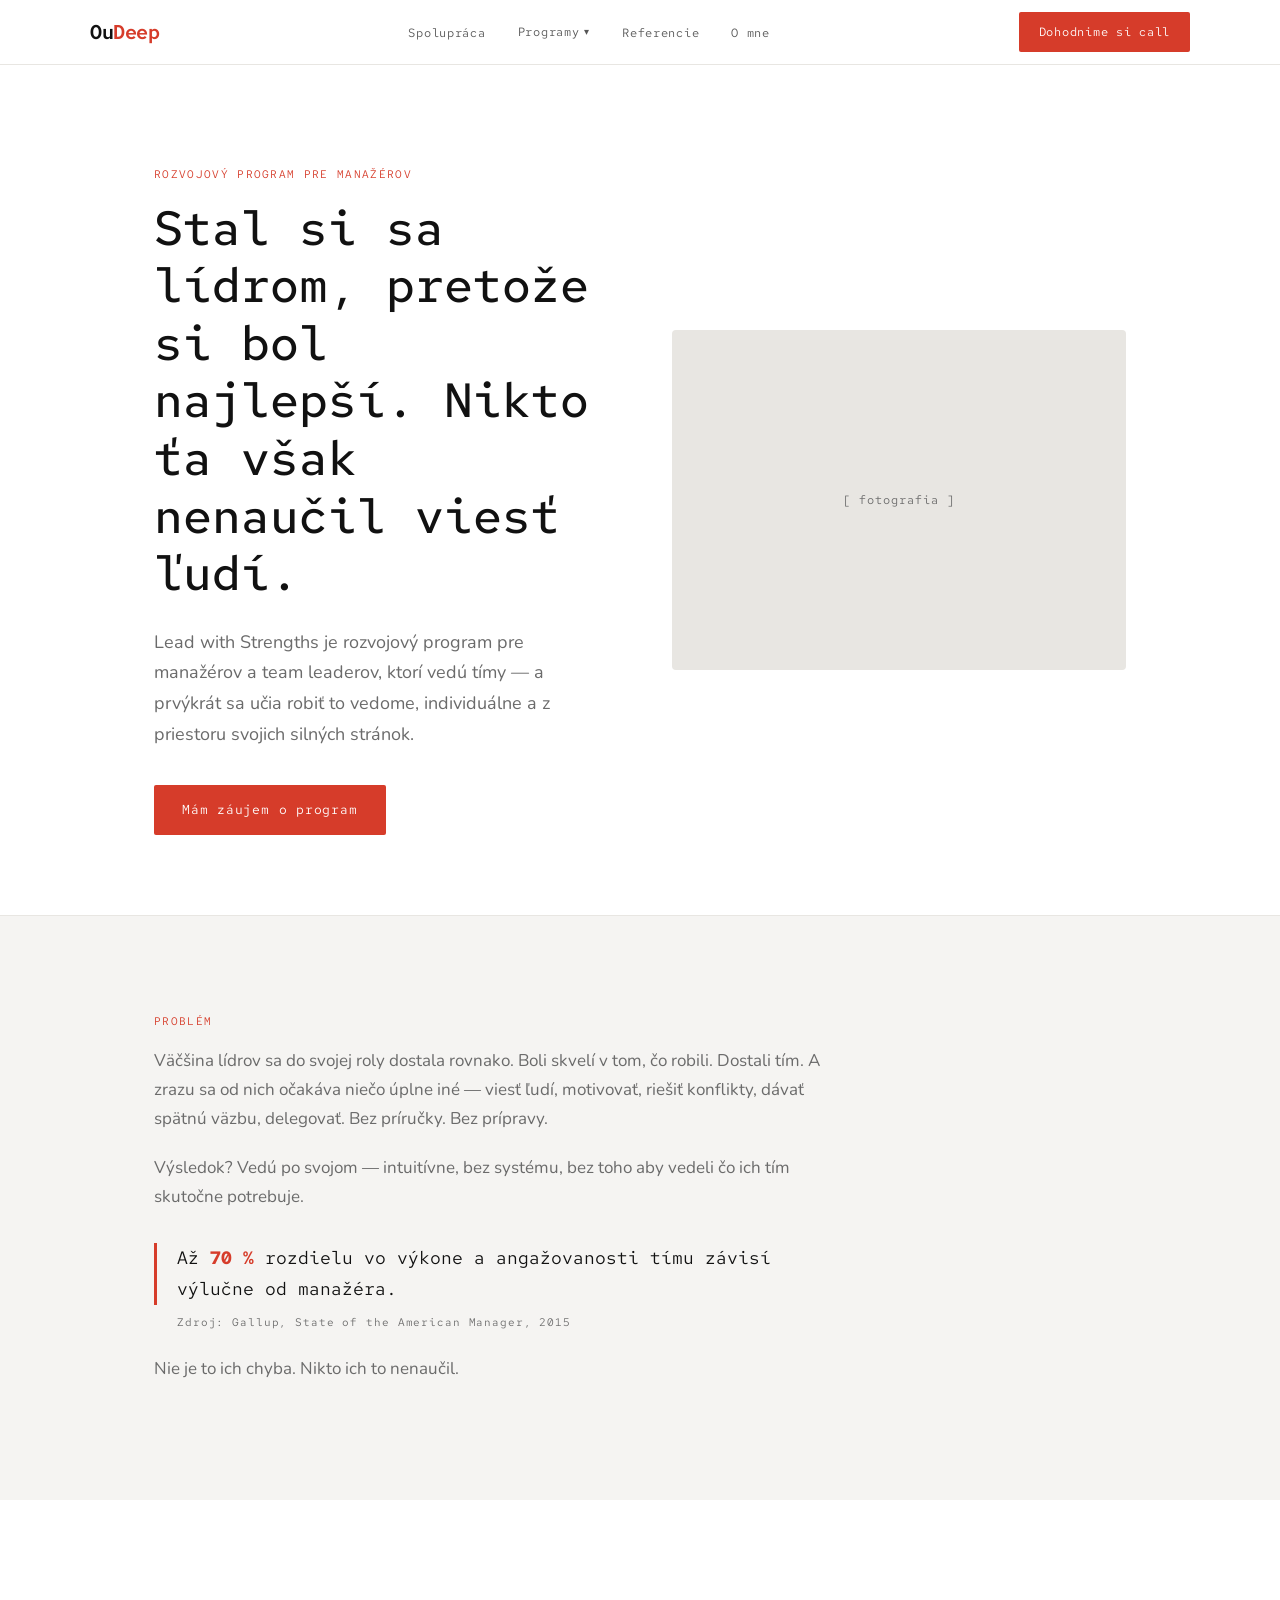
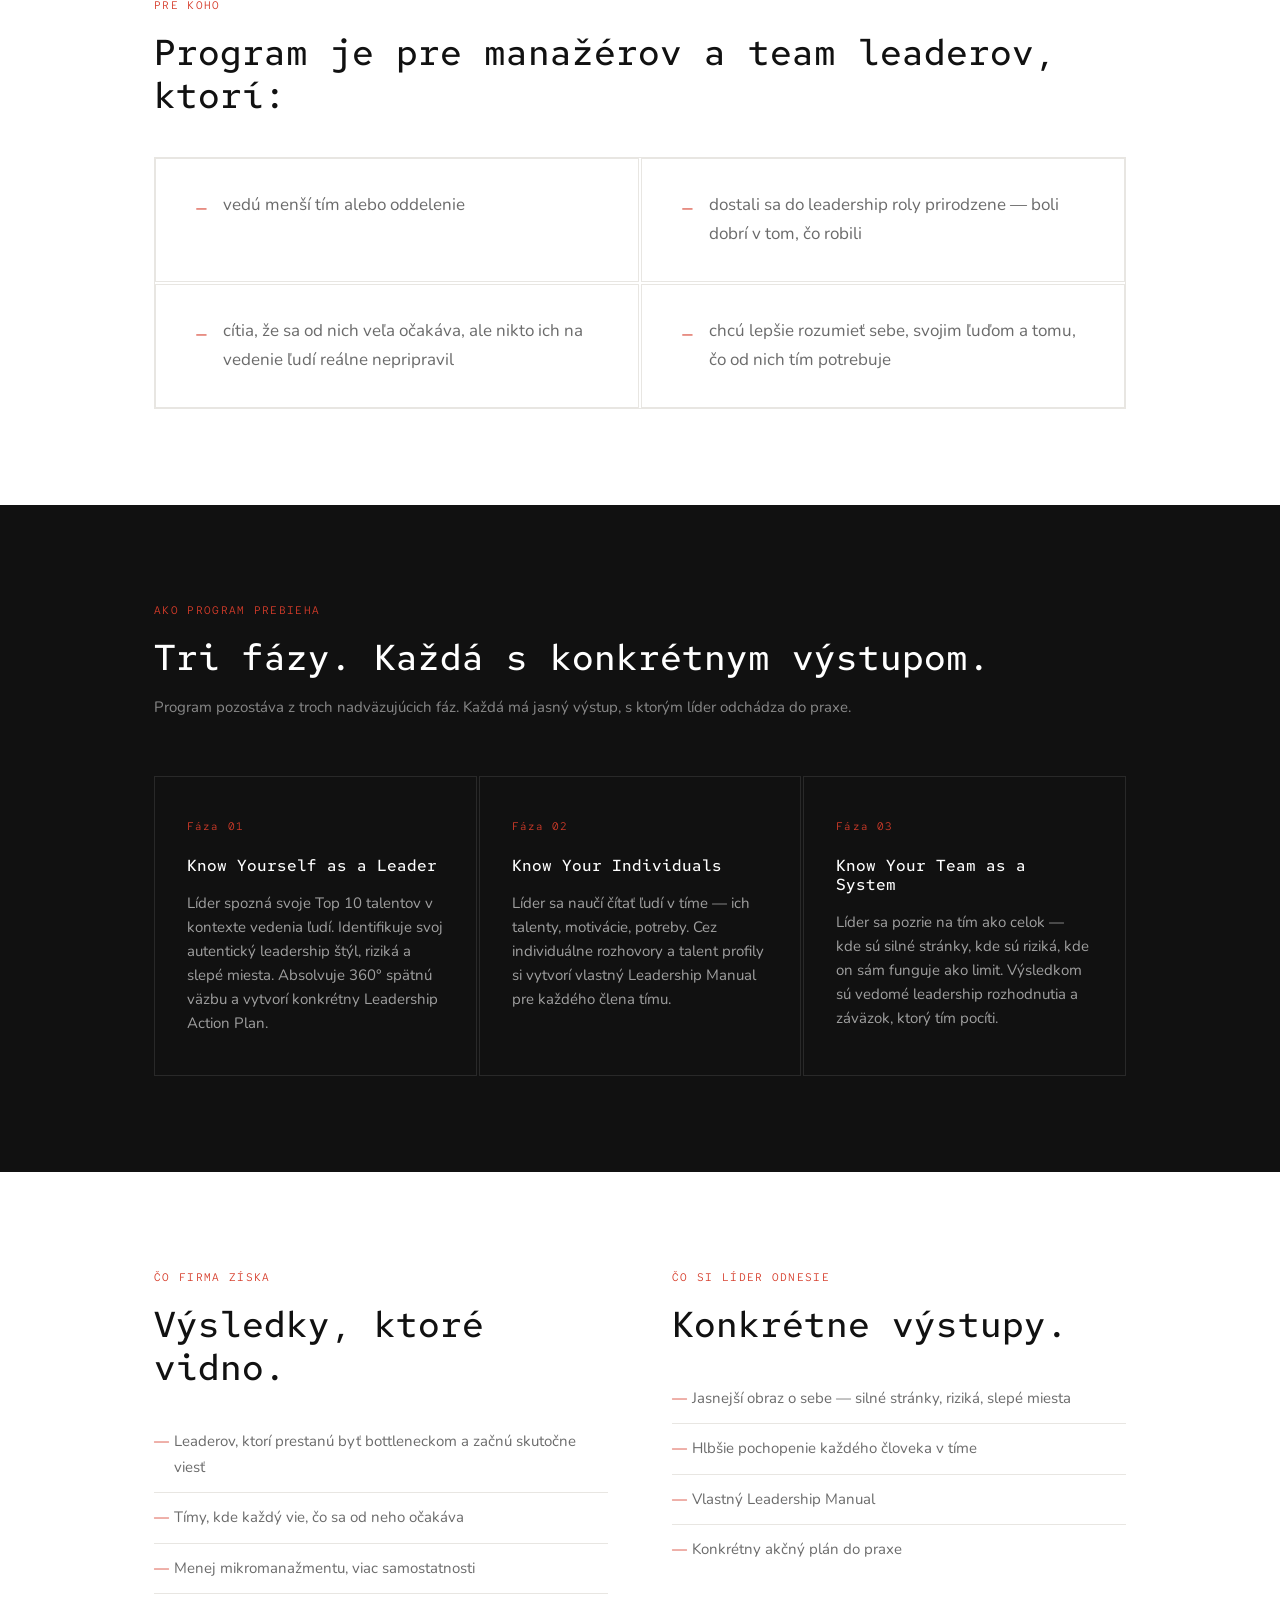
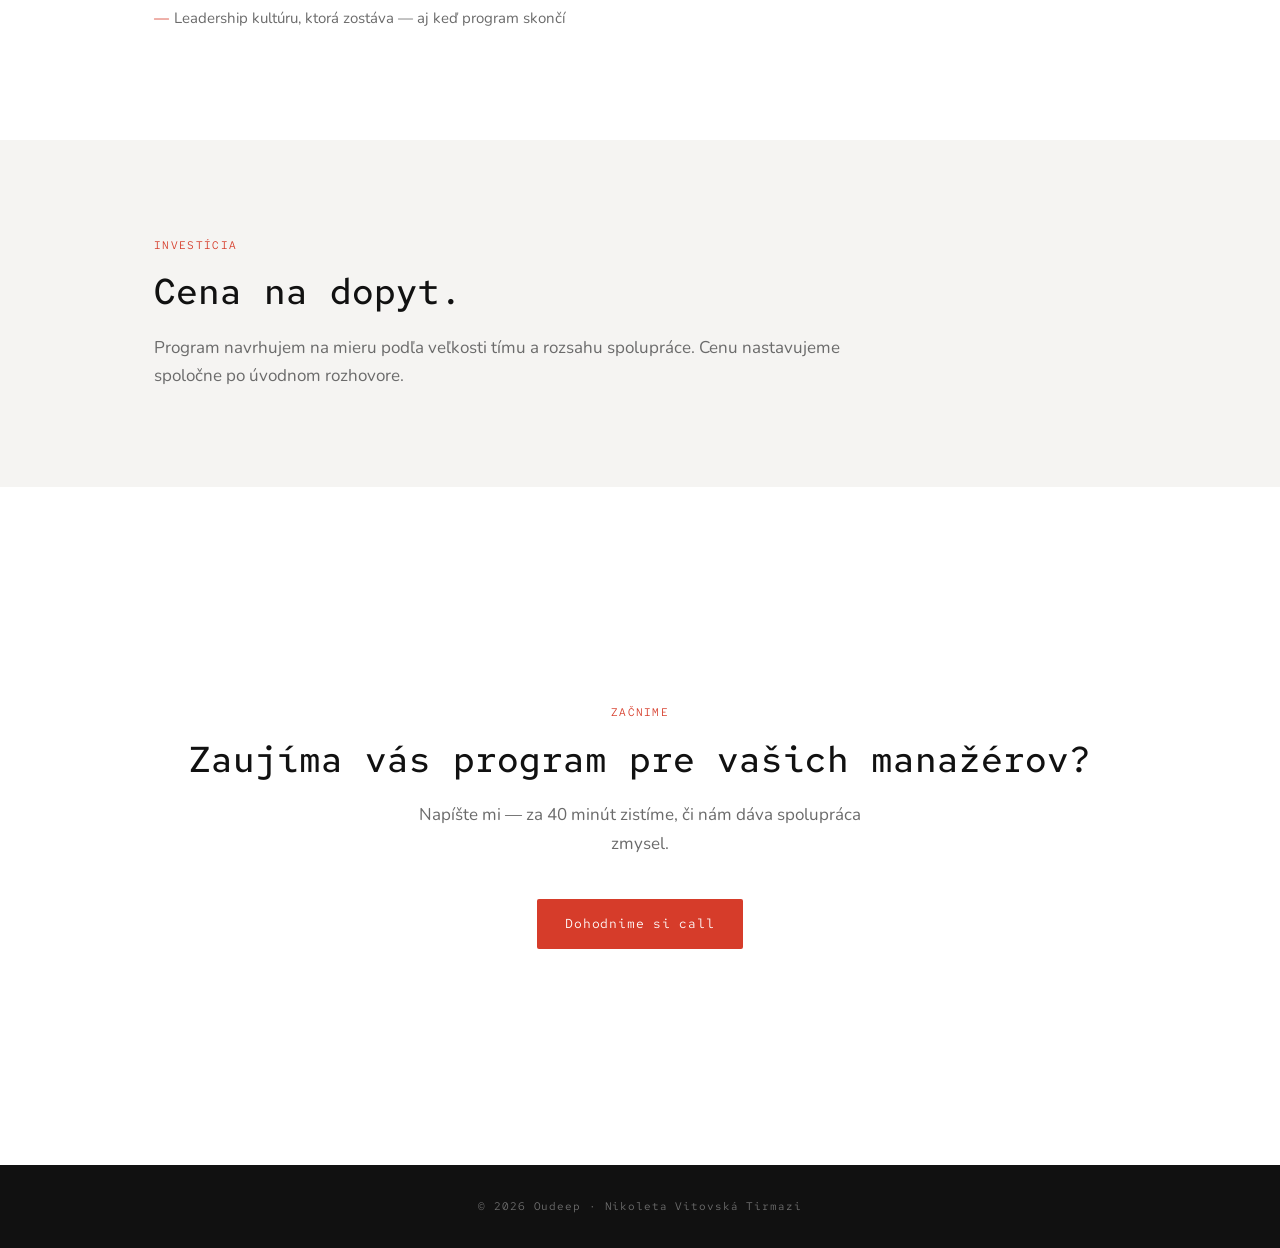
==== lead-with-strengths.html @ 6fa5b7ab "the-full-return page" ====
<!DOCTYPE html>
<html lang="sk">
<head>
<meta charset="UTF-8">
<meta name="viewport" content="width=device-width, initial-scale=1.0">
<title>Lead with Strengths — Oudeep</title>
<link rel="preconnect" href="https://fonts.googleapis.com">
<link href="https://fonts.googleapis.com/css2?family=Red+Hat+Mono:wght@400;500;600&family=Nunito:wght@400;500;600&display=swap" rel="stylesheet">
<link rel="stylesheet" href="css/style.css">
</head>
<body>

<!-- NAV -->
<nav>
  <div class="nav-inner">
    <a class="logo" href="index.html">Ou<span>Deep</span></a>
    <ul class="nav-links">
      <li><a href="index.html#spolupráca">Spolupráca</a></li>
      <li class="nav-dropdown">
        <button class="nav-dropdown-toggle" onclick="toggleDropdown(this)">Programy</button>
        <div class="dropdown-menu">
          <a href="lead-with-strengths.html">Lead with Strengths</a>
          <a href="the-full-return.html">The Full Return</a>
          <a href="programy-na-mieru.html">Rozvojové programy na mieru</a>
          <a href="referencie.html">Referencie</a>
        </div>
      </li>
      <li><a href="index.html#referencie">Referencie</a></li>
      <li><a href="index.html#o-mne">O mne</a></li>
    </ul>
    <a class="nav-cta" href="#">Dohodnime si call</a>
    <button class="nav-hamburger" onclick="toggleMenu(this)" aria-label="Menu">
      <span></span><span></span><span></span>
    </button>
  </div>
  <div class="nav-mobile" id="nav-mobile">
    <a href="index.html#spolupráca" onclick="closeMenu()">Spolupráca</a>
    <a href="lead-with-strengths.html" onclick="closeMenu()">Lead with Strengths</a>
    <a href="the-full-return.html" onclick="closeMenu()">The Full Return</a>
    <a href="programy-na-mieru.html" onclick="closeMenu()">Rozvojové programy na mieru</a>
    <a href="referencie.html" onclick="closeMenu()">Referencie</a>
    <a href="index.html#o-mne" onclick="closeMenu()">O mne</a>
    <a href="#" onclick="closeMenu()">Dohodnime si call →</a>
  </div>
</nav>

<!-- HERO -->
<section class="hero">
  <div class="hero-inner">
    <div class="hero-text">
      <span class="label">Rozvojový program pre manažérov</span>
      <h1>Stal si sa lídrom, pretože si bol najlepší. Nikto ťa však nenaučil viesť ľudí.</h1>
      <p>Lead with Strengths je rozvojový program pre manažérov a team leaderov, ktorí vedú tímy — a prvýkrát sa učia robiť to vedome, individuálne a z priestoru svojich silných stránok.</p>
      <a class="btn btn--red" href="#">Mám záujem o program</a>
    </div>
    <div class="hero-image">[ fotografia ]</div>
  </div>
</section>

<!-- PROBLÉM -->
<section class="section section--gray">
  <div class="container">
    <div class="problem-inner">
      <span class="label">Problém</span>
      <div class="problem-grid">
        <div class="problem-text">
          <p>Väčšina lídrov sa do svojej roly dostala rovnako. Boli skvelí v tom, čo robili. Dostali tím. A zrazu sa od nich očakáva niečo úplne iné — viesť ľudí, motivovať, riešiť konflikty, dávať spätnú väzbu, delegovať. Bez príručky. Bez prípravy.</p>
          <p>Výsledok? Vedú po svojom — intuitívne, bez systému, bez toho aby vedeli čo ich tím skutočne potrebuje.</p>
          <p class="problem-stat">Až <strong>70 %</strong> rozdielu vo výkone a angažovanosti tímu závisí výlučne od manažéra.</p>
          <p class="problem-source">Zdroj: Gallup, State of the American Manager, 2015</p>
          <p>Nie je to ich chyba. Nikto ich to nenaučil.</p>
        </div>
      </div>
    </div>
  </div>
</section>

<!-- PRE KOHO -->
<section class="section">
  <div class="container">
    <span class="label">Pre koho</span>
    <h2>Program je pre manažérov a team leaderov, ktorí:</h2>
    <div class="lws-prekoho-grid">
      <div class="lws-prekoho-item">
        <span class="lws-prekoho-num">—</span>
        <p>vedú menší tím alebo oddelenie</p>
      </div>
      <div class="lws-prekoho-item">
        <span class="lws-prekoho-num">—</span>
        <p>dostali sa do leadership roly prirodzene — boli dobrí v tom, čo robili</p>
      </div>
      <div class="lws-prekoho-item">
        <span class="lws-prekoho-num">—</span>
        <p>cítia, že sa od nich veľa očakáva, ale nikto ich na vedenie ľudí reálne nepripravil</p>
      </div>
      <div class="lws-prekoho-item">
        <span class="lws-prekoho-num">—</span>
        <p>chcú lepšie rozumieť sebe, svojim ľuďom a tomu, čo od nich tím potrebuje</p>
      </div>
    </div>
  </div>
</section>

<!-- FÁZY PROGRAMU -->
<section class="section section--dark">
  <div class="container">
    <span class="label">Ako program prebieha</span>
    <h2 style="color:var(--white); margin-bottom: 16px;">Tri fázy. Každá s konkrétnym výstupom.</h2>
    <p style="color:rgba(255,255,255,0.5); margin-bottom: 56px; font-size:15px;">Program pozostáva z troch nadväzujúcich fáz. Každá má jasný výstup, s ktorým líder odchádza do praxe.</p>
    <div class="fazy-grid">
      <div class="faza">
        <span class="faza-num">Fáza 01</span>
        <h3>Know Yourself as a Leader</h3>
        <p>Líder spozná svoje Top 10 talentov v kontexte vedenia ľudí. Identifikuje svoj autentický leadership štýl, riziká a slepé miesta. Absolvuje 360° spätnú väzbu a vytvorí konkrétny Leadership Action Plan.</p>
      </div>
      <div class="faza">
        <span class="faza-num">Fáza 02</span>
        <h3>Know Your Individuals</h3>
        <p>Líder sa naučí čítať ľudí v tíme — ich talenty, motivácie, potreby. Cez individuálne rozhovory a talent profily si vytvorí vlastný Leadership Manual pre každého člena tímu.</p>
      </div>
      <div class="faza">
        <span class="faza-num">Fáza 03</span>
        <h3>Know Your Team as a System</h3>
        <p>Líder sa pozrie na tím ako celok — kde sú silné stránky, kde sú riziká, kde on sám funguje ako limit. Výsledkom sú vedomé leadership rozhodnutia a záväzok, ktorý tím pocíti.</p>
      </div>
    </div>
  </div>
</section>

<!-- ČO SI LÍDER ODNESIE -->
<section class="section">
  <div class="container">
    <div class="lws-two-col">
      <div>
        <span class="label">Čo firma získa</span>
        <h2>Výsledky, ktoré vidno.</h2>
        <ul class="lws-list">
          <li>Leaderov, ktorí prestanú byť bottleneckom a začnú skutočne viesť</li>
          <li>Tímy, kde každý vie, čo sa od neho očakáva</li>
          <li>Menej mikromanažmentu, viac samostatnosti</li>
          <li>Leadership kultúru, ktorá zostáva — aj keď program skončí</li>
        </ul>
      </div>
      <div>
        <span class="label">Čo si líder odnesie</span>
        <h2>Konkrétne výstupy.</h2>
        <ul class="lws-list">
          <li>Jasnejší obraz o sebe — silné stránky, riziká, slepé miesta</li>
          <li>Hlbšie pochopenie každého človeka v tíme</li>
          <li>Vlastný Leadership Manual</li>
          <li>Konkrétny akčný plán do praxe</li>
        </ul>
      </div>
    </div>
  </div>
</section>

<!-- CENA -->
<section class="section section--gray">
  <div class="container">
    <div class="cena-block">
      <span class="label">Investícia</span>
      <h2>Cena na dopyt.</h2>
      <p>Program navrhujem na mieru podľa veľkosti tímu a rozsahu spolupráce. Cenu nastavujeme spoločne po úvodnom rozhovore.</p>
    </div>
  </div>
</section>

<!-- CTA -->
<section class="section">
  <div class="container">
    <div class="cta-zaver">
      <span class="label">Začnime</span>
      <h2>Zaujíma vás program pre vašich manažérov?</h2>
      <p>Napíšte mi — za 40 minút zistíme, či nám dáva spolupráca zmysel.</p>
      <a class="btn btn--red" href="#">Dohodnime si call</a>
    </div>
  </div>
</section>

<!-- FOOTER -->
<footer>
  <div class="container">
    © 2026 Oudeep · Nikoleta Vitovská Tirmazi
  </div>
</footer>

<script src="js/main.js"></script>
</body>
</html>
---- css/style.css ----
*, *::before, *::after { box-sizing: border-box; margin: 0; padding: 0; }

:root {
  --red: #D63C2A;
  --black: #111111;
  --white: #ffffff;
  --gray-light: #F5F4F2;
  --gray-mid: #E8E6E2;
  --gray-text: #6B6B6B;
  --font-heading: 'Red Hat Mono', monospace;
  --font-body: 'Nunito', sans-serif;
  --max: 1100px;
  --pad: clamp(24px, 5vw, 80px);
}

html { scroll-behavior: smooth; }

body {
  font-family: var(--font-body);
  color: var(--black);
  background: var(--white);
  font-size: 17px;
  line-height: 1.7;
  -webkit-font-smoothing: antialiased;
}

/* ── UTILITIES ── */
.container { max-width: var(--max); margin: 0 auto; padding: 0 var(--pad); }
.section { padding: 96px 0; }
.section--gray { background: var(--gray-light); }
.section--dark { background: var(--black); color: var(--white); }

.label {
  font-family: var(--font-heading);
  font-size: 11px;
  letter-spacing: 0.12em;
  text-transform: uppercase;
  color: var(--red);
  margin-bottom: 16px;
  display: block;
}

h1, h2, h3 { font-family: var(--font-heading); font-weight: 500; line-height: 1.2; }
h1 { font-size: clamp(28px, 4vw, 48px); }
h2 { font-size: clamp(22px, 3vw, 36px); }
h3 { font-size: clamp(16px, 2vw, 20px); }

.btn {
  display: inline-block;
  font-family: var(--font-heading);
  font-size: 13px;
  letter-spacing: 0.06em;
  padding: 14px 28px;
  border-radius: 2px;
  text-decoration: none;
  transition: all 0.2s;
  cursor: pointer;
  border: none;
}
.btn--red { background: var(--red); color: var(--white); }
.btn--red:hover { background: #b8311f; }
.btn--outline { background: transparent; color: var(--black); border: 1.5px solid var(--black); }
.btn--outline:hover { background: var(--black); color: var(--white); }
.btn--outline-white { background: transparent; color: var(--white); border: 1.5px solid var(--white); }
.btn--outline-white:hover { background: var(--white); color: var(--black); }

/* ── NAV ── */
nav {
  position: sticky;
  top: 0;
  z-index: 100;
  background: var(--white);
  border-bottom: 1px solid var(--gray-mid);
  padding: 0 var(--pad);
}
.nav-inner {
  max-width: var(--max);
  margin: 0 auto;
  display: flex;
  align-items: center;
  justify-content: space-between;
  height: 64px;
}
.logo {
  font-family: var(--font-heading);
  font-size: 20px;
  font-weight: 600;
  color: var(--black);
  text-decoration: none;
  letter-spacing: -0.02em;
}
.logo span { color: var(--red); }
.nav-links {
  display: flex;
  align-items: center;
  gap: 32px;
  list-style: none;
}
.nav-links a {
  font-family: var(--font-heading);
  font-size: 12px;
  letter-spacing: 0.06em;
  text-decoration: none;
  color: var(--black);
  opacity: 0.7;
  transition: opacity 0.2s;
}
.nav-links a:hover { opacity: 1; }
.nav-cta {
  font-family: var(--font-heading);
  font-size: 12px;
  letter-spacing: 0.06em;
  padding: 10px 20px;
  background: var(--red);
  color: var(--white);
  text-decoration: none;
  border-radius: 2px;
  transition: background 0.2s;
}
.nav-cta:hover { background: #b8311f; }

/* ── DROPDOWN ── */
.nav-dropdown {
  position: relative;
}
.nav-dropdown-toggle {
  font-family: var(--font-heading);
  font-size: 12px;
  letter-spacing: 0.06em;
  text-decoration: none;
  color: var(--black);
  opacity: 0.7;
  transition: opacity 0.2s;
  background: none;
  border: none;
  cursor: pointer;
  padding: 0;
  display: flex;
  align-items: center;
  gap: 5px;
}
.nav-dropdown-toggle::after {
  content: '▾';
  font-size: 10px;
  transition: transform 0.2s;
}
.nav-dropdown-toggle:hover { opacity: 1; }
.nav-dropdown-toggle.open::after { transform: rotate(180deg); }
.nav-dropdown-toggle.open { opacity: 1; }

.dropdown-menu {
  display: none;
  position: absolute;
  top: calc(100% + 16px);
  left: 0;
  background: var(--white);
  border: 1px solid var(--gray-mid);
  border-radius: 4px;
  min-width: 240px;
  z-index: 200;
  overflow: hidden;
}
.dropdown-menu.open { display: block; }
.dropdown-menu a {
  display: block;
  font-family: var(--font-heading);
  font-size: 12px;
  letter-spacing: 0.06em;
  text-decoration: none;
  color: var(--black);
  padding: 14px 20px;
  border-bottom: 1px solid var(--gray-mid);
  opacity: 0.8;
  transition: background 0.15s, opacity 0.15s;
}
.dropdown-menu a:last-child { border-bottom: none; }
.dropdown-menu a:hover { background: var(--gray-light); opacity: 1; }

/* ── HAMBURGER ── */
.nav-hamburger {
  display: none;
  flex-direction: column;
  gap: 5px;
  background: none;
  border: none;
  cursor: pointer;
  padding: 4px;
}
.nav-hamburger span {
  display: block;
  width: 24px;
  height: 2px;
  background: var(--black);
  transition: all 0.3s;
}
.nav-hamburger.open span:nth-child(1) { transform: translateY(7px) rotate(45deg); }
.nav-hamburger.open span:nth-child(2) { opacity: 0; }
.nav-hamburger.open span:nth-child(3) { transform: translateY(-7px) rotate(-45deg); }

.nav-mobile {
  display: none;
  position: absolute;
  top: 64px;
  left: 0;
  right: 0;
  background: var(--white);
  border-bottom: 1px solid var(--gray-mid);
  padding: 24px var(--pad);
  flex-direction: column;
  gap: 0;
  z-index: 99;
}
.nav-mobile.open { display: flex; }
.nav-mobile a {
  font-family: var(--font-heading);
  font-size: 13px;
  letter-spacing: 0.06em;
  text-decoration: none;
  color: var(--black);
  padding: 14px 0;
  border-bottom: 1px solid var(--gray-mid);
  opacity: 0.8;
}
.nav-mobile a:last-child {
  border-bottom: none;
  color: var(--red);
  opacity: 1;
  margin-top: 8px;
}

/* ── HERO ── */
.hero {
  padding: 100px 0 80px;
  border-bottom: 1px solid var(--gray-mid);
}
.hero-inner {
  max-width: var(--max);
  margin: 0 auto;
  padding: 0 var(--pad);
  display: grid;
  grid-template-columns: 1fr 1fr;
  gap: 64px;
  align-items: center;
}
.hero-text h1 { margin-bottom: 24px; }
.hero-text p {
  font-size: 18px;
  color: var(--gray-text);
  margin-bottom: 36px;
  max-width: 480px;
}
.hero-image {
  background: var(--gray-mid);
  border-radius: 4px;
  aspect-ratio: 4/3;
  display: flex;
  align-items: center;
  justify-content: center;
  font-family: var(--font-heading);
  font-size: 12px;
  color: var(--gray-text);
  letter-spacing: 0.08em;
}

/* ── PROOF BAR ── */
.proof-bar {
  border-bottom: 1px solid var(--gray-mid);
  padding: 40px 0;
}
.proof-bar-inner {
  max-width: var(--max);
  margin: 0 auto;
  padding: 0 var(--pad);
  display: flex;
}
.proof-item {
  flex: 1;
  padding: 0 48px 0 0;
  border-right: 1px solid var(--gray-mid);
  margin-right: 48px;
}
.proof-item:last-child { border-right: none; margin-right: 0; padding-right: 0; }
.proof-number {
  font-family: var(--font-heading);
  font-size: 40px;
  font-weight: 600;
  color: var(--red);
  line-height: 1;
  margin-bottom: 4px;
}
.proof-desc { font-size: 14px; color: var(--gray-text); }

/* ── PRE KOHO ── */
.pre-koho-grid {
  display: grid;
  grid-template-columns: 1fr 1fr;
  gap: 2px;
  margin-top: 56px;
  border: 1px solid var(--gray-mid);
}
.pre-koho-block {
  padding: 48px;
  border: 1px solid var(--gray-mid);
}
.pre-koho-block h3 { margin-bottom: 16px; }
.pre-koho-block p { color: var(--gray-text); }

/* ── PRINCIPY ── */
.principy-header { margin-bottom: 56px; }
.principy-grid {
  display: grid;
  grid-template-columns: repeat(4, 1fr);
  gap: 2px;
}
.princip {
  padding: 40px 32px;
  border: 1px solid rgba(255,255,255,0.1);
}
.princip-num {
  font-family: var(--font-heading);
  font-size: 11px;
  letter-spacing: 0.1em;
  color: var(--red);
  margin-bottom: 20px;
  display: block;
}
.princip h3 { font-size: 16px; margin-bottom: 16px; color: var(--white); }
.princip p { font-size: 15px; color: rgba(255,255,255,0.6); line-height: 1.6; }

/* ── PROGRAMY ── */
.programy-grid {
  display: grid;
  grid-template-columns: 1fr 1fr;
  gap: 24px;
  margin-top: 56px;
}
.program-karta {
  border: 1px solid var(--gray-mid);
  border-radius: 4px;
  padding: 48px;
  display: flex;
  flex-direction: column;
  justify-content: space-between;
  min-height: 280px;
  transition: border-color 0.2s;
}
.program-karta:hover { border-color: var(--red); }
.program-karta h3 { font-size: 22px; margin-bottom: 16px; }
.program-karta p { color: var(--gray-text); margin-bottom: 32px; flex: 1; }
.program-link {
  font-family: var(--font-heading);
  font-size: 13px;
  letter-spacing: 0.06em;
  color: var(--red);
  text-decoration: none;
  display: inline-flex;
  align-items: center;
  gap: 8px;
}
.program-link::after { content: '→'; }

/* ── REFERENCIE ── */
.referencie-grid {
  display: grid;
  grid-template-columns: repeat(3, 1fr);
  gap: 24px;
  margin-top: 56px;
}
.referencia {
  padding: 40px;
  border: 1px solid var(--gray-mid);
  border-radius: 4px;
  position: relative;
}
.referencia::before {
  content: '"';
  font-family: var(--font-heading);
  font-size: 64px;
  color: var(--red);
  opacity: 0.2;
  position: absolute;
  top: 16px;
  left: 32px;
  line-height: 1;
}
.referencia-text {
  font-size: 15px;
  line-height: 1.7;
  color: var(--black);
  margin-bottom: 28px;
  padding-top: 24px;
}
.referencia-autor {
  font-family: var(--font-heading);
  font-size: 12px;
  letter-spacing: 0.06em;
}
.referencia-autor strong { display: block; margin-bottom: 2px; }
.referencia-autor span { color: var(--gray-text); }
.referencie-link { margin-top: 40px; text-align: center; }
.referencie-link a {
  font-family: var(--font-heading);
  font-size: 13px;
  letter-spacing: 0.06em;
  color: var(--red);
  text-decoration: none;
  border-bottom: 1px solid var(--red);
  padding-bottom: 2px;
}

/* ── O MNE ── */
.o-mne-inner {
  display: grid;
  grid-template-columns: 1fr 1fr;
  gap: 80px;
  align-items: start;
}
.o-mne-foto {
  background: var(--gray-mid);
  border-radius: 4px;
  aspect-ratio: 3/4;
  display: flex;
  align-items: center;
  justify-content: center;
  font-family: var(--font-heading);
  font-size: 12px;
  color: var(--gray-text);
  letter-spacing: 0.08em;
}
.o-mne-text p { color: var(--gray-text); margin-bottom: 20px; }
.o-mne-text p:last-of-type { margin-bottom: 32px; }
.accordion {
  margin-top: 32px;
  border-top: 1px solid var(--gray-mid);
}
.accordion-toggle {
  font-family: var(--font-heading);
  font-size: 13px;
  letter-spacing: 0.06em;
  color: var(--red);
  background: none;
  border: none;
  cursor: pointer;
  padding: 20px 0;
  display: flex;
  align-items: center;
  gap: 8px;
  width: 100%;
  text-align: left;
}
.accordion-toggle::after { content: '↓'; transition: transform 0.3s; }
.accordion-toggle.open::after { transform: rotate(180deg); }
.accordion-content { display: none; padding-bottom: 32px; }
.accordion-content.open { display: block; }
.accordion-content h4 {
  font-family: var(--font-heading);
  font-size: 14px;
  font-weight: 500;
  margin-bottom: 12px;
  margin-top: 24px;
}
.accordion-content p { color: var(--gray-text); font-size: 15px; margin-bottom: 16px; }
.accordion-content ul { list-style: none; padding: 0; }
.accordion-content ul li {
  font-size: 15px;
  color: var(--gray-text);
  padding: 4px 0;
  padding-left: 16px;
  position: relative;
}
.accordion-content ul li::before {
  content: '—';
  position: absolute;
  left: 0;
  color: var(--red);
}

/* ── CTA ZÁVER ── */
.cta-zaver { text-align: center; padding: 120px 0; }
.cta-zaver h2 { margin-bottom: 20px; }
.cta-zaver p {
  color: var(--gray-text);
  margin-bottom: 40px;
  max-width: 480px;
  margin-left: auto;
  margin-right: auto;
}
.cta-contact {
  margin-top: 32px;
  font-family: var(--font-heading);
  font-size: 13px;
  letter-spacing: 0.06em;
  color: var(--gray-text);
}
.cta-contact a { color: var(--black); text-decoration: none; border-bottom: 1px solid var(--gray-mid); }

/* ── FOOTER ── */
footer {
  background: var(--black);
  color: rgba(255,255,255,0.4);
  padding: 32px 0;
  text-align: center;
  font-family: var(--font-heading);
  font-size: 11px;
  letter-spacing: 0.08em;
}

/* ── POSITIONING ── */
.positioning-text p {
  color: var(--gray-text);
  margin-bottom: 20px;
  max-width: 720px;
}
.positioning-text p:nth-child(2) {
  font-family: var(--font-heading);
  font-size: 15px;
  color: var(--black);
  font-weight: 500;
}

/* ── ČO FIRMA ZÍSKA (programy na mieru) ── */
.ziska-grid {
  display: grid;
  grid-template-columns: repeat(5, 1fr);
  gap: 2px;
}
.ziska-item {
  padding: 32px 24px;
  border: 1px solid rgba(255,255,255,0.1);
}
.ziska-num {
  font-family: var(--font-heading);
  font-size: 11px;
  letter-spacing: 0.1em;
  color: var(--red);
  margin-bottom: 16px;
  display: block;
}
.ziska-item p {
  font-size: 15px;
  color: rgba(255,255,255,0.7);
  line-height: 1.6;
}

/* ── CENA ── */
.cena-block {
  max-width: 720px;
}
.cena-text h2 { margin-bottom: 20px; }
.cena-text p { color: var(--gray-text); }

/* ── CENA ── */
.cena-block {
  max-width: 720px;
}
.cena-text h2 { margin-bottom: 20px; }
.cena-text p { color: var(--gray-text); }
.cena-block h2 { margin-bottom: 20px; }
.cena-block p { color: var(--gray-text); }

/* ── PROBLÉM ── */
.problem-text p {
  color: var(--gray-text);
  margin-bottom: 20px;
  max-width: 680px;
}
.problem-stat {
  font-family: var(--font-heading);
  font-size: 18px !important;
  color: var(--black) !important;
  border-left: 3px solid var(--red);
  padding-left: 20px;
  margin: 32px 0 8px !important;
}
.problem-stat strong { color: var(--red); }
.problem-source {
  font-family: var(--font-heading);
  font-size: 11px !important;
  letter-spacing: 0.08em;
  color: var(--gray-text) !important;
  margin-bottom: 24px !important;
  padding-left: 23px;
}

/* ── PRE KOHO (LWS) ── */
.lws-prekoho-grid {
  display: grid;
  grid-template-columns: 1fr 1fr;
  gap: 2px;
  margin-top: 40px;
  border: 1px solid var(--gray-mid);
}
.lws-prekoho-item {
  padding: 32px 40px;
  border: 1px solid var(--gray-mid);
  display: flex;
  gap: 16px;
  align-items: flex-start;
}
.lws-prekoho-num {
  font-family: var(--font-heading);
  color: var(--red);
  font-size: 18px;
  flex-shrink: 0;
  margin-top: 2px;
}
.lws-prekoho-item p { color: var(--gray-text); }

/* ── FÁZY ── */
.fazy-grid {
  display: grid;
  grid-template-columns: repeat(3, 1fr);
  gap: 2px;
}
.faza {
  padding: 40px 32px;
  border: 1px solid rgba(255,255,255,0.1);
}
.faza-num {
  font-family: var(--font-heading);
  font-size: 11px;
  letter-spacing: 0.1em;
  color: var(--red);
  margin-bottom: 20px;
  display: block;
}
.faza h3 { font-size: 16px; margin-bottom: 16px; color: var(--white); }
.faza p { font-size: 15px; color: rgba(255,255,255,0.6); line-height: 1.6; }

/* ── DVA STĹPCE (výstupy) ── */
.lws-two-col {
  display: grid;
  grid-template-columns: 1fr 1fr;
  gap: 64px;
}
.lws-two-col h2 { margin-bottom: 28px; }
.lws-list {
  list-style: none;
  padding: 0;
}
.lws-list li {
  color: var(--gray-text);
  padding: 12px 0;
  padding-left: 20px;
  border-bottom: 1px solid var(--gray-mid);
  position: relative;
  font-size: 15px;
}
.lws-list li:last-child { border-bottom: none; }
.lws-list li::before {
  content: '—';
  position: absolute;
  left: 0;
  color: var(--red);
}

/* ── THE FULL RETURN ── */
.tfr-why-inner {
  display: grid;
  grid-template-columns: 1fr 1fr;
  gap: 64px;
  align-items: start;
}
.tfr-why-inner h2 { margin-bottom: 0; }
.tfr-why-text p {
  color: var(--gray-text);
  margin-bottom: 20px;
}
.tfr-quote {
  font-family: var(--font-heading);
  font-size: 15px !important;
  color: var(--black) !important;
  border-left: 3px solid var(--red);
  padding-left: 20px;
  margin-top: 32px !important;
}

.moduly-grid {
  display: grid;
  grid-template-columns: repeat(3, 1fr);
  gap: 2px;
}
.modul {
  padding: 36px 28px;
  border: 1px solid rgba(255,255,255,0.1);
}
.modul--wide {
  grid-column: span 3;
  border-top: 1px solid rgba(255,255,255,0.15);
}
.modul-num {
  font-family: var(--font-heading);
  font-size: 11px;
  letter-spacing: 0.1em;
  color: var(--red);
  margin-bottom: 16px;
  display: block;
}
.modul h3 { font-size: 15px; margin-bottom: 12px; color: var(--white); }
.modul p { font-size: 14px; color: rgba(255,255,255,0.6); line-height: 1.6; }
.moduly-note {
  margin-top: 32px;
  font-size: 14px;
  color: rgba(255,255,255,0.4);
  font-family: var(--font-heading);
  font-size: 12px;
  letter-spacing: 0.04em;
}

/* ── TABLET (max 900px) ── */
@media (max-width: 900px) {
  .section { padding: 72px 0; }

  .nav-links, .nav-cta { display: none; }
  .nav-hamburger { display: flex; }

  .hero { padding: 64px 0 56px; }
  .hero-inner { grid-template-columns: 1fr; gap: 40px; }
  .hero-image { aspect-ratio: 16/9; }

  .proof-item { padding: 0 32px 0 0; margin-right: 32px; }

  .pre-koho-grid { grid-template-columns: 1fr; }

  .principy-grid { grid-template-columns: 1fr 1fr; }

  .referencie-grid { grid-template-columns: 1fr 1fr; }

  .ziska-grid { grid-template-columns: 1fr 1fr; }

  .tfr-why-inner { grid-template-columns: 1fr; gap: 32px; }
  .moduly-grid { grid-template-columns: 1fr 1fr; }
  .modul--wide { grid-column: span 2; }

  .lws-prekoho-grid { grid-template-columns: 1fr; }
  .fazy-grid { grid-template-columns: 1fr; }
  .lws-two-col { grid-template-columns: 1fr; gap: 48px; }

  .o-mne-inner { grid-template-columns: 1fr; gap: 40px; }
  .o-mne-foto { aspect-ratio: 16/9; }
}

/* ── MOBIL (max 600px) ── */
@media (max-width: 600px) {
  .section { padding: 56px 0; }

  .hero { padding: 48px 0 40px; }
  .hero-text p { font-size: 16px; }
  .btn { width: 100%; text-align: center; padding: 16px 24px; }

  .proof-bar { padding: 32px 0; }
  .proof-bar-inner { flex-direction: column; }
  .proof-item {
    padding: 20px 0;
    margin-right: 0;
    border-right: none;
    border-bottom: 1px solid var(--gray-mid);
    display: flex;
    align-items: center;
    gap: 16px;
  }
  .proof-item:last-child { border-bottom: none; }
  .proof-number { font-size: 28px; min-width: 60px; margin-bottom: 0; }

  .pre-koho-block { padding: 32px 24px; }

  .principy-grid { grid-template-columns: 1fr; }
  .princip { padding: 32px 24px; }

  .programy-grid { grid-template-columns: 1fr; gap: 16px; }
  .program-karta { padding: 32px 24px; min-height: auto; }

  .referencie-grid { grid-template-columns: 1fr; }
  .referencia { padding: 32px 24px; }

  .ziska-grid { grid-template-columns: 1fr; }
  .ziska-item { padding: 24px; }

  .moduly-grid { grid-template-columns: 1fr; }
  .modul--wide { grid-column: span 1; }
  .modul { padding: 28px 20px; }

  .lws-prekoho-item { padding: 24px; }
  .faza { padding: 32px 24px; }

  .cta-zaver { padding: 72px 0; }
  .cta-contact { display: flex; flex-direction: column; gap: 8px; align-items: center; }
}
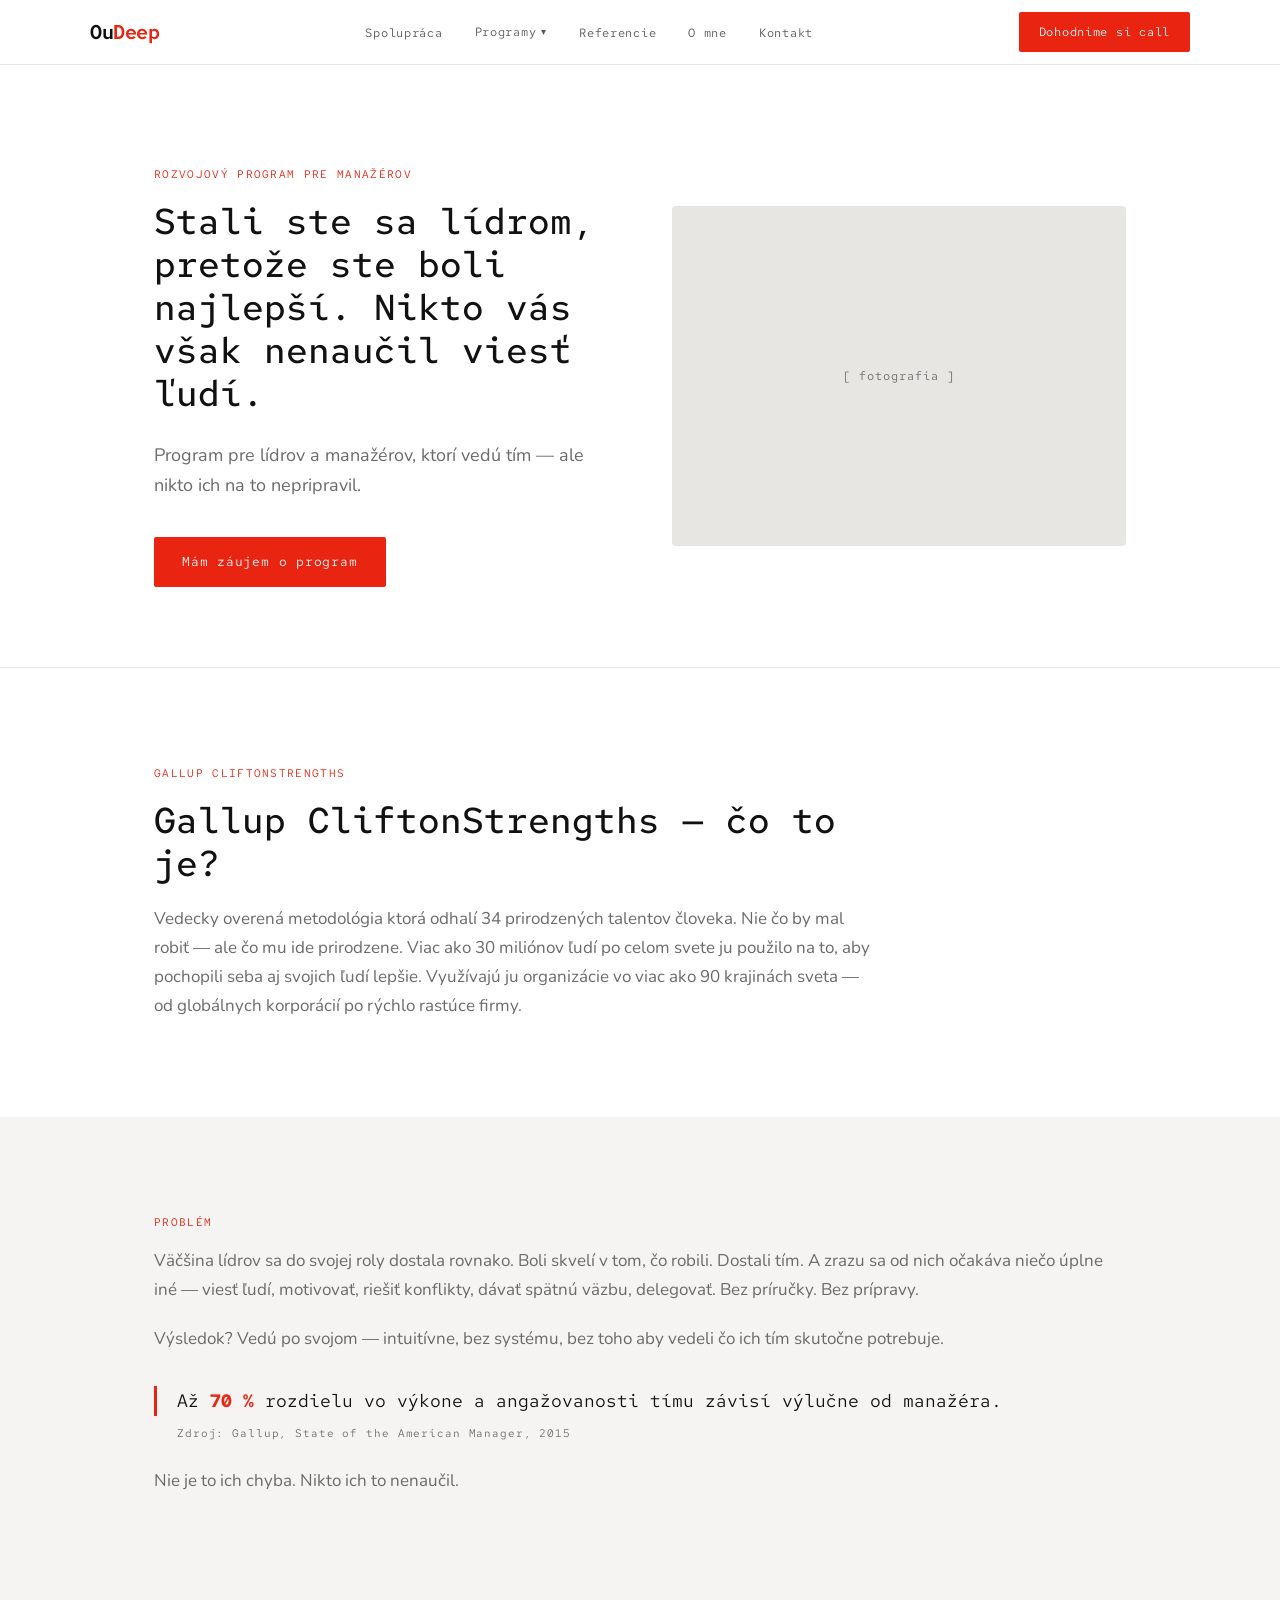
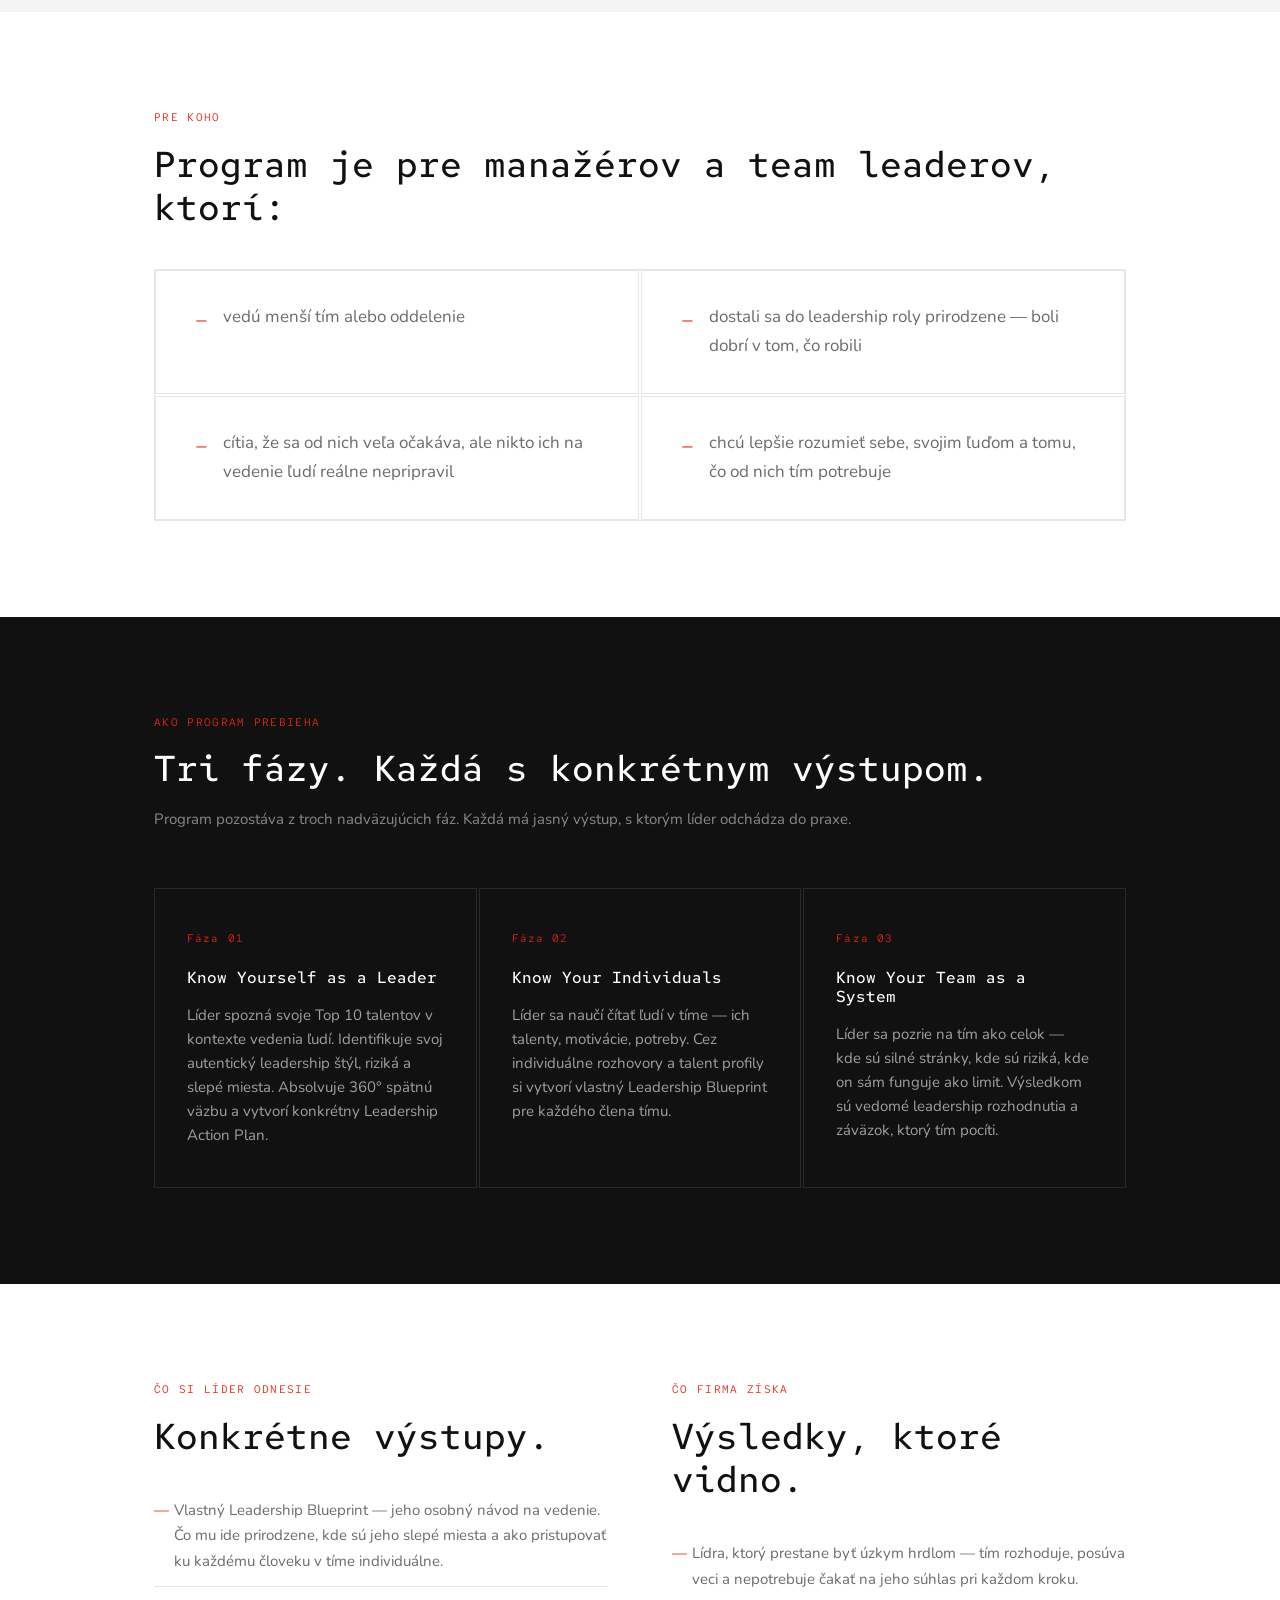
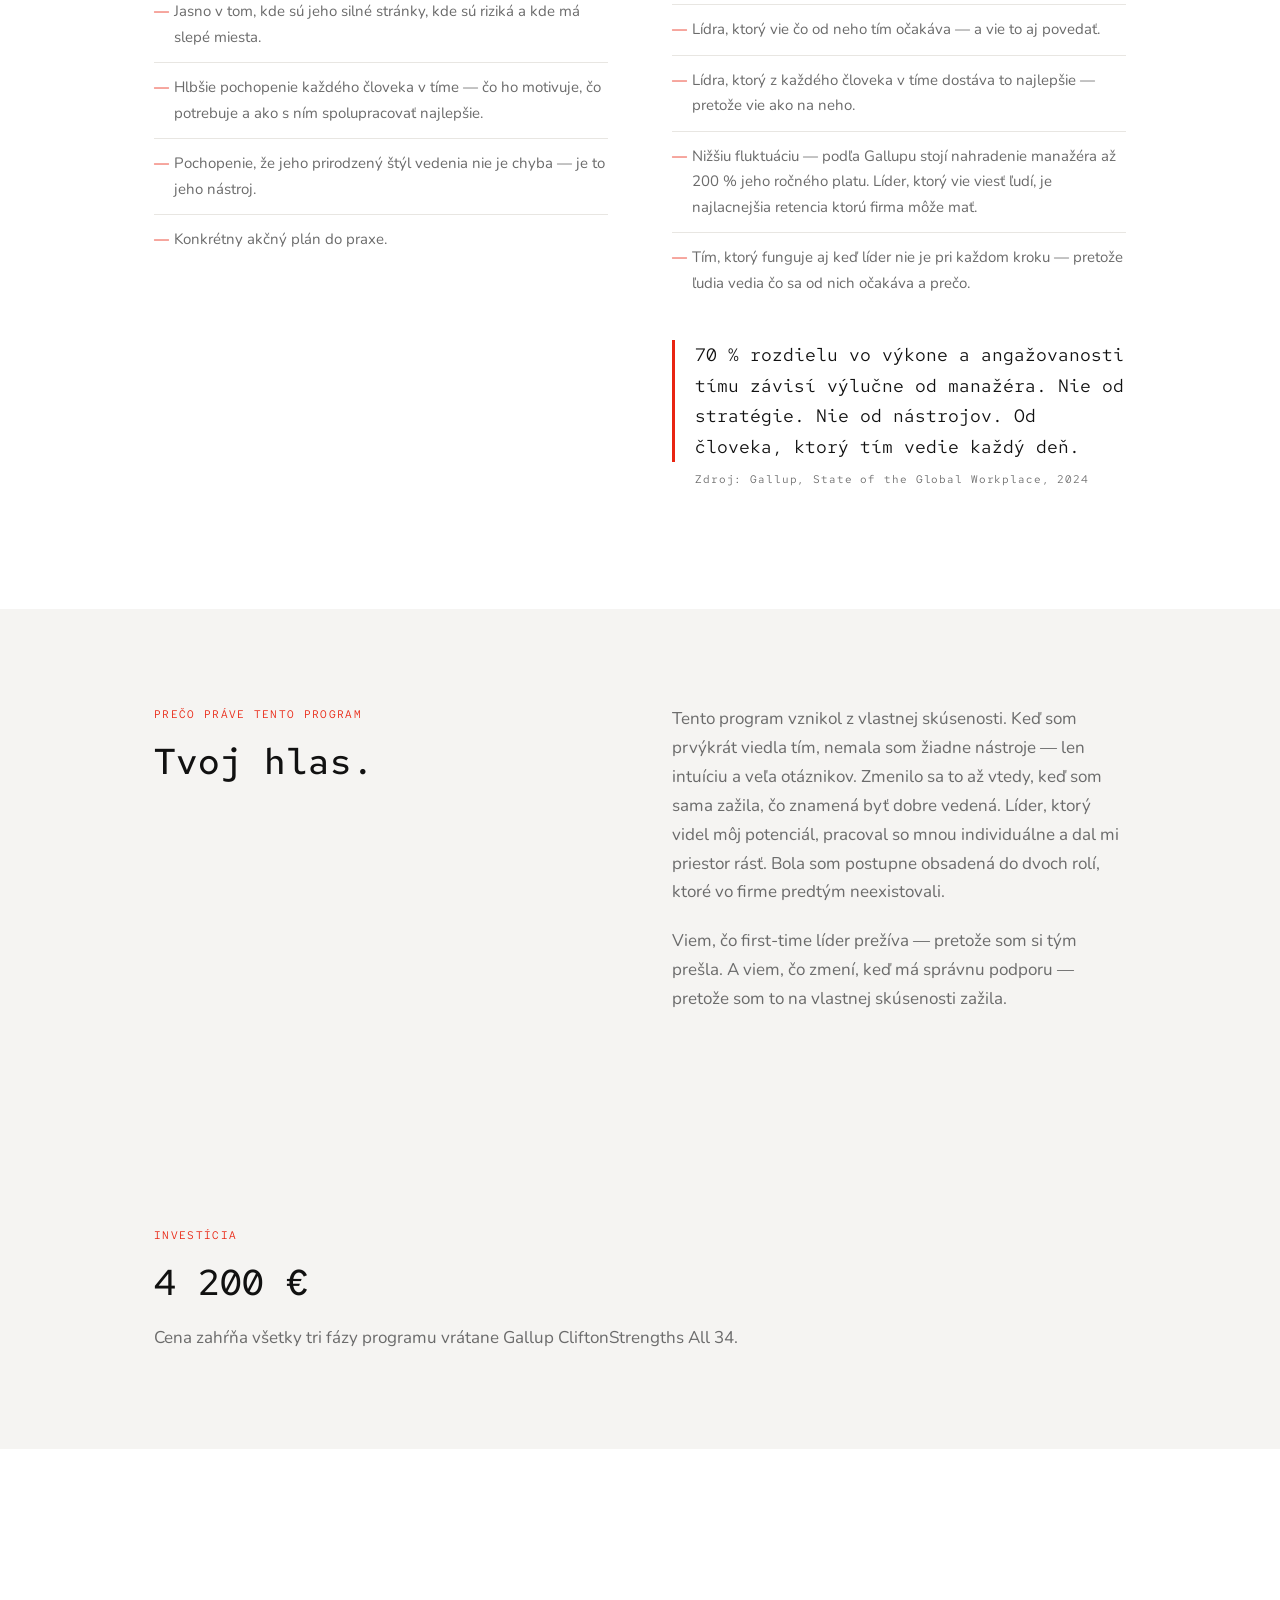
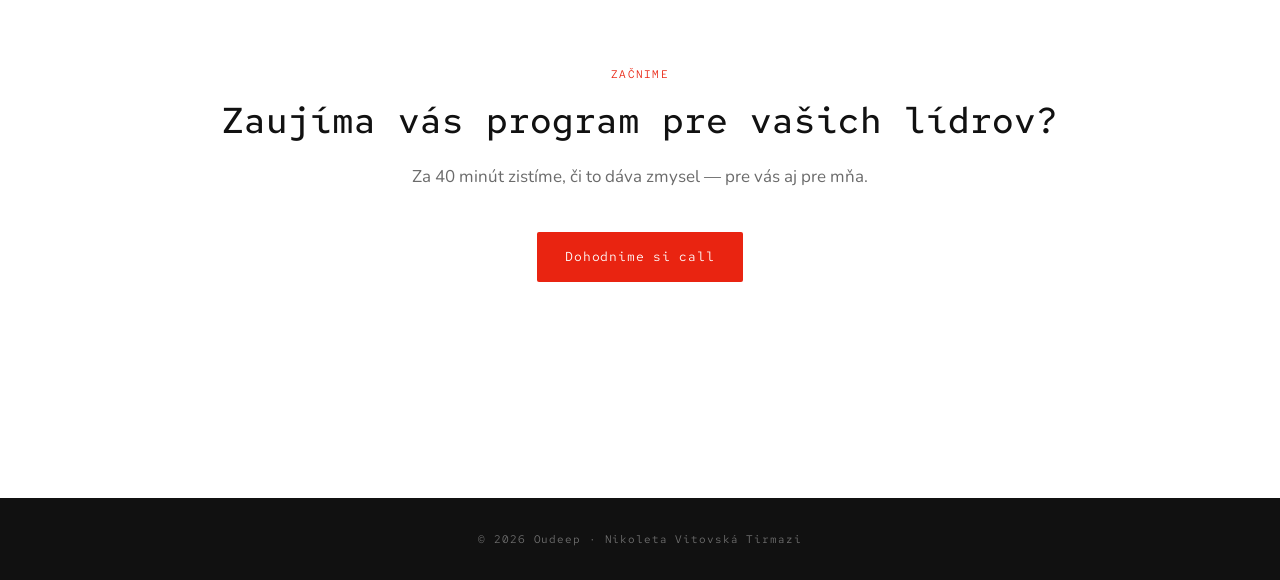
==== commit bdc693b1: "aktualizácia obsahu podľa Oudeep_Web_Wording_Final_v3 - prepis textov na všetkých stránkach podľa fi" ====
--- a/lead-with-strengths.html
+++ b/lead-with-strengths.html
@@ -22,11 +22,11 @@
           <a href="lead-with-strengths.html">Lead with Strengths</a>
           <a href="the-full-return.html">The Full Return</a>
           <a href="programy-na-mieru.html">Rozvojové programy na mieru</a>
-          <a href="referencie.html">Referencie</a>
         </div>
       </li>
-      <li><a href="index.html#referencie">Referencie</a></li>
-      <li><a href="index.html#o-mne">O mne</a></li>
+      <li><a href="referencie.html">Referencie</a></li>
+      <li><a href="o-mne.html">O mne</a></li>
+      <li><a href="index.html#kontakt">Kontakt</a></li>
     </ul>
     <a class="nav-cta" href="#">Dohodnime si call</a>
     <button class="nav-hamburger" onclick="toggleMenu(this)" aria-label="Menu">
@@ -39,7 +39,8 @@
     <a href="the-full-return.html" onclick="closeMenu()">The Full Return</a>
     <a href="programy-na-mieru.html" onclick="closeMenu()">Rozvojové programy na mieru</a>
     <a href="referencie.html" onclick="closeMenu()">Referencie</a>
-    <a href="index.html#o-mne" onclick="closeMenu()">O mne</a>
+    <a href="o-mne.html" onclick="closeMenu()">O mne</a>
+    <a href="index.html#kontakt" onclick="closeMenu()">Kontakt</a>
     <a href="#" onclick="closeMenu()">Dohodnime si call →</a>
   </div>
 </nav>
@@ -49,11 +50,22 @@
   <div class="hero-inner">
     <div class="hero-text">
       <span class="label">Rozvojový program pre manažérov</span>
-      <h1>Stal si sa lídrom, pretože si bol najlepší. Nikto ťa však nenaučil viesť ľudí.</h1>
-      <p>Lead with Strengths je rozvojový program pre manažérov a team leaderov, ktorí vedú tímy — a prvýkrát sa učia robiť to vedome, individuálne a z priestoru svojich silných stránok.</p>
+      <h1>Stali ste sa lídrom, pretože ste boli najlepší. Nikto vás však nenaučil viesť ľudí.</h1>
+      <p>Program pre lídrov a manažérov, ktorí vedú tím — ale nikto ich na to nepripravil.</p>
       <a class="btn btn--red" href="#">Mám záujem o program</a>
     </div>
     <div class="hero-image">[ fotografia ]</div>
+  </div>
+</section>
+
+<!-- GALLUP BOX -->
+<section class="section">
+  <div class="container">
+    <div class="cena-block">
+      <span class="label">Gallup CliftonStrengths</span>
+      <h2>Gallup CliftonStrengths — čo to je?</h2>
+      <p>Vedecky overená metodológia ktorá odhalí 34 prirodzených talentov človeka. Nie čo by mal robiť — ale čo mu ide prirodzene. Viac ako 30 miliónov ľudí po celom svete ju použilo na to, aby pochopili seba aj svojich ľudí lepšie. Využívajú ju organizácie vo viac ako 90 krajinách sveta — od globálnych korporácií po rýchlo rastúce firmy.</p>
+    </div>
   </div>
 </section>
 
@@ -116,7 +128,7 @@
       <div class="faza">
         <span class="faza-num">Fáza 02</span>
         <h3>Know Your Individuals</h3>
-        <p>Líder sa naučí čítať ľudí v tíme — ich talenty, motivácie, potreby. Cez individuálne rozhovory a talent profily si vytvorí vlastný Leadership Manual pre každého člena tímu.</p>
+        <p>Líder sa naučí čítať ľudí v tíme — ich talenty, motivácie, potreby. Cez individuálne rozhovory a talent profily si vytvorí vlastný Leadership Blueprint pre každého člena tímu.</p>
       </div>
       <div class="faza">
         <span class="faza-num">Fáza 03</span>
@@ -132,24 +144,44 @@
   <div class="container">
     <div class="lws-two-col">
       <div>
+        <span class="label">Čo si líder odnesie</span>
+        <h2>Konkrétne výstupy.</h2>
+        <ul class="lws-list">
+          <li>Vlastný Leadership Blueprint — jeho osobný návod na vedenie. Čo mu ide prirodzene, kde sú jeho slepé miesta a ako pristupovať ku každému človeku v tíme individuálne.</li>
+          <li>Jasno v tom, kde sú jeho silné stránky, kde sú riziká a kde má slepé miesta.</li>
+          <li>Hlbšie pochopenie každého človeka v tíme — čo ho motivuje, čo potrebuje a ako s ním spolupracovať najlepšie.</li>
+          <li>Pochopenie, že jeho prirodzený štýl vedenia nie je chyba — je to jeho nástroj.</li>
+          <li>Konkrétny akčný plán do praxe.</li>
+        </ul>
+      </div>
+      <div>
         <span class="label">Čo firma získa</span>
         <h2>Výsledky, ktoré vidno.</h2>
         <ul class="lws-list">
-          <li>Leaderov, ktorí prestanú byť bottleneckom a začnú skutočne viesť</li>
-          <li>Tímy, kde každý vie, čo sa od neho očakáva</li>
-          <li>Menej mikromanažmentu, viac samostatnosti</li>
-          <li>Leadership kultúru, ktorá zostáva — aj keď program skončí</li>
+          <li>Lídra, ktorý prestane byť úzkym hrdlom — tím rozhoduje, posúva veci a nepotrebuje čakať na jeho súhlas pri každom kroku.</li>
+          <li>Lídra, ktorý vie čo od neho tím očakáva — a vie to aj povedať.</li>
+          <li>Lídra, ktorý z každého človeka v tíme dostáva to najlepšie — pretože vie ako na neho.</li>
+          <li>Nižšiu fluktuáciu — podľa Gallupu stojí nahradenie manažéra až 200 % jeho ročného platu. Líder, ktorý vie viesť ľudí, je najlacnejšia retencia ktorú firma môže mať.</li>
+          <li>Tím, ktorý funguje aj keď líder nie je pri každom kroku — pretože ľudia vedia čo sa od nich očakáva a prečo.</li>
         </ul>
-      </div>
+        <p class="problem-stat" style="margin-top:32px;">70 % rozdielu vo výkone a angažovanosti tímu závisí výlučne od manažéra. Nie od stratégie. Nie od nástrojov. Od človeka, ktorý tím vedie každý deň.</p>
+        <p class="problem-source">Zdroj: Gallup, State of the Global Workplace, 2024</p>
+      </div>
+    </div>
+  </div>
+</section>
+
+<!-- PREČO PRÁVE TENTO PROGRAM -->
+<section class="section section--gray">
+  <div class="container">
+    <div class="tfr-why-inner">
       <div>
-        <span class="label">Čo si líder odnesie</span>
-        <h2>Konkrétne výstupy.</h2>
-        <ul class="lws-list">
-          <li>Jasnejší obraz o sebe — silné stránky, riziká, slepé miesta</li>
-          <li>Hlbšie pochopenie každého človeka v tíme</li>
-          <li>Vlastný Leadership Manual</li>
-          <li>Konkrétny akčný plán do praxe</li>
-        </ul>
+        <span class="label">Prečo práve tento program</span>
+        <h2>Tvoj hlas.</h2>
+      </div>
+      <div class="tfr-why-text">
+        <p>Tento program vznikol z vlastnej skúsenosti. Keď som prvýkrát viedla tím, nemala som žiadne nástroje — len intuíciu a veľa otáznikov. Zmenilo sa to až vtedy, keď som sama zažila, čo znamená byť dobre vedená. Líder, ktorý videl môj potenciál, pracoval so mnou individuálne a dal mi priestor rásť. Bola som postupne obsadená do dvoch rolí, ktoré vo firme predtým neexistovali.</p>
+        <p>Viem, čo first-time líder prežíva — pretože som si tým prešla. A viem, čo zmení, keď má správnu podporu — pretože som to na vlastnej skúsenosti zažila.</p>
       </div>
     </div>
   </div>
@@ -160,8 +192,8 @@
   <div class="container">
     <div class="cena-block">
       <span class="label">Investícia</span>
-      <h2>Cena na dopyt.</h2>
-      <p>Program navrhujem na mieru podľa veľkosti tímu a rozsahu spolupráce. Cenu nastavujeme spoločne po úvodnom rozhovore.</p>
+      <h2>4 200 €</h2>
+      <p>Cena zahŕňa všetky tri fázy programu vrátane Gallup CliftonStrengths All 34.</p>
     </div>
   </div>
 </section>
@@ -171,8 +203,8 @@
   <div class="container">
     <div class="cta-zaver">
       <span class="label">Začnime</span>
-      <h2>Zaujíma vás program pre vašich manažérov?</h2>
-      <p>Napíšte mi — za 40 minút zistíme, či nám dáva spolupráca zmysel.</p>
+      <h2>Zaujíma vás program pre vašich lídrov?</h2>
+      <p>Za 40 minút zistíme, či to dáva zmysel — pre vás aj pre mňa.</p>
       <a class="btn btn--red" href="#">Dohodnime si call</a>
     </div>
   </div>
--- a/css/style.css
+++ b/css/style.css
@@ -1,7 +1,7 @@
 *, *::before, *::after { box-sizing: border-box; margin: 0; padding: 0; }
 
 :root {
-  --red: #D63C2A;
+  --red: #e92411;
   --black: #111111;
   --white: #ffffff;
   --gray-light: #F5F4F2;
@@ -41,7 +41,7 @@
 }
 
 h1, h2, h3 { font-family: var(--font-heading); font-weight: 500; line-height: 1.2; }
-h1 { font-size: clamp(28px, 4vw, 48px); }
+h1 { font-size: clamp(22px, 3vw, 36px); }
 h2 { font-size: clamp(22px, 3vw, 36px); }
 h3 { font-size: clamp(16px, 2vw, 20px); }
 
@@ -343,9 +343,11 @@
   justify-content: space-between;
   min-height: 280px;
   transition: border-color 0.2s;
+  text-decoration: none;
+  color: var(--black);
 }
 .program-karta:hover { border-color: var(--red); }
-.program-karta h3 { font-size: 22px; margin-bottom: 16px; }
+.program-karta h3 { font-size: 22px; margin-bottom: 16px; color: var(--red); }
 .program-karta p { color: var(--gray-text); margin-bottom: 32px; flex: 1; }
 .program-link {
   font-family: var(--font-heading);
@@ -481,9 +483,6 @@
 .cta-zaver p {
   color: var(--gray-text);
   margin-bottom: 40px;
-  max-width: 480px;
-  margin-left: auto;
-  margin-right: auto;
 }
 .cta-contact {
   margin-top: 32px;
@@ -509,7 +508,6 @@
 .positioning-text p {
   color: var(--gray-text);
   margin-bottom: 20px;
-  max-width: 720px;
 }
 .positioning-text p:nth-child(2) {
   font-family: var(--font-heading);
@@ -562,7 +560,6 @@
 .problem-text p {
   color: var(--gray-text);
   margin-bottom: 20px;
-  max-width: 680px;
 }
 .problem-stat {
   font-family: var(--font-heading);
@@ -580,6 +577,11 @@
   color: var(--gray-text) !important;
   margin-bottom: 24px !important;
   padding-left: 23px;
+}
+.problem-source a {
+  color: var(--red);
+  text-decoration: none;
+  border-bottom: 1px solid var(--red);
 }
 
 /* ── PRE KOHO (LWS) ── */
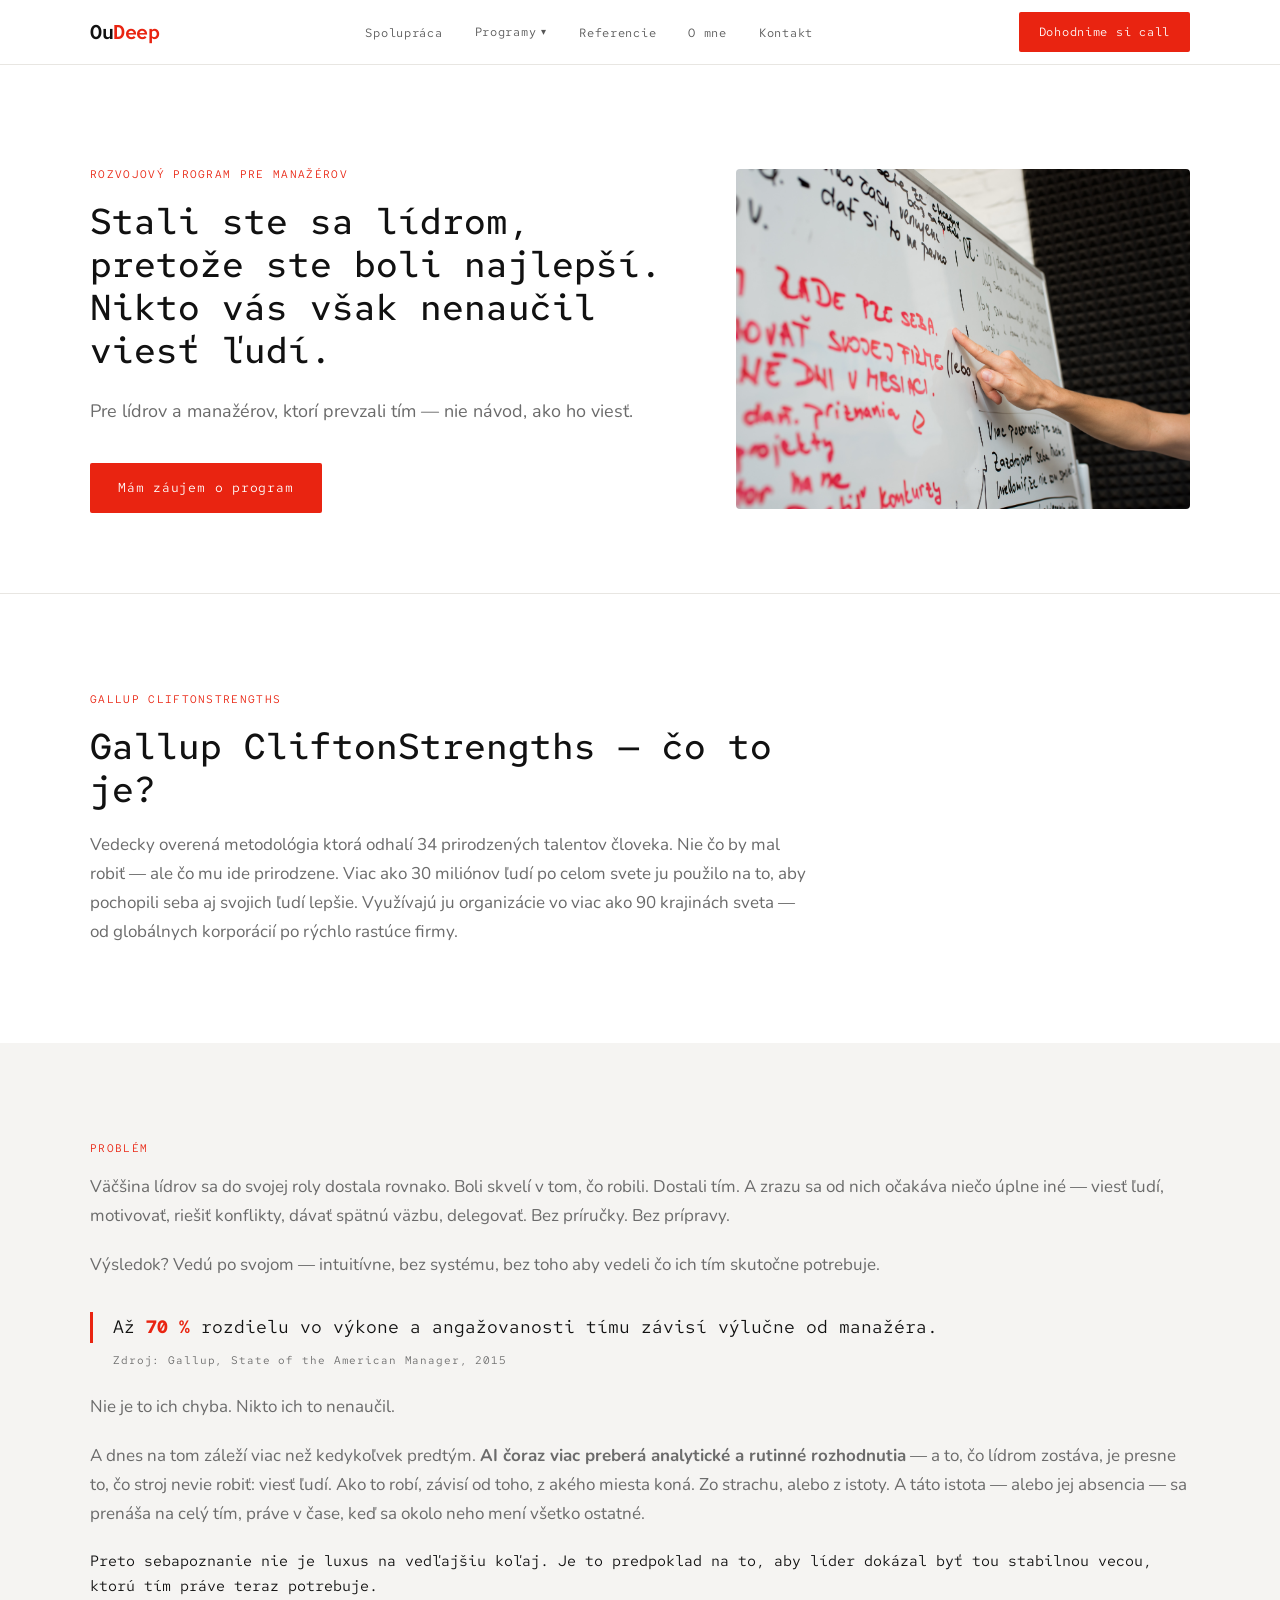
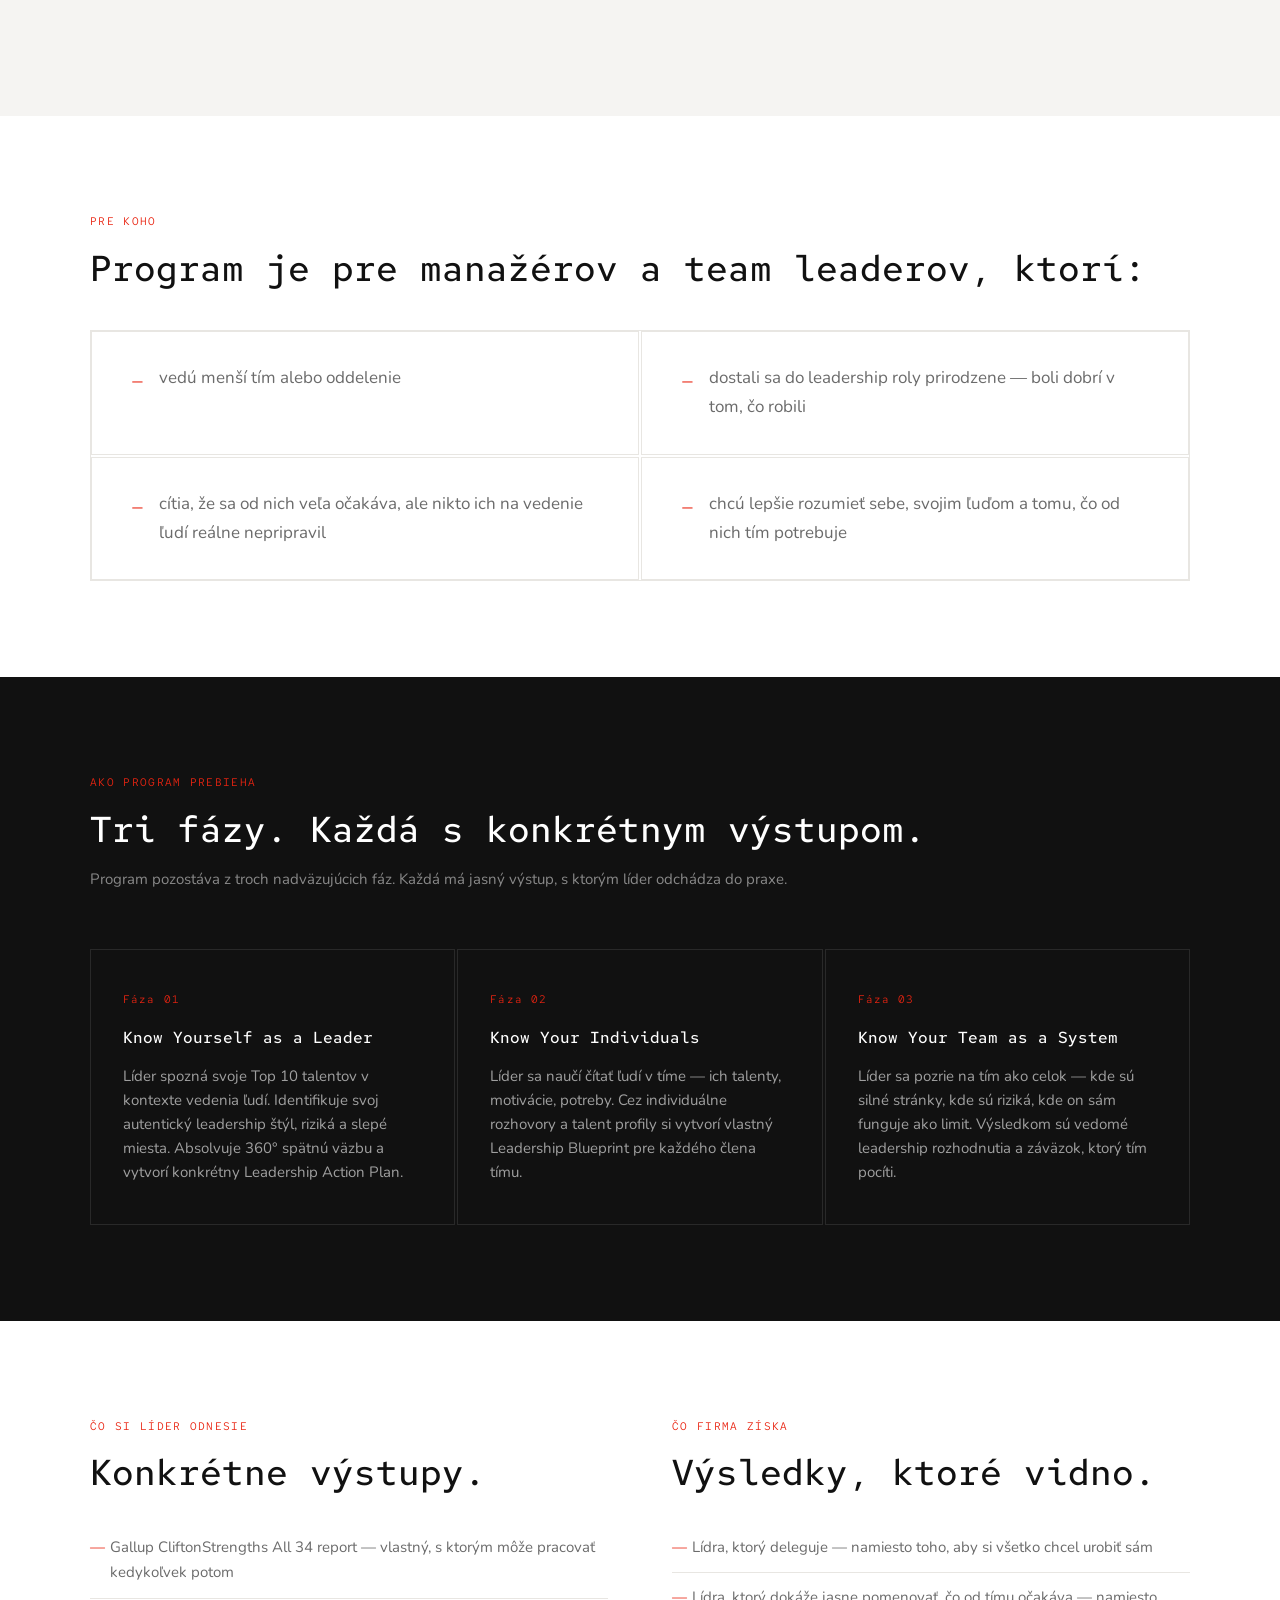
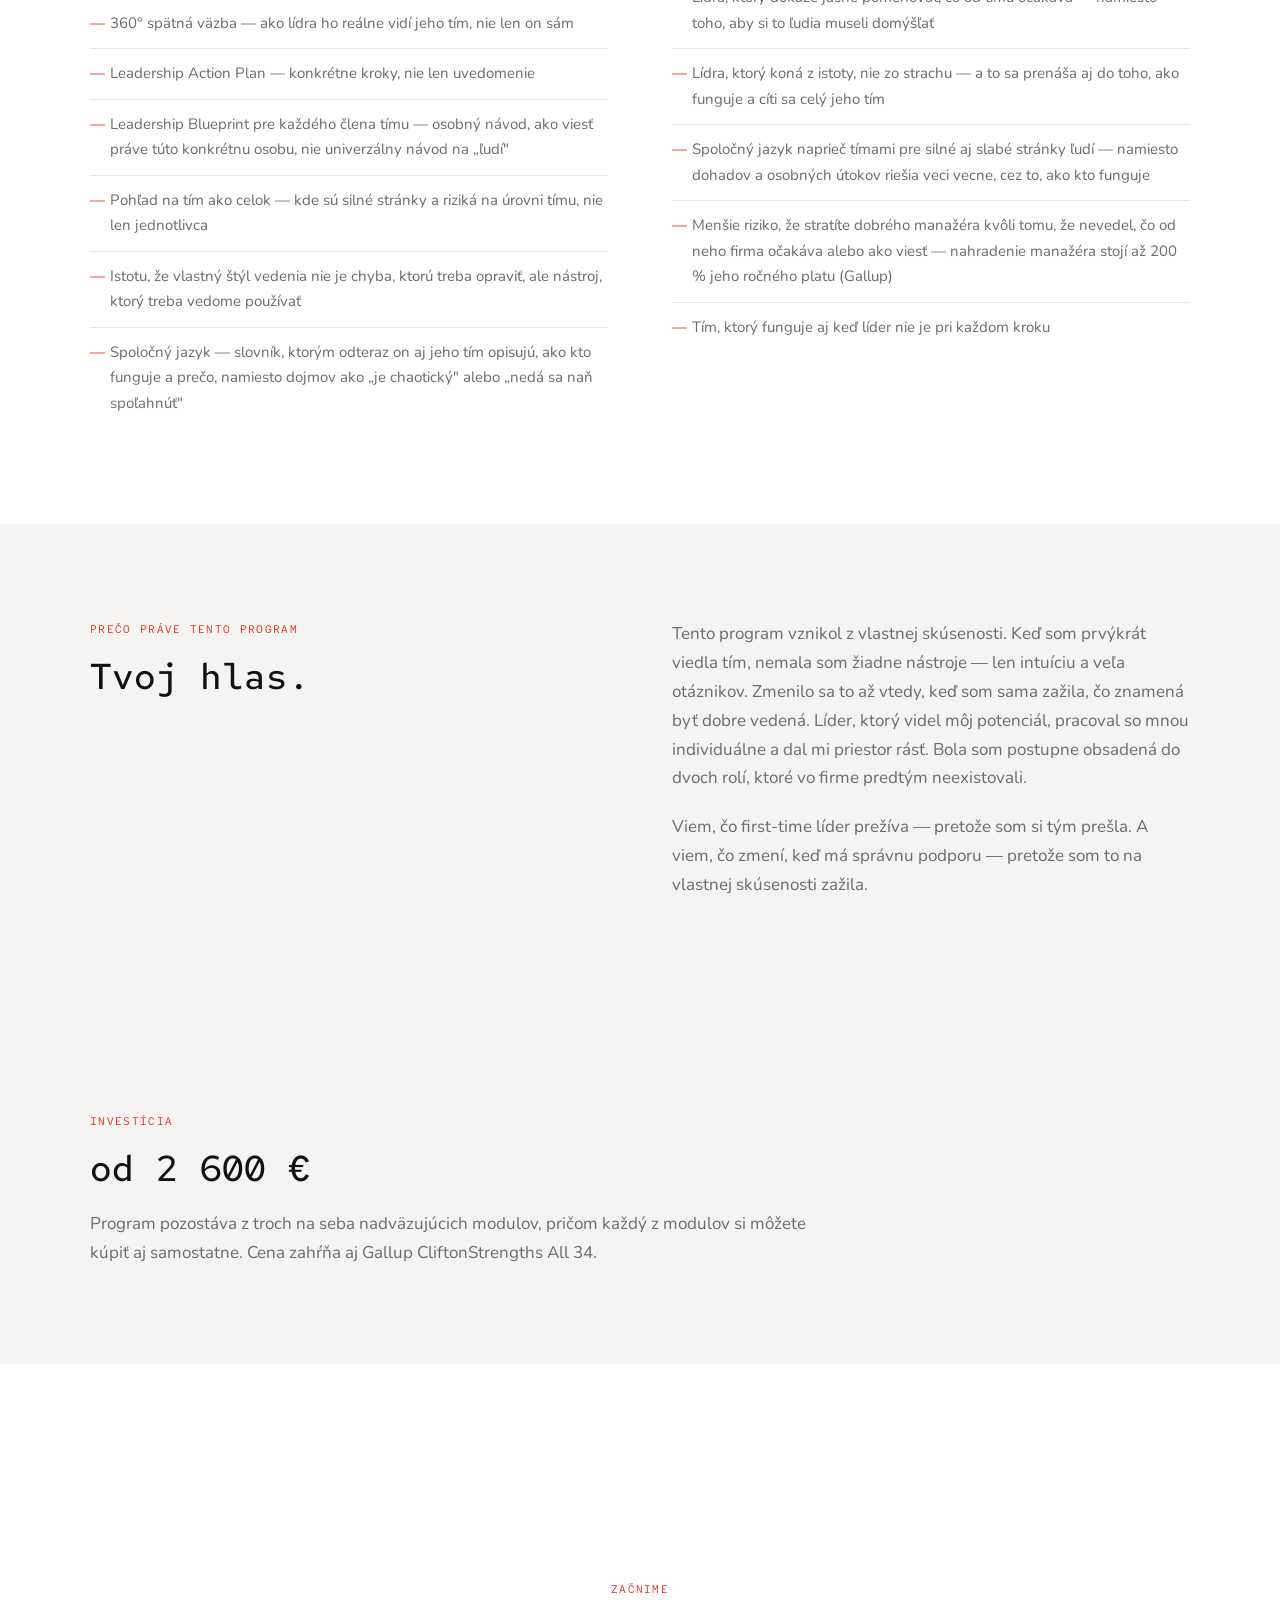
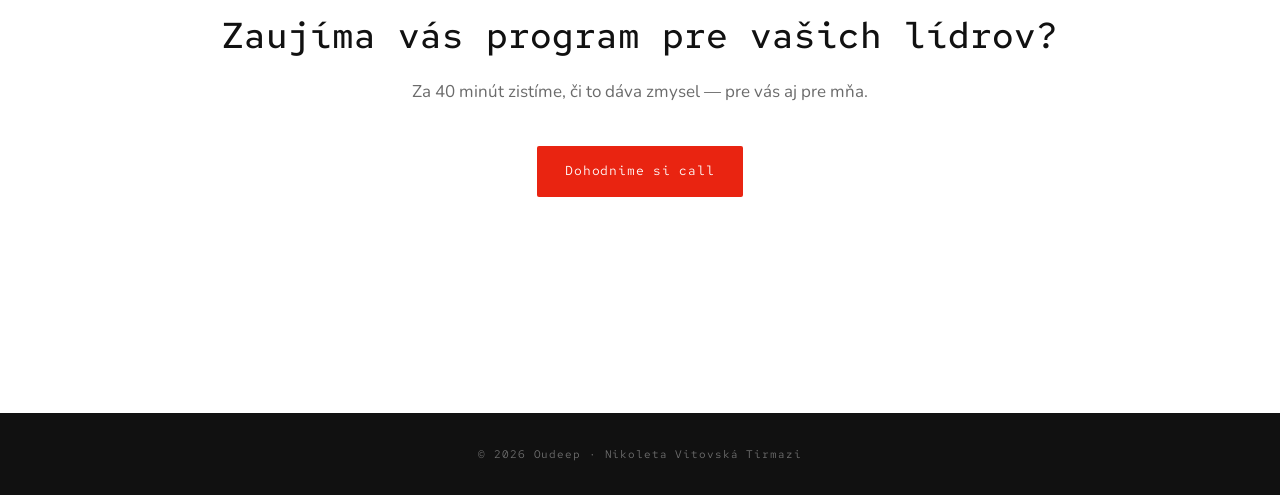
==== commit 86ab4aba: "Doplnenie finálneho web copy, nová stránka Team Deep Dive a hero fotky Aktualizované texty naprieč s" ====
--- a/lead-with-strengths.html
+++ b/lead-with-strengths.html
@@ -19,6 +19,7 @@
       <li class="nav-dropdown">
         <button class="nav-dropdown-toggle" onclick="toggleDropdown(this)">Programy</button>
         <div class="dropdown-menu">
+          <a href="team-deep-dive.html">Team Deep Dive</a>
           <a href="lead-with-strengths.html">Lead with Strengths</a>
           <a href="the-full-return.html">The Full Return</a>
           <a href="programy-na-mieru.html">Rozvojové programy na mieru</a>
@@ -35,6 +36,7 @@
   </div>
   <div class="nav-mobile" id="nav-mobile">
     <a href="index.html#spolupráca" onclick="closeMenu()">Spolupráca</a>
+    <a href="team-deep-dive.html" onclick="closeMenu()">Team Deep Dive</a>
     <a href="lead-with-strengths.html" onclick="closeMenu()">Lead with Strengths</a>
     <a href="the-full-return.html" onclick="closeMenu()">The Full Return</a>
     <a href="programy-na-mieru.html" onclick="closeMenu()">Rozvojové programy na mieru</a>
@@ -51,10 +53,10 @@
     <div class="hero-text">
       <span class="label">Rozvojový program pre manažérov</span>
       <h1>Stali ste sa lídrom, pretože ste boli najlepší. Nikto vás však nenaučil viesť ľudí.</h1>
-      <p>Program pre lídrov a manažérov, ktorí vedú tím — ale nikto ich na to nepripravil.</p>
+      <p>Pre lídrov a manažérov, ktorí prevzali tím — nie návod, ako ho viesť.</p>
       <a class="btn btn--red" href="#">Mám záujem o program</a>
     </div>
-    <div class="hero-image">[ fotografia ]</div>
+    <div class="hero-image"><img src="media/lead-w-strengths-hero.jpg" alt="Lead with Strengths"></div>
   </div>
 </section>
 
@@ -81,6 +83,8 @@
           <p class="problem-stat">Až <strong>70 %</strong> rozdielu vo výkone a angažovanosti tímu závisí výlučne od manažéra.</p>
           <p class="problem-source">Zdroj: Gallup, State of the American Manager, 2015</p>
           <p>Nie je to ich chyba. Nikto ich to nenaučil.</p>
+          <p>A dnes na tom záleží viac než kedykoľvek predtým. <strong>AI čoraz viac preberá analytické a rutinné rozhodnutia</strong> — a to, čo lídrom zostáva, je presne to, čo stroj nevie robiť: viesť ľudí. Ako to robí, závisí od toho, z akého miesta koná. Zo strachu, alebo z istoty. A táto istota — alebo jej absencia — sa prenáša na celý tím, práve v čase, keď sa okolo neho mení všetko ostatné.</p>
+          <p style="font-family:var(--font-heading); font-size:15px; color:var(--black);">Preto sebapoznanie nie je luxus na vedľajšiu koľaj. Je to predpoklad na to, aby líder dokázal byť tou stabilnou vecou, ktorú tím práve teraz potrebuje.</p>
         </div>
       </div>
     </div>
@@ -147,25 +151,26 @@
         <span class="label">Čo si líder odnesie</span>
         <h2>Konkrétne výstupy.</h2>
         <ul class="lws-list">
-          <li>Vlastný Leadership Blueprint — jeho osobný návod na vedenie. Čo mu ide prirodzene, kde sú jeho slepé miesta a ako pristupovať ku každému človeku v tíme individuálne.</li>
-          <li>Jasno v tom, kde sú jeho silné stránky, kde sú riziká a kde má slepé miesta.</li>
-          <li>Hlbšie pochopenie každého človeka v tíme — čo ho motivuje, čo potrebuje a ako s ním spolupracovať najlepšie.</li>
-          <li>Pochopenie, že jeho prirodzený štýl vedenia nie je chyba — je to jeho nástroj.</li>
-          <li>Konkrétny akčný plán do praxe.</li>
+          <li>Gallup CliftonStrengths All 34 report — vlastný, s ktorým môže pracovať kedykoľvek potom</li>
+          <li>360° spätná väzba — ako lídra ho reálne vidí jeho tím, nie len on sám</li>
+          <li>Leadership Action Plan — konkrétne kroky, nie len uvedomenie</li>
+          <li>Leadership Blueprint pre každého člena tímu — osobný návod, ako viesť práve túto konkrétnu osobu, nie univerzálny návod na „ľudí"</li>
+          <li>Pohľad na tím ako celok — kde sú silné stránky a riziká na úrovni tímu, nie len jednotlivca</li>
+          <li>Istotu, že vlastný štýl vedenia nie je chyba, ktorú treba opraviť, ale nástroj, ktorý treba vedome používať</li>
+          <li>Spoločný jazyk — slovník, ktorým odteraz on aj jeho tím opisujú, ako kto funguje a prečo, namiesto dojmov ako „je chaotický" alebo „nedá sa naň spoľahnúť"</li>
         </ul>
       </div>
       <div>
         <span class="label">Čo firma získa</span>
         <h2>Výsledky, ktoré vidno.</h2>
         <ul class="lws-list">
-          <li>Lídra, ktorý prestane byť úzkym hrdlom — tím rozhoduje, posúva veci a nepotrebuje čakať na jeho súhlas pri každom kroku.</li>
-          <li>Lídra, ktorý vie čo od neho tím očakáva — a vie to aj povedať.</li>
-          <li>Lídra, ktorý z každého človeka v tíme dostáva to najlepšie — pretože vie ako na neho.</li>
-          <li>Nižšiu fluktuáciu — podľa Gallupu stojí nahradenie manažéra až 200 % jeho ročného platu. Líder, ktorý vie viesť ľudí, je najlacnejšia retencia ktorú firma môže mať.</li>
-          <li>Tím, ktorý funguje aj keď líder nie je pri každom kroku — pretože ľudia vedia čo sa od nich očakáva a prečo.</li>
+          <li>Lídra, ktorý deleguje — namiesto toho, aby si všetko chcel urobiť sám</li>
+          <li>Lídra, ktorý dokáže jasne pomenovať, čo od tímu očakáva — namiesto toho, aby si to ľudia museli domýšľať</li>
+          <li>Lídra, ktorý koná z istoty, nie zo strachu — a to sa prenáša aj do toho, ako funguje a cíti sa celý jeho tím</li>
+          <li>Spoločný jazyk naprieč tímami pre silné aj slabé stránky ľudí — namiesto dohadov a osobných útokov riešia veci vecne, cez to, ako kto funguje</li>
+          <li>Menšie riziko, že stratíte dobrého manažéra kvôli tomu, že nevedel, čo od neho firma očakáva alebo ako viesť — nahradenie manažéra stojí až 200 % jeho ročného platu (Gallup)</li>
+          <li>Tím, ktorý funguje aj keď líder nie je pri každom kroku</li>
         </ul>
-        <p class="problem-stat" style="margin-top:32px;">70 % rozdielu vo výkone a angažovanosti tímu závisí výlučne od manažéra. Nie od stratégie. Nie od nástrojov. Od človeka, ktorý tím vedie každý deň.</p>
-        <p class="problem-source">Zdroj: Gallup, State of the Global Workplace, 2024</p>
       </div>
     </div>
   </div>
@@ -192,8 +197,8 @@
   <div class="container">
     <div class="cena-block">
       <span class="label">Investícia</span>
-      <h2>4 200 €</h2>
-      <p>Cena zahŕňa všetky tri fázy programu vrátane Gallup CliftonStrengths All 34.</p>
+      <h2>od 2 600 €</h2>
+      <p>Program pozostáva z troch na seba nadväzujúcich modulov, pričom každý z modulov si môžete kúpiť aj samostatne. Cena zahŕňa aj Gallup CliftonStrengths All 34.</p>
     </div>
   </div>
 </section>
--- a/css/style.css
+++ b/css/style.css
@@ -25,8 +25,8 @@
 }
 
 /* ── UTILITIES ── */
-.container { max-width: var(--max); margin: 0 auto; padding: 0 var(--pad); }
-.section { padding: 96px 0; }
+.container { max-width: var(--max); margin: 0 auto; }
+.section { padding: 96px var(--pad); }
 .section--gray { background: var(--gray-light); }
 .section--dark { background: var(--black); color: var(--white); }
 
@@ -230,16 +230,15 @@
 
 /* ── HERO ── */
 .hero {
-  padding: 100px 0 80px;
+  padding: 100px var(--pad) 80px;
   border-bottom: 1px solid var(--gray-mid);
 }
 .hero-inner {
   max-width: var(--max);
   margin: 0 auto;
-  padding: 0 var(--pad);
-  display: grid;
-  grid-template-columns: 1fr 1fr;
-  gap: 64px;
+  display: grid;
+  grid-template-columns: 1.3fr 1fr;
+  gap: 56px;
   align-items: center;
 }
 .hero-text h1 { margin-bottom: 24px; }
@@ -247,7 +246,7 @@
   font-size: 18px;
   color: var(--gray-text);
   margin-bottom: 36px;
-  max-width: 480px;
+  max-width: 560px;
 }
 .hero-image {
   background: var(--gray-mid);
@@ -260,17 +259,24 @@
   font-size: 12px;
   color: var(--gray-text);
   letter-spacing: 0.08em;
-}
+  overflow: hidden;
+}
+.hero-image img {
+  width: 100%;
+  height: 100%;
+  object-fit: cover;
+  display: block;
+}
+.hero-image--portrait { aspect-ratio: 3/4; }
 
 /* ── PROOF BAR ── */
 .proof-bar {
   border-bottom: 1px solid var(--gray-mid);
-  padding: 40px 0;
+  padding: 40px var(--pad);
 }
 .proof-bar-inner {
   max-width: var(--max);
   margin: 0 auto;
-  padding: 0 var(--pad);
   display: flex;
 }
 .proof-item {
@@ -497,7 +503,7 @@
 footer {
   background: var(--black);
   color: rgba(255,255,255,0.4);
-  padding: 32px 0;
+  padding: 32px var(--pad);
   text-align: center;
   font-family: var(--font-heading);
   font-size: 11px;
@@ -656,6 +662,11 @@
   color: var(--red);
 }
 
+/* ── SPOLUPRÁCA (jednoduchá) ── */
+.spolupraca-simple { max-width: 640px; margin-top: 32px; }
+.spolupraca-simple li { color: rgba(255,255,255,0.7); border-bottom: 1px solid rgba(255,255,255,0.15); }
+.spolupraca-simple li::before { color: var(--red); }
+
 /* ── THE FULL RETURN ── */
 .tfr-why-inner {
   display: grid;
@@ -711,14 +722,15 @@
 
 /* ── TABLET (max 900px) ── */
 @media (max-width: 900px) {
-  .section { padding: 72px 0; }
+  .section { padding: 72px var(--pad); }
 
   .nav-links, .nav-cta { display: none; }
   .nav-hamburger { display: flex; }
 
-  .hero { padding: 64px 0 56px; }
+  .hero { padding: 64px var(--pad) 56px; }
   .hero-inner { grid-template-columns: 1fr; gap: 40px; }
   .hero-image { aspect-ratio: 16/9; }
+  .hero-image--portrait { aspect-ratio: 3/4; }
 
   .proof-item { padding: 0 32px 0 0; margin-right: 32px; }
 
@@ -744,13 +756,13 @@
 
 /* ── MOBIL (max 600px) ── */
 @media (max-width: 600px) {
-  .section { padding: 56px 0; }
-
-  .hero { padding: 48px 0 40px; }
+  .section { padding: 56px var(--pad); }
+
+  .hero { padding: 48px var(--pad) 40px; }
   .hero-text p { font-size: 16px; }
   .btn { width: 100%; text-align: center; padding: 16px 24px; }
 
-  .proof-bar { padding: 32px 0; }
+  .proof-bar { padding: 32px var(--pad); }
   .proof-bar-inner { flex-direction: column; }
   .proof-item {
     padding: 20px 0;
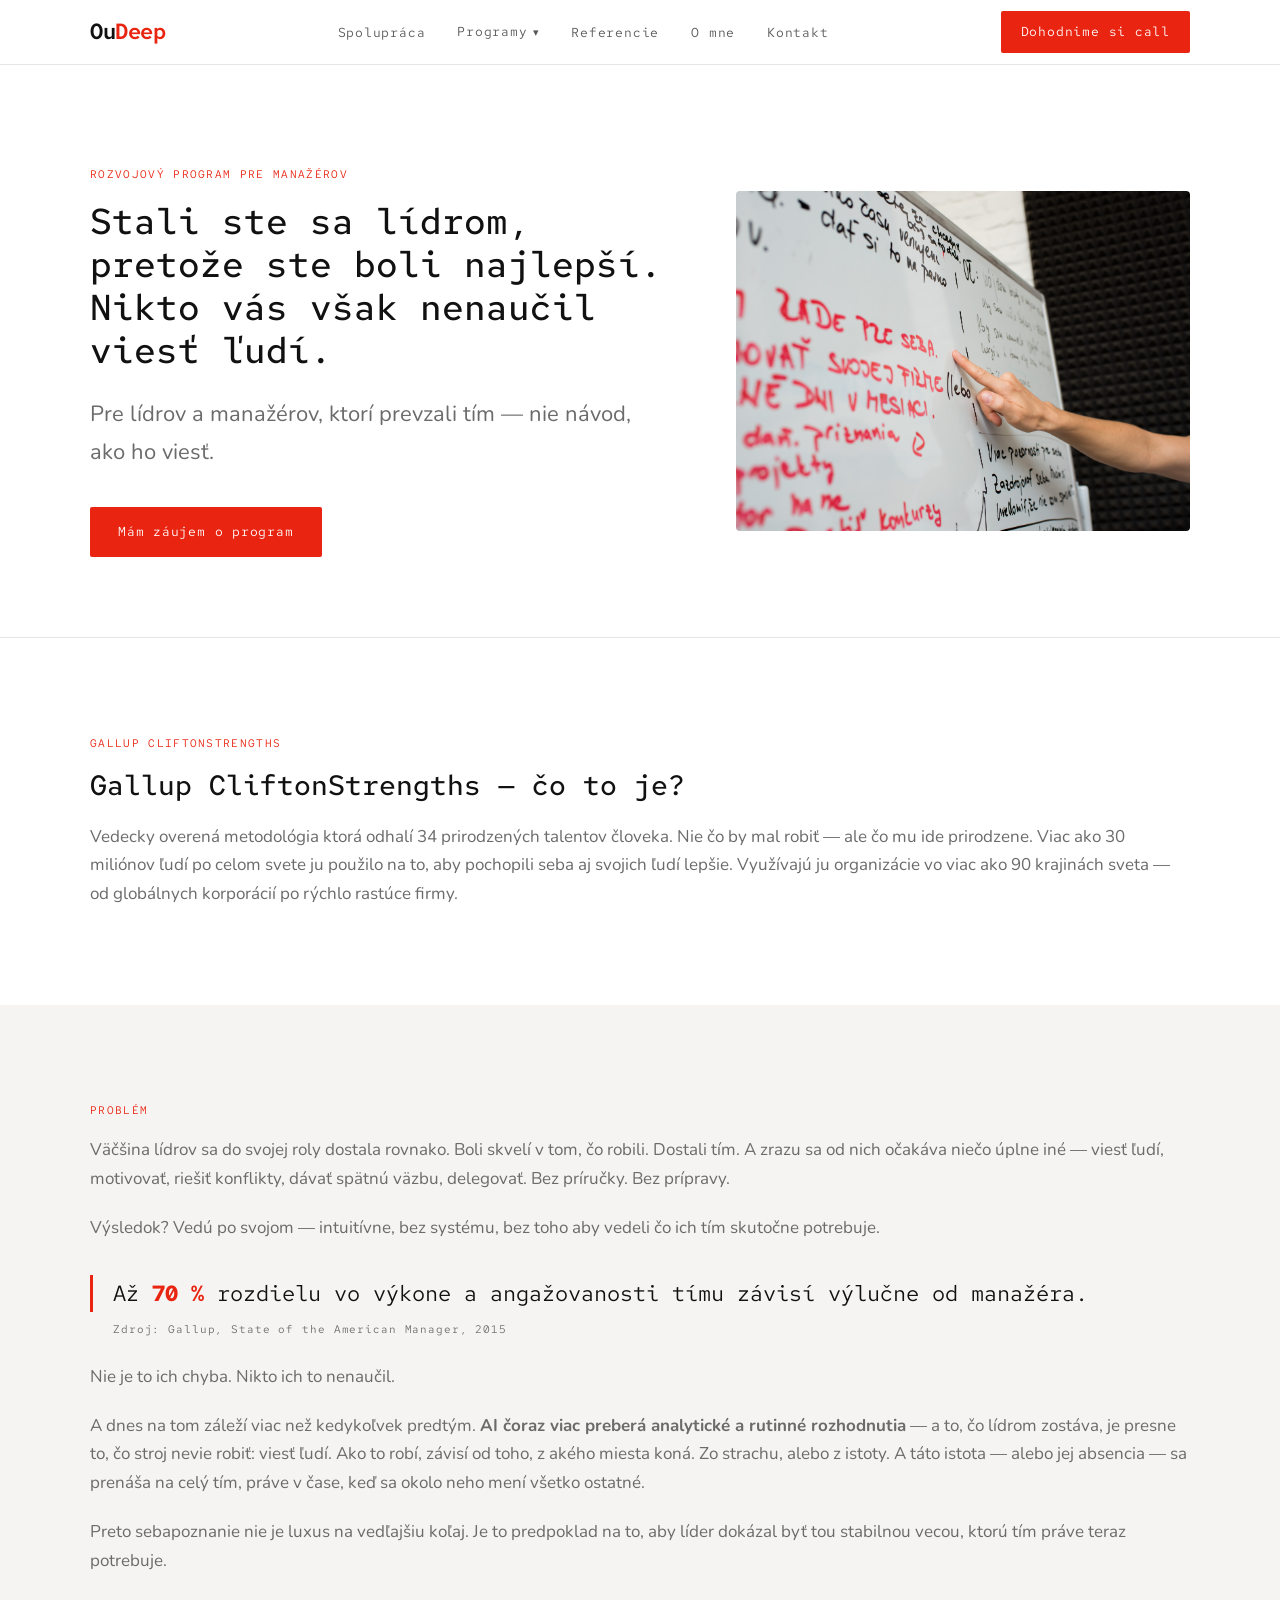
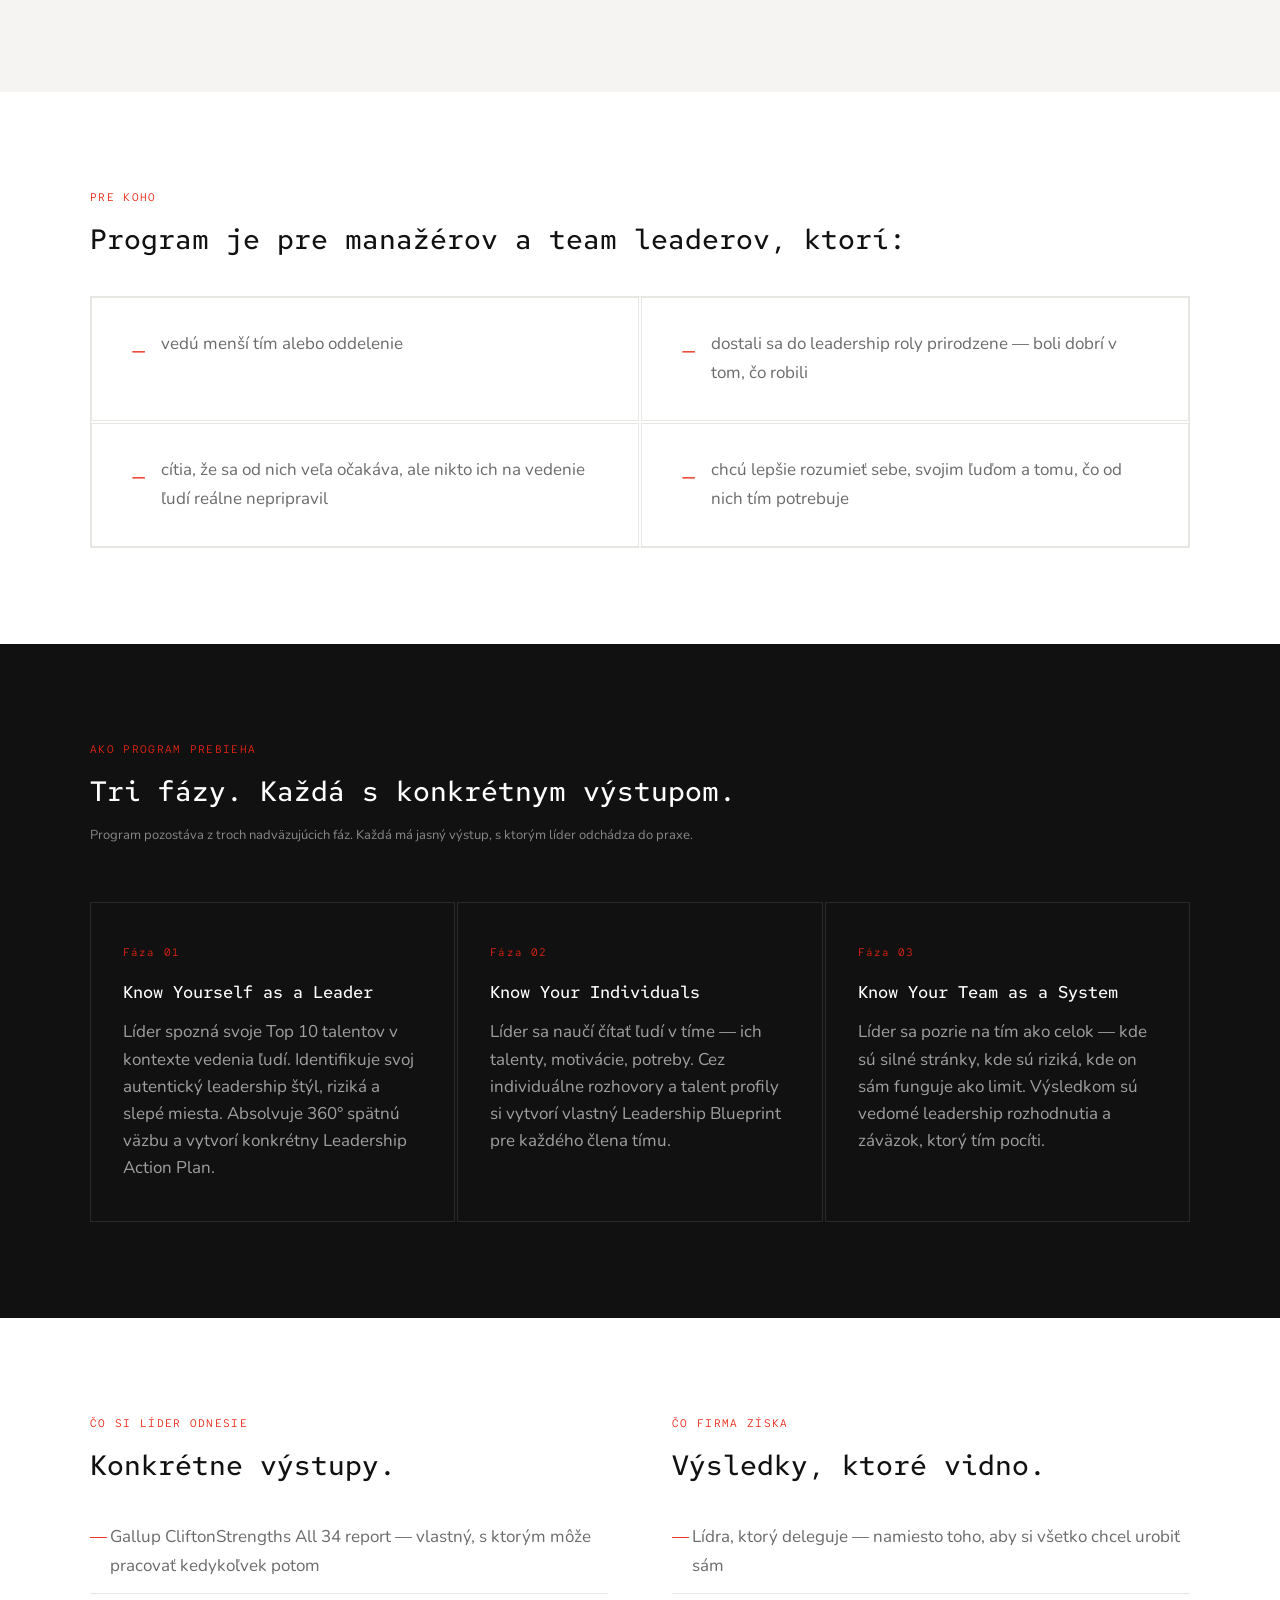
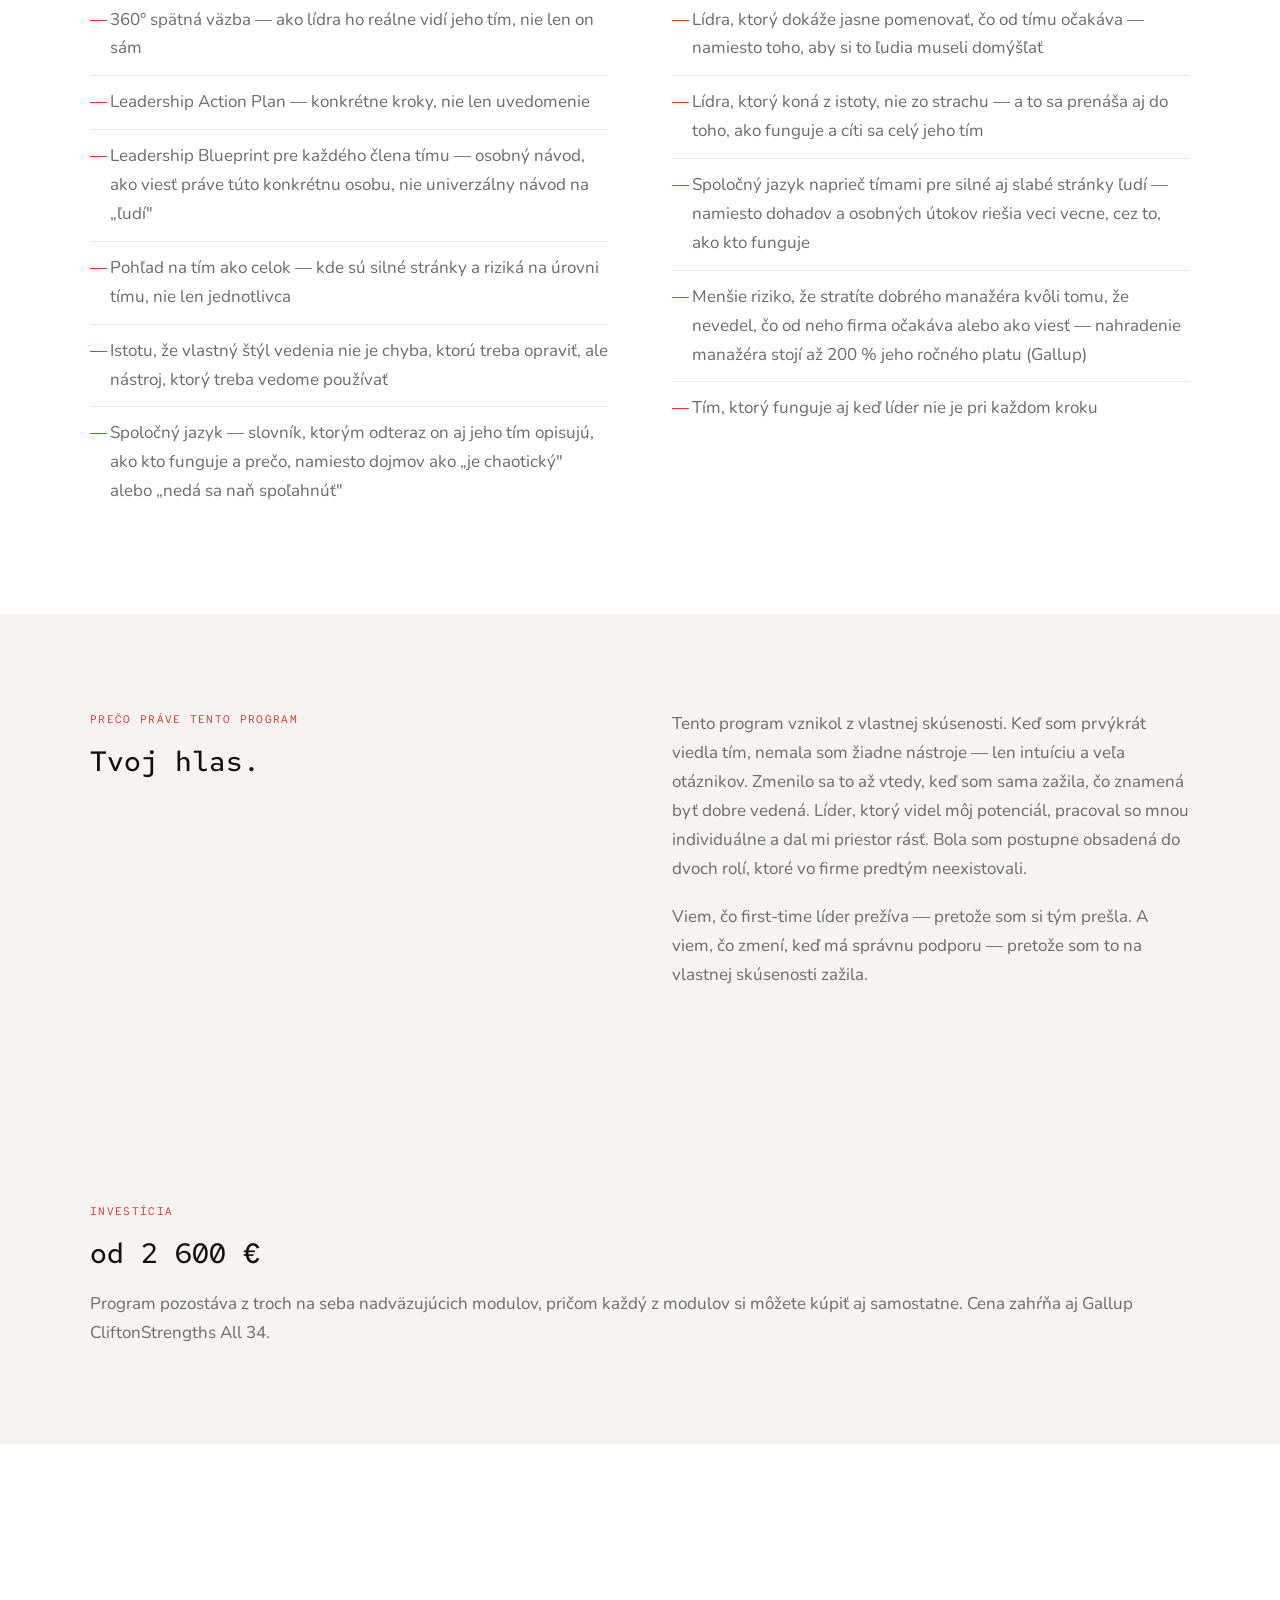
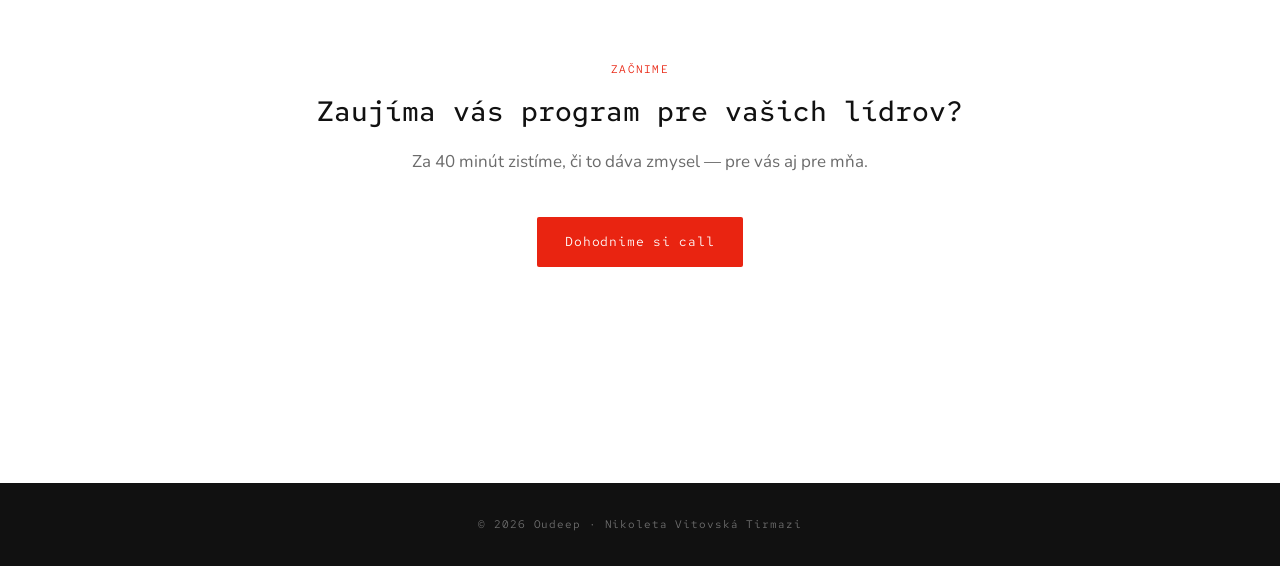
==== commit 2bade854: "Ladenie typografie naprieč webom Sjednocení velikostí, fontů a stylu odstavců (bez kurzívy, bez zbyt" ====
--- a/lead-with-strengths.html
+++ b/lead-with-strengths.html
@@ -84,7 +84,7 @@
           <p class="problem-source">Zdroj: Gallup, State of the American Manager, 2015</p>
           <p>Nie je to ich chyba. Nikto ich to nenaučil.</p>
           <p>A dnes na tom záleží viac než kedykoľvek predtým. <strong>AI čoraz viac preberá analytické a rutinné rozhodnutia</strong> — a to, čo lídrom zostáva, je presne to, čo stroj nevie robiť: viesť ľudí. Ako to robí, závisí od toho, z akého miesta koná. Zo strachu, alebo z istoty. A táto istota — alebo jej absencia — sa prenáša na celý tím, práve v čase, keď sa okolo neho mení všetko ostatné.</p>
-          <p style="font-family:var(--font-heading); font-size:15px; color:var(--black);">Preto sebapoznanie nie je luxus na vedľajšiu koľaj. Je to predpoklad na to, aby líder dokázal byť tou stabilnou vecou, ktorú tím práve teraz potrebuje.</p>
+          <p>Preto sebapoznanie nie je luxus na vedľajšiu koľaj. Je to predpoklad na to, aby líder dokázal byť tou stabilnou vecou, ktorú tím práve teraz potrebuje.</p>
         </div>
       </div>
     </div>
@@ -122,7 +122,7 @@
   <div class="container">
     <span class="label">Ako program prebieha</span>
     <h2 style="color:var(--white); margin-bottom: 16px;">Tri fázy. Každá s konkrétnym výstupom.</h2>
-    <p style="color:rgba(255,255,255,0.5); margin-bottom: 56px; font-size:15px;">Program pozostáva z troch nadväzujúcich fáz. Každá má jasný výstup, s ktorým líder odchádza do praxe.</p>
+    <p style="color:rgba(255,255,255,0.5); margin-bottom: 56px; font-size:var(--text-sm);">Program pozostáva z troch nadväzujúcich fáz. Každá má jasný výstup, s ktorým líder odchádza do praxe.</p>
     <div class="fazy-grid">
       <div class="faza">
         <span class="faza-num">Fáza 01</span>
--- a/css/style.css
+++ b/css/style.css
@@ -11,6 +11,14 @@
   --font-body: 'Nunito', sans-serif;
   --max: 1100px;
   --pad: clamp(24px, 5vw, 80px);
+
+  /* Typografická škála */
+  --text-xs:   11px;   /* labely, čísla */
+  --text-sm:   13px;   /* nav, tlačítka, zdroje */
+  --text-base: 17px;   /* body text */
+  --text-lg:   clamp(18px, 2vw, 22px);  /* perex, důležitý text */
+  --text-xl:   clamp(20px, 2.5vw, 28px);  /* H2 */
+  --text-2xl:  clamp(22px, 3vw, 36px);    /* H1 */
 }
 
 html { scroll-behavior: smooth; }
@@ -19,7 +27,7 @@
   font-family: var(--font-body);
   color: var(--black);
   background: var(--white);
-  font-size: 17px;
+  font-size: var(--text-base);
   line-height: 1.7;
   -webkit-font-smoothing: antialiased;
 }
@@ -32,7 +40,7 @@
 
 .label {
   font-family: var(--font-heading);
-  font-size: 11px;
+  font-size: var(--text-xs);
   letter-spacing: 0.12em;
   text-transform: uppercase;
   color: var(--red);
@@ -41,14 +49,14 @@
 }
 
 h1, h2, h3 { font-family: var(--font-heading); font-weight: 500; line-height: 1.2; }
-h1 { font-size: clamp(22px, 3vw, 36px); }
-h2 { font-size: clamp(22px, 3vw, 36px); }
-h3 { font-size: clamp(16px, 2vw, 20px); }
+h1 { font-size: var(--text-2xl); }
+h2 { font-size: var(--text-xl); }
+h3 { font-size: var(--text-lg); }
 
 .btn {
   display: inline-block;
   font-family: var(--font-heading);
-  font-size: 13px;
+  font-size: var(--text-sm);
   letter-spacing: 0.06em;
   padding: 14px 28px;
   border-radius: 2px;
@@ -83,7 +91,7 @@
 }
 .logo {
   font-family: var(--font-heading);
-  font-size: 20px;
+  font-size: var(--text-lg);
   font-weight: 600;
   color: var(--black);
   text-decoration: none;
@@ -98,7 +106,7 @@
 }
 .nav-links a {
   font-family: var(--font-heading);
-  font-size: 12px;
+  font-size: var(--text-sm);
   letter-spacing: 0.06em;
   text-decoration: none;
   color: var(--black);
@@ -108,7 +116,7 @@
 .nav-links a:hover { opacity: 1; }
 .nav-cta {
   font-family: var(--font-heading);
-  font-size: 12px;
+  font-size: var(--text-sm);
   letter-spacing: 0.06em;
   padding: 10px 20px;
   background: var(--red);
@@ -125,7 +133,7 @@
 }
 .nav-dropdown-toggle {
   font-family: var(--font-heading);
-  font-size: 12px;
+  font-size: var(--text-sm);
   letter-spacing: 0.06em;
   text-decoration: none;
   color: var(--black);
@@ -141,7 +149,7 @@
 }
 .nav-dropdown-toggle::after {
   content: '▾';
-  font-size: 10px;
+  font-size: var(--text-xs);
   transition: transform 0.2s;
 }
 .nav-dropdown-toggle:hover { opacity: 1; }
@@ -164,7 +172,7 @@
 .dropdown-menu a {
   display: block;
   font-family: var(--font-heading);
-  font-size: 12px;
+  font-size: var(--text-sm);
   letter-spacing: 0.06em;
   text-decoration: none;
   color: var(--black);
@@ -213,7 +221,7 @@
 .nav-mobile.open { display: flex; }
 .nav-mobile a {
   font-family: var(--font-heading);
-  font-size: 13px;
+  font-size: var(--text-sm);
   letter-spacing: 0.06em;
   text-decoration: none;
   color: var(--black);
@@ -243,7 +251,7 @@
 }
 .hero-text h1 { margin-bottom: 24px; }
 .hero-text p {
-  font-size: 18px;
+  font-size: var(--text-lg);
   color: var(--gray-text);
   margin-bottom: 36px;
   max-width: 560px;
@@ -256,7 +264,7 @@
   align-items: center;
   justify-content: center;
   font-family: var(--font-heading);
-  font-size: 12px;
+  font-size: var(--text-xs);
   color: var(--gray-text);
   letter-spacing: 0.08em;
   overflow: hidden;
@@ -268,6 +276,7 @@
   display: block;
 }
 .hero-image--portrait { aspect-ratio: 3/4; }
+.hero-image--portrait img { object-position: center bottom; }
 
 /* ── PROOF BAR ── */
 .proof-bar {
@@ -288,13 +297,13 @@
 .proof-item:last-child { border-right: none; margin-right: 0; padding-right: 0; }
 .proof-number {
   font-family: var(--font-heading);
-  font-size: 40px;
+  font-size: var(--text-xl);
   font-weight: 600;
   color: var(--red);
   line-height: 1;
   margin-bottom: 4px;
 }
-.proof-desc { font-size: 14px; color: var(--gray-text); }
+.proof-desc { font-size: var(--text-sm); color: var(--gray-text); }
 
 /* ── PRE KOHO ── */
 .pre-koho-grid {
@@ -324,14 +333,14 @@
 }
 .princip-num {
   font-family: var(--font-heading);
-  font-size: 11px;
+  font-size: var(--text-xs);
   letter-spacing: 0.1em;
   color: var(--red);
   margin-bottom: 20px;
   display: block;
 }
-.princip h3 { font-size: 16px; margin-bottom: 16px; color: var(--white); }
-.princip p { font-size: 15px; color: rgba(255,255,255,0.6); line-height: 1.6; }
+.princip h3 { font-size: var(--text-base); margin-bottom: 16px; color: var(--white); }
+.princip p { font-size: var(--text-base); color: rgba(255,255,255,0.6); line-height: 1.6; }
 
 /* ── PROGRAMY ── */
 .programy-grid {
@@ -353,11 +362,11 @@
   color: var(--black);
 }
 .program-karta:hover { border-color: var(--red); }
-.program-karta h3 { font-size: 22px; margin-bottom: 16px; color: var(--red); }
+.program-karta h3 { font-size: var(--text-lg); margin-bottom: 16px; color: var(--red); }
 .program-karta p { color: var(--gray-text); margin-bottom: 32px; flex: 1; }
 .program-link {
   font-family: var(--font-heading);
-  font-size: 13px;
+  font-size: var(--text-sm);
   letter-spacing: 0.06em;
   color: var(--red);
   text-decoration: none;
@@ -392,7 +401,7 @@
   line-height: 1;
 }
 .referencia-text {
-  font-size: 15px;
+  font-size: var(--text-sm);
   line-height: 1.7;
   color: var(--black);
   margin-bottom: 28px;
@@ -400,7 +409,7 @@
 }
 .referencia-autor {
   font-family: var(--font-heading);
-  font-size: 12px;
+  font-size: var(--text-sm);
   letter-spacing: 0.06em;
 }
 .referencia-autor strong { display: block; margin-bottom: 2px; }
@@ -408,7 +417,7 @@
 .referencie-link { margin-top: 40px; text-align: center; }
 .referencie-link a {
   font-family: var(--font-heading);
-  font-size: 13px;
+  font-size: var(--text-sm);
   letter-spacing: 0.06em;
   color: var(--red);
   text-decoration: none;
@@ -431,9 +440,19 @@
   align-items: center;
   justify-content: center;
   font-family: var(--font-heading);
-  font-size: 12px;
+  font-size: var(--text-xs);
   color: var(--gray-text);
   letter-spacing: 0.08em;
+  overflow: hidden;
+}
+.o-mne-foto img {
+  width: 100%;
+  height: 100%;
+  object-fit: cover;
+  object-position: center 80%;
+  transform: scale(1.08);
+  transform-origin: center bottom;
+  display: block;
 }
 .o-mne-text p { color: var(--gray-text); margin-bottom: 20px; }
 .o-mne-text p:last-of-type { margin-bottom: 32px; }
@@ -443,7 +462,7 @@
 }
 .accordion-toggle {
   font-family: var(--font-heading);
-  font-size: 13px;
+  font-size: var(--text-sm);
   letter-spacing: 0.06em;
   color: var(--red);
   background: none;
@@ -462,15 +481,15 @@
 .accordion-content.open { display: block; }
 .accordion-content h4 {
   font-family: var(--font-heading);
-  font-size: 14px;
+  font-size: var(--text-sm);
   font-weight: 500;
   margin-bottom: 12px;
   margin-top: 24px;
 }
-.accordion-content p { color: var(--gray-text); font-size: 15px; margin-bottom: 16px; }
+.accordion-content p { color: var(--gray-text); font-size: var(--text-sm); margin-bottom: 16px; }
 .accordion-content ul { list-style: none; padding: 0; }
 .accordion-content ul li {
-  font-size: 15px;
+  font-size: var(--text-sm);
   color: var(--gray-text);
   padding: 4px 0;
   padding-left: 16px;
@@ -493,7 +512,7 @@
 .cta-contact {
   margin-top: 32px;
   font-family: var(--font-heading);
-  font-size: 13px;
+  font-size: var(--text-sm);
   letter-spacing: 0.06em;
   color: var(--gray-text);
 }
@@ -506,7 +525,7 @@
   padding: 32px var(--pad);
   text-align: center;
   font-family: var(--font-heading);
-  font-size: 11px;
+  font-size: var(--text-xs);
   letter-spacing: 0.08em;
 }
 
@@ -514,12 +533,6 @@
 .positioning-text p {
   color: var(--gray-text);
   margin-bottom: 20px;
-}
-.positioning-text p:nth-child(2) {
-  font-family: var(--font-heading);
-  font-size: 15px;
-  color: var(--black);
-  font-weight: 500;
 }
 
 /* ── ČO FIRMA ZÍSKA (programy na mieru) ── */
@@ -534,29 +547,19 @@
 }
 .ziska-num {
   font-family: var(--font-heading);
-  font-size: 11px;
+  font-size: var(--text-xs);
   letter-spacing: 0.1em;
   color: var(--red);
   margin-bottom: 16px;
   display: block;
 }
 .ziska-item p {
-  font-size: 15px;
+  font-size: var(--text-base);
   color: rgba(255,255,255,0.7);
   line-height: 1.6;
 }
 
 /* ── CENA ── */
-.cena-block {
-  max-width: 720px;
-}
-.cena-text h2 { margin-bottom: 20px; }
-.cena-text p { color: var(--gray-text); }
-
-/* ── CENA ── */
-.cena-block {
-  max-width: 720px;
-}
 .cena-text h2 { margin-bottom: 20px; }
 .cena-text p { color: var(--gray-text); }
 .cena-block h2 { margin-bottom: 20px; }
@@ -569,7 +572,7 @@
 }
 .problem-stat {
   font-family: var(--font-heading);
-  font-size: 18px !important;
+  font-size: var(--text-lg) !important;
   color: var(--black) !important;
   border-left: 3px solid var(--red);
   padding-left: 20px;
@@ -578,7 +581,7 @@
 .problem-stat strong { color: var(--red); }
 .problem-source {
   font-family: var(--font-heading);
-  font-size: 11px !important;
+  font-size: var(--text-xs) !important;
   letter-spacing: 0.08em;
   color: var(--gray-text) !important;
   margin-bottom: 24px !important;
@@ -608,7 +611,7 @@
 .lws-prekoho-num {
   font-family: var(--font-heading);
   color: var(--red);
-  font-size: 18px;
+  font-size: var(--text-lg);
   flex-shrink: 0;
   margin-top: 2px;
 }
@@ -626,14 +629,14 @@
 }
 .faza-num {
   font-family: var(--font-heading);
-  font-size: 11px;
+  font-size: var(--text-xs);
   letter-spacing: 0.1em;
   color: var(--red);
   margin-bottom: 20px;
   display: block;
 }
-.faza h3 { font-size: 16px; margin-bottom: 16px; color: var(--white); }
-.faza p { font-size: 15px; color: rgba(255,255,255,0.6); line-height: 1.6; }
+.faza h3 { font-size: var(--text-base); margin-bottom: 16px; color: var(--white); }
+.faza p { font-size: var(--text-base); color: rgba(255,255,255,0.6); line-height: 1.6; }
 
 /* ── DVA STĹPCE (výstupy) ── */
 .lws-two-col {
@@ -652,7 +655,7 @@
   padding-left: 20px;
   border-bottom: 1px solid var(--gray-mid);
   position: relative;
-  font-size: 15px;
+  font-size: var(--text-base);
 }
 .lws-list li:last-child { border-bottom: none; }
 .lws-list li::before {
@@ -681,7 +684,7 @@
 }
 .tfr-quote {
   font-family: var(--font-heading);
-  font-size: 15px !important;
+  font-size: var(--text-lg) !important;
   color: var(--black) !important;
   border-left: 3px solid var(--red);
   padding-left: 20px;
@@ -703,20 +706,18 @@
 }
 .modul-num {
   font-family: var(--font-heading);
-  font-size: 11px;
+  font-size: var(--text-xs);
   letter-spacing: 0.1em;
   color: var(--red);
   margin-bottom: 16px;
   display: block;
 }
-.modul h3 { font-size: 15px; margin-bottom: 12px; color: var(--white); }
-.modul p { font-size: 14px; color: rgba(255,255,255,0.6); line-height: 1.6; }
+.modul h3 { font-size: var(--text-base); margin-bottom: 12px; color: var(--white); }
+.modul p { font-size: var(--text-base); color: rgba(255,255,255,0.6); line-height: 1.6; }
 .moduly-note {
   margin-top: 32px;
-  font-size: 14px;
   color: rgba(255,255,255,0.4);
-  font-family: var(--font-heading);
-  font-size: 12px;
+  font-size: var(--text-xs);
   letter-spacing: 0.04em;
 }
 
@@ -759,7 +760,6 @@
   .section { padding: 56px var(--pad); }
 
   .hero { padding: 48px var(--pad) 40px; }
-  .hero-text p { font-size: 16px; }
   .btn { width: 100%; text-align: center; padding: 16px 24px; }
 
   .proof-bar { padding: 32px var(--pad); }
@@ -774,7 +774,7 @@
     gap: 16px;
   }
   .proof-item:last-child { border-bottom: none; }
-  .proof-number { font-size: 28px; min-width: 60px; margin-bottom: 0; }
+  .proof-number { min-width: 60px; margin-bottom: 0; }
 
   .pre-koho-block { padding: 32px 24px; }
 
@@ -799,4 +799,4 @@
 
   .cta-zaver { padding: 72px 0; }
   .cta-contact { display: flex; flex-direction: column; gap: 8px; align-items: center; }
-}+}
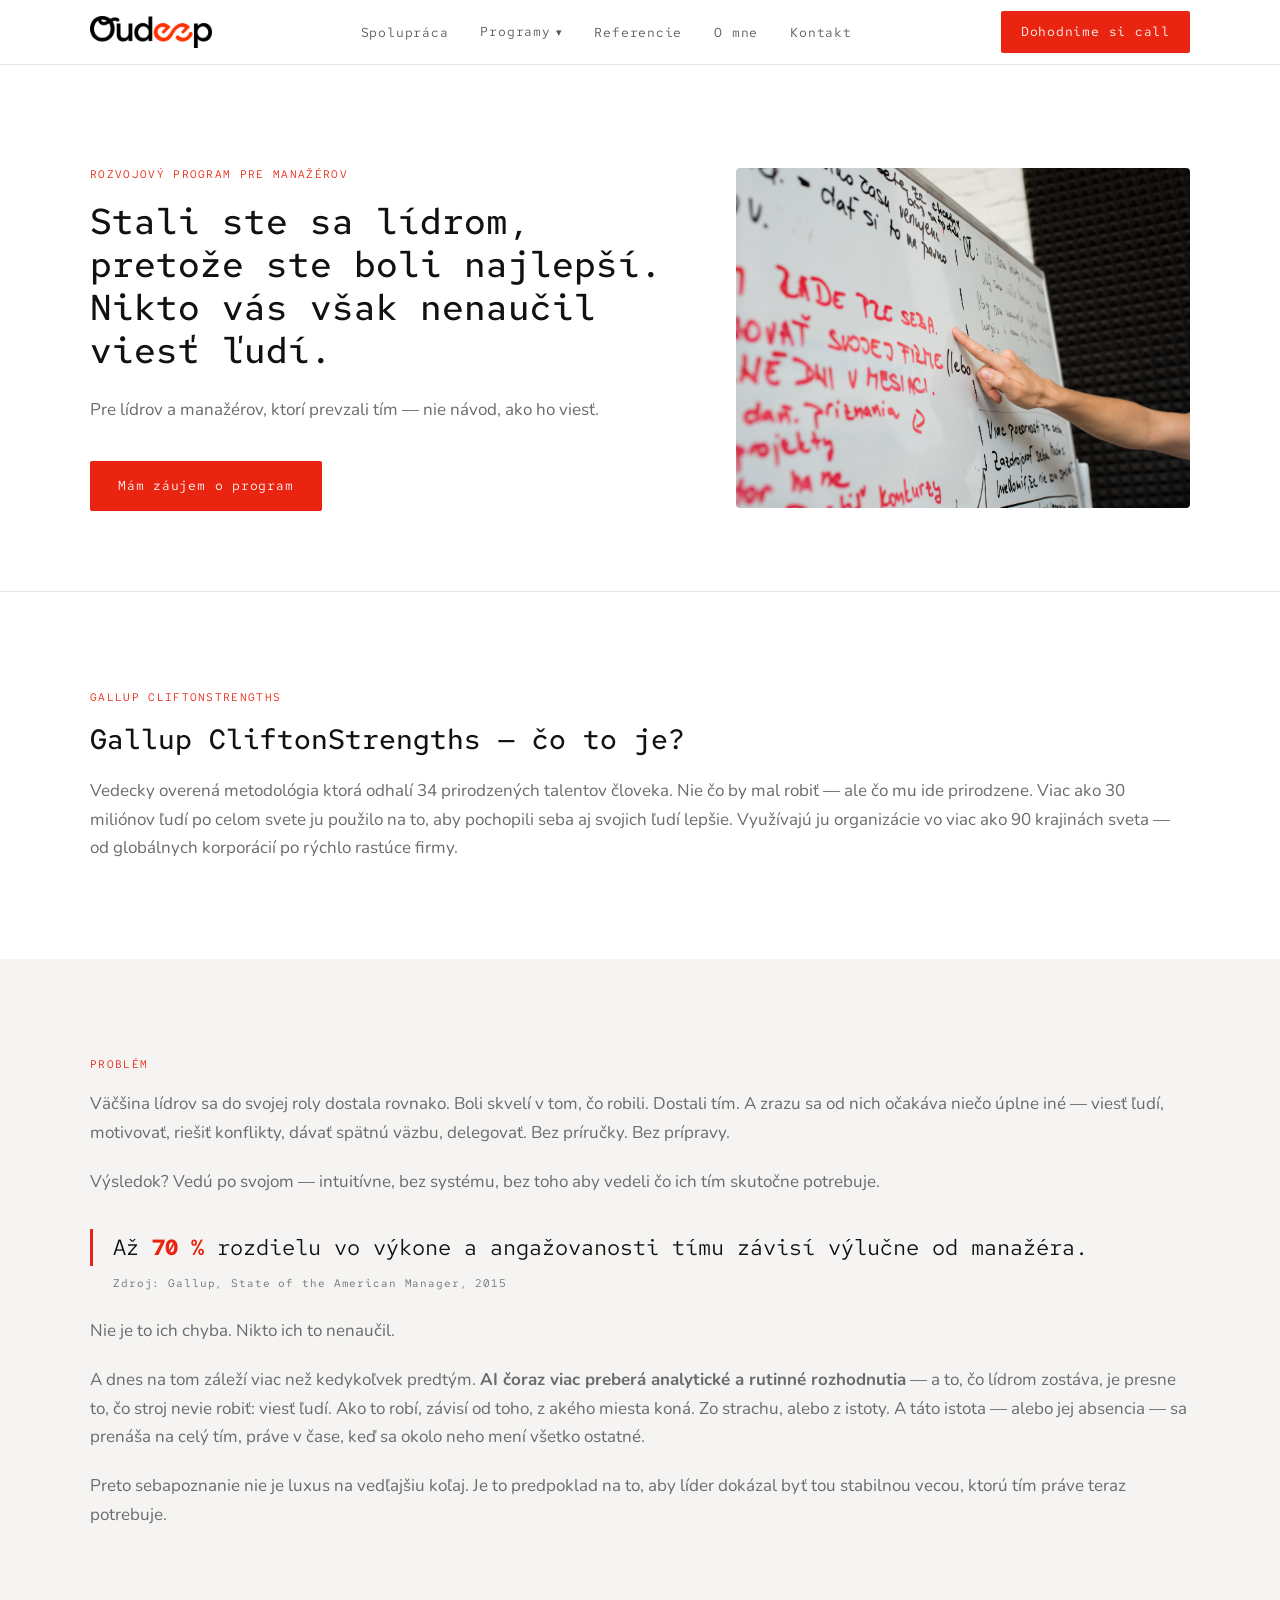
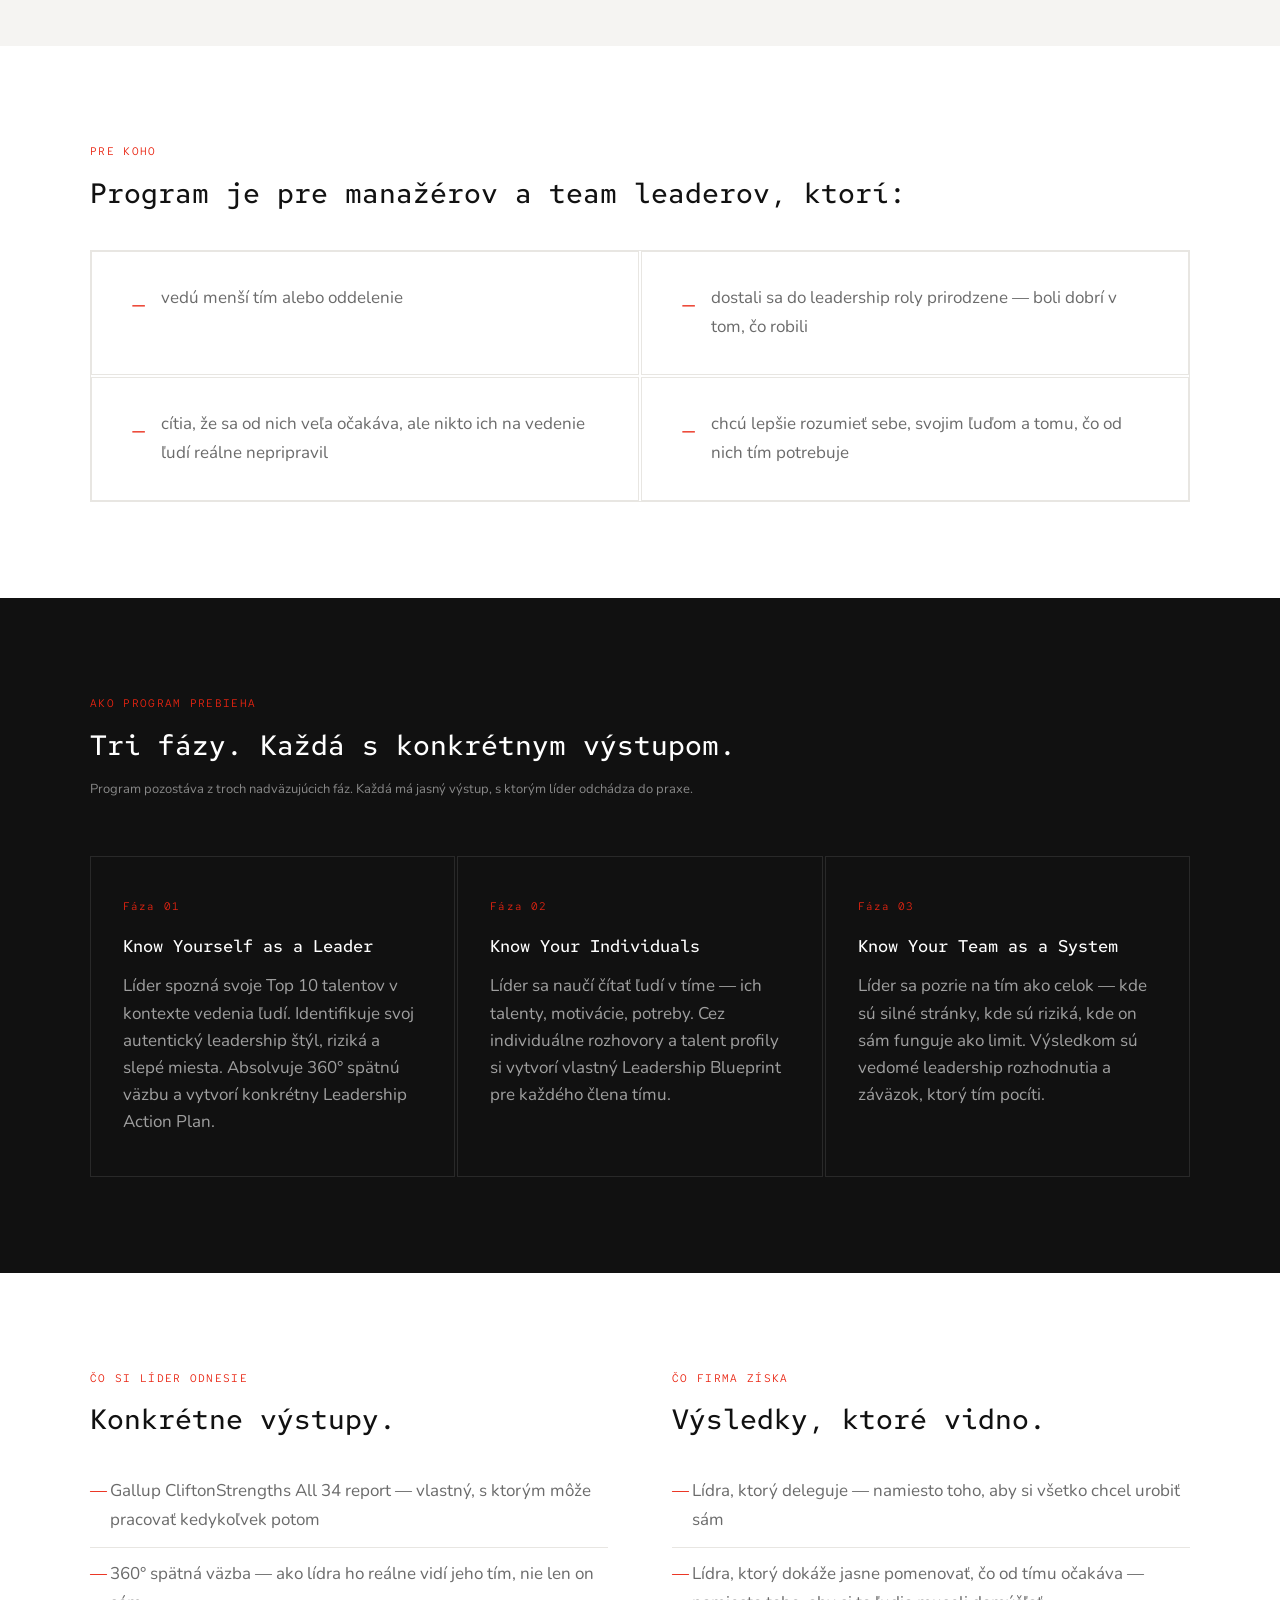
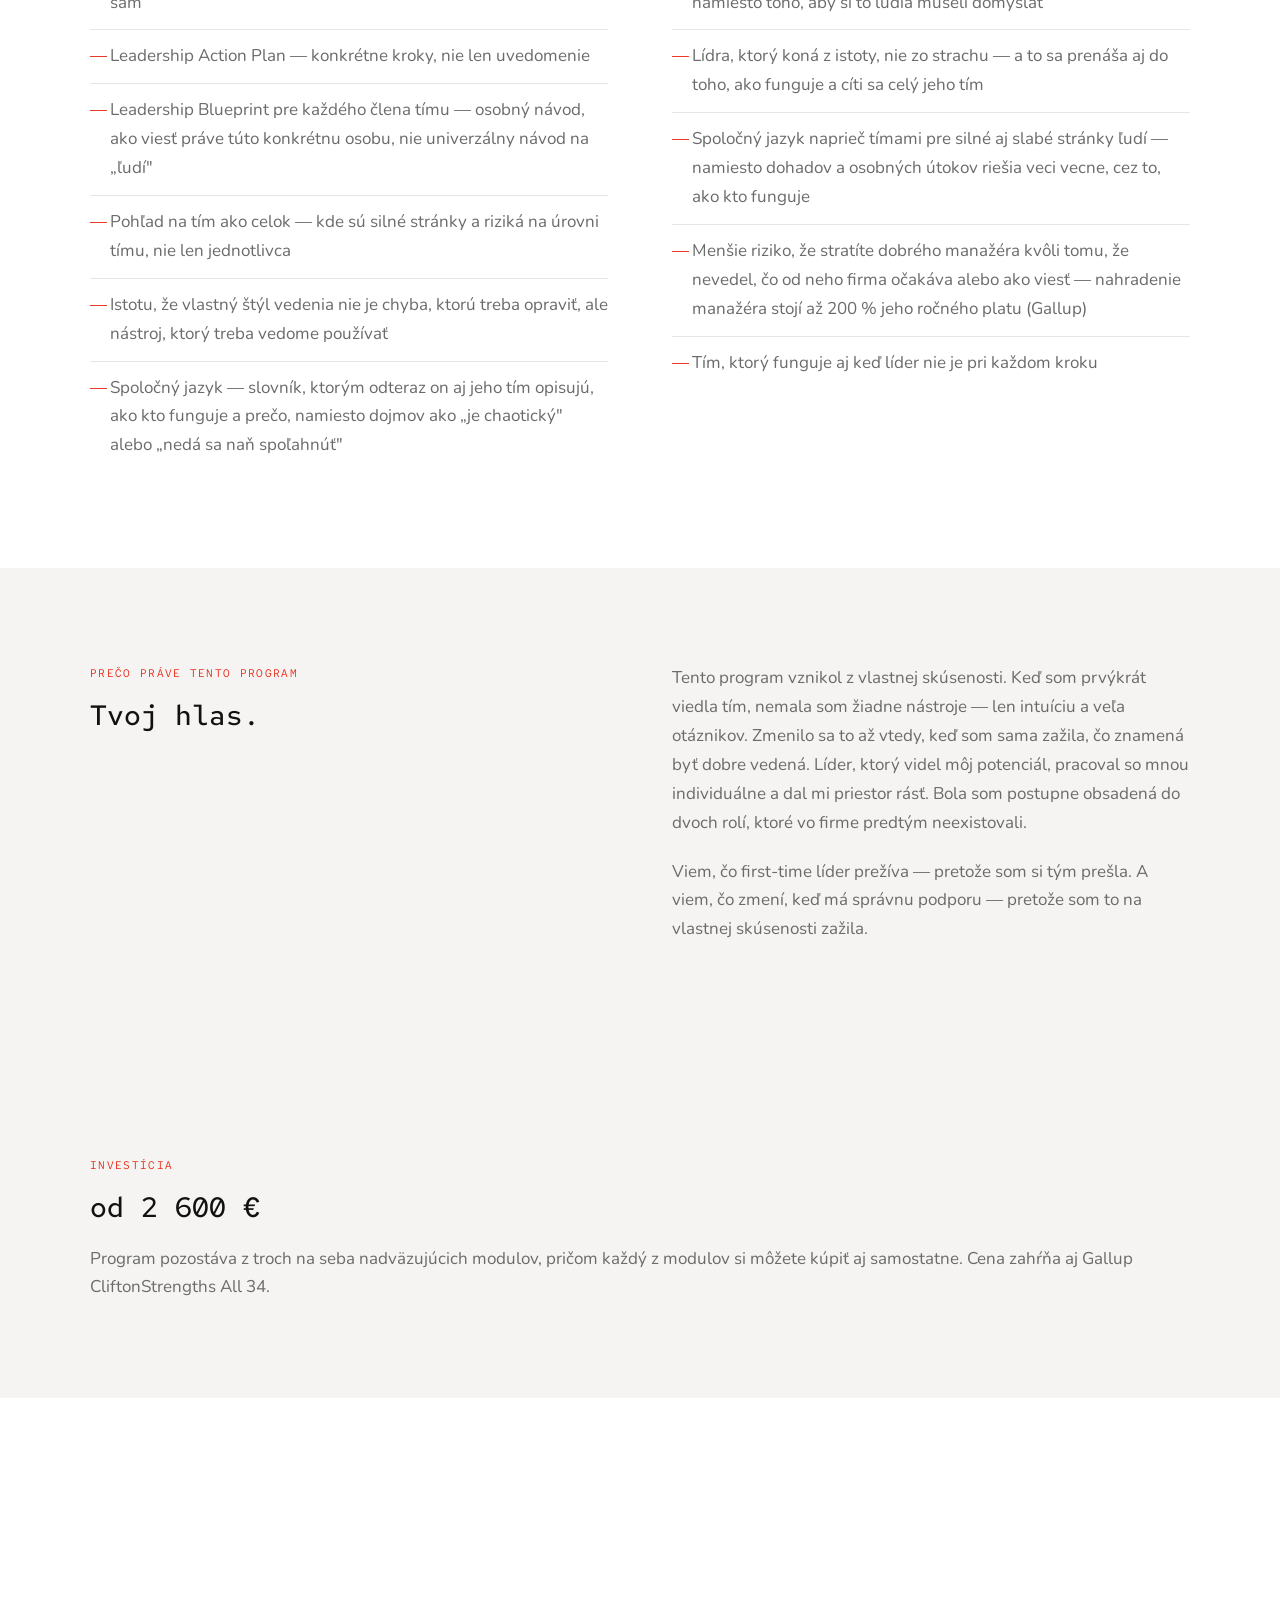
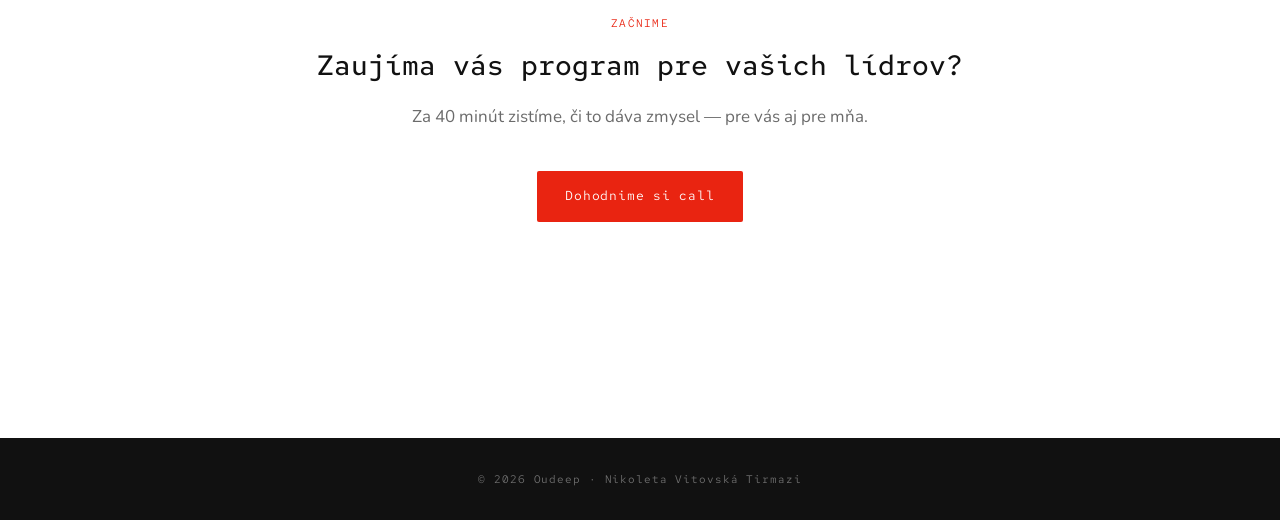
==== commit a17670b2: "Logo v navigácii, hero fotky O mne a homepage, ladenie perexov Nahradenie textového loga obrázkom na" ====
--- a/lead-with-strengths.html
+++ b/lead-with-strengths.html
@@ -13,7 +13,7 @@
 <!-- NAV -->
 <nav>
   <div class="nav-inner">
-    <a class="logo" href="index.html">Ou<span>Deep</span></a>
+    <a class="logo" href="index.html"><img src="media/oudeep-logo-300x79.png" alt="Oudeep"></a>
     <ul class="nav-links">
       <li><a href="index.html#spolupráca">Spolupráca</a></li>
       <li class="nav-dropdown">
--- a/css/style.css
+++ b/css/style.css
@@ -90,14 +90,14 @@
   height: 64px;
 }
 .logo {
-  font-family: var(--font-heading);
-  font-size: var(--text-lg);
-  font-weight: 600;
-  color: var(--black);
-  text-decoration: none;
-  letter-spacing: -0.02em;
-}
-.logo span { color: var(--red); }
+  display: flex;
+  align-items: center;
+}
+.logo img {
+  height: 32px;
+  width: auto;
+  display: block;
+}
 .nav-links {
   display: flex;
   align-items: center;
@@ -251,7 +251,7 @@
 }
 .hero-text h1 { margin-bottom: 24px; }
 .hero-text p {
-  font-size: var(--text-lg);
+  font-size: var(--text-base);
   color: var(--gray-text);
   margin-bottom: 36px;
   max-width: 560px;
@@ -277,6 +277,7 @@
 }
 .hero-image--portrait { aspect-ratio: 3/4; }
 .hero-image--portrait img { object-position: center bottom; }
+.hero-image--square { aspect-ratio: 1/1; }
 
 /* ── PROOF BAR ── */
 .proof-bar {
@@ -732,6 +733,7 @@
   .hero-inner { grid-template-columns: 1fr; gap: 40px; }
   .hero-image { aspect-ratio: 16/9; }
   .hero-image--portrait { aspect-ratio: 3/4; }
+  .hero-image--square { aspect-ratio: 1/1; }
 
   .proof-item { padding: 0 32px 0 0; margin-right: 32px; }
 
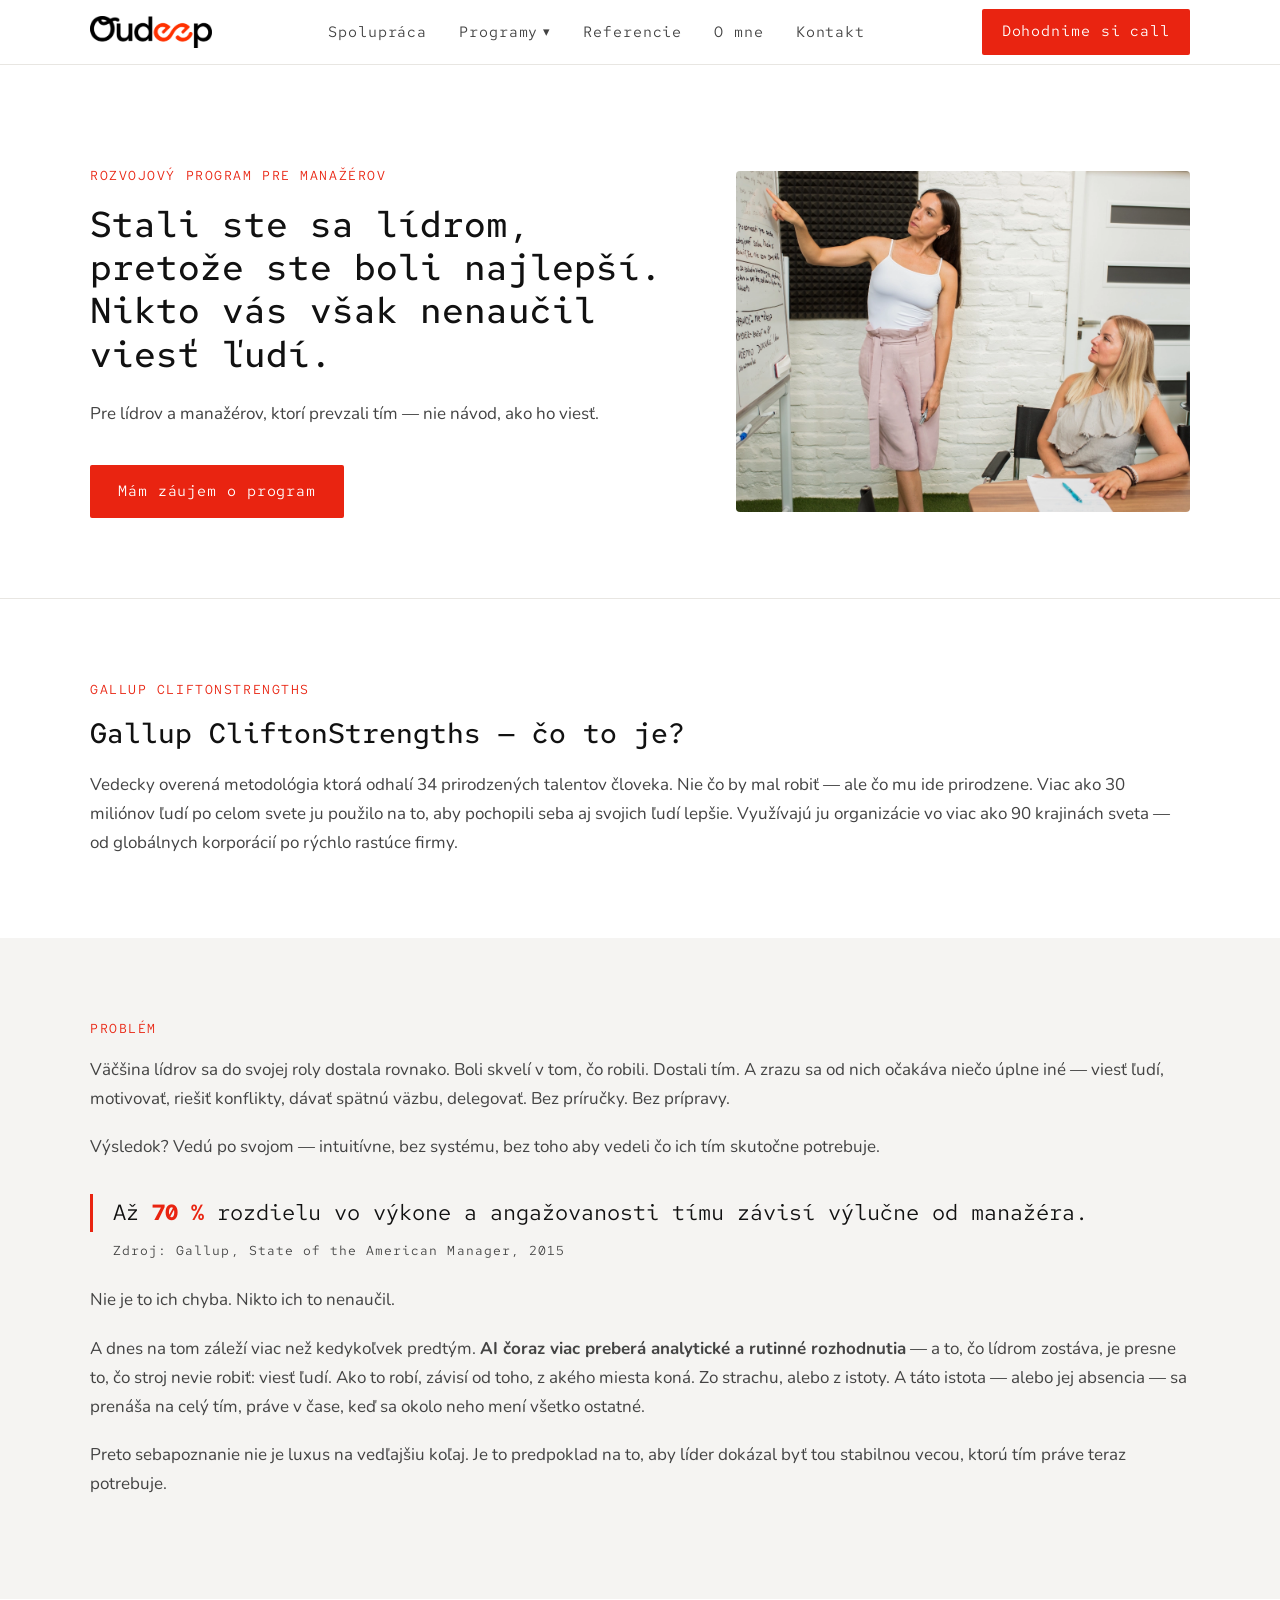
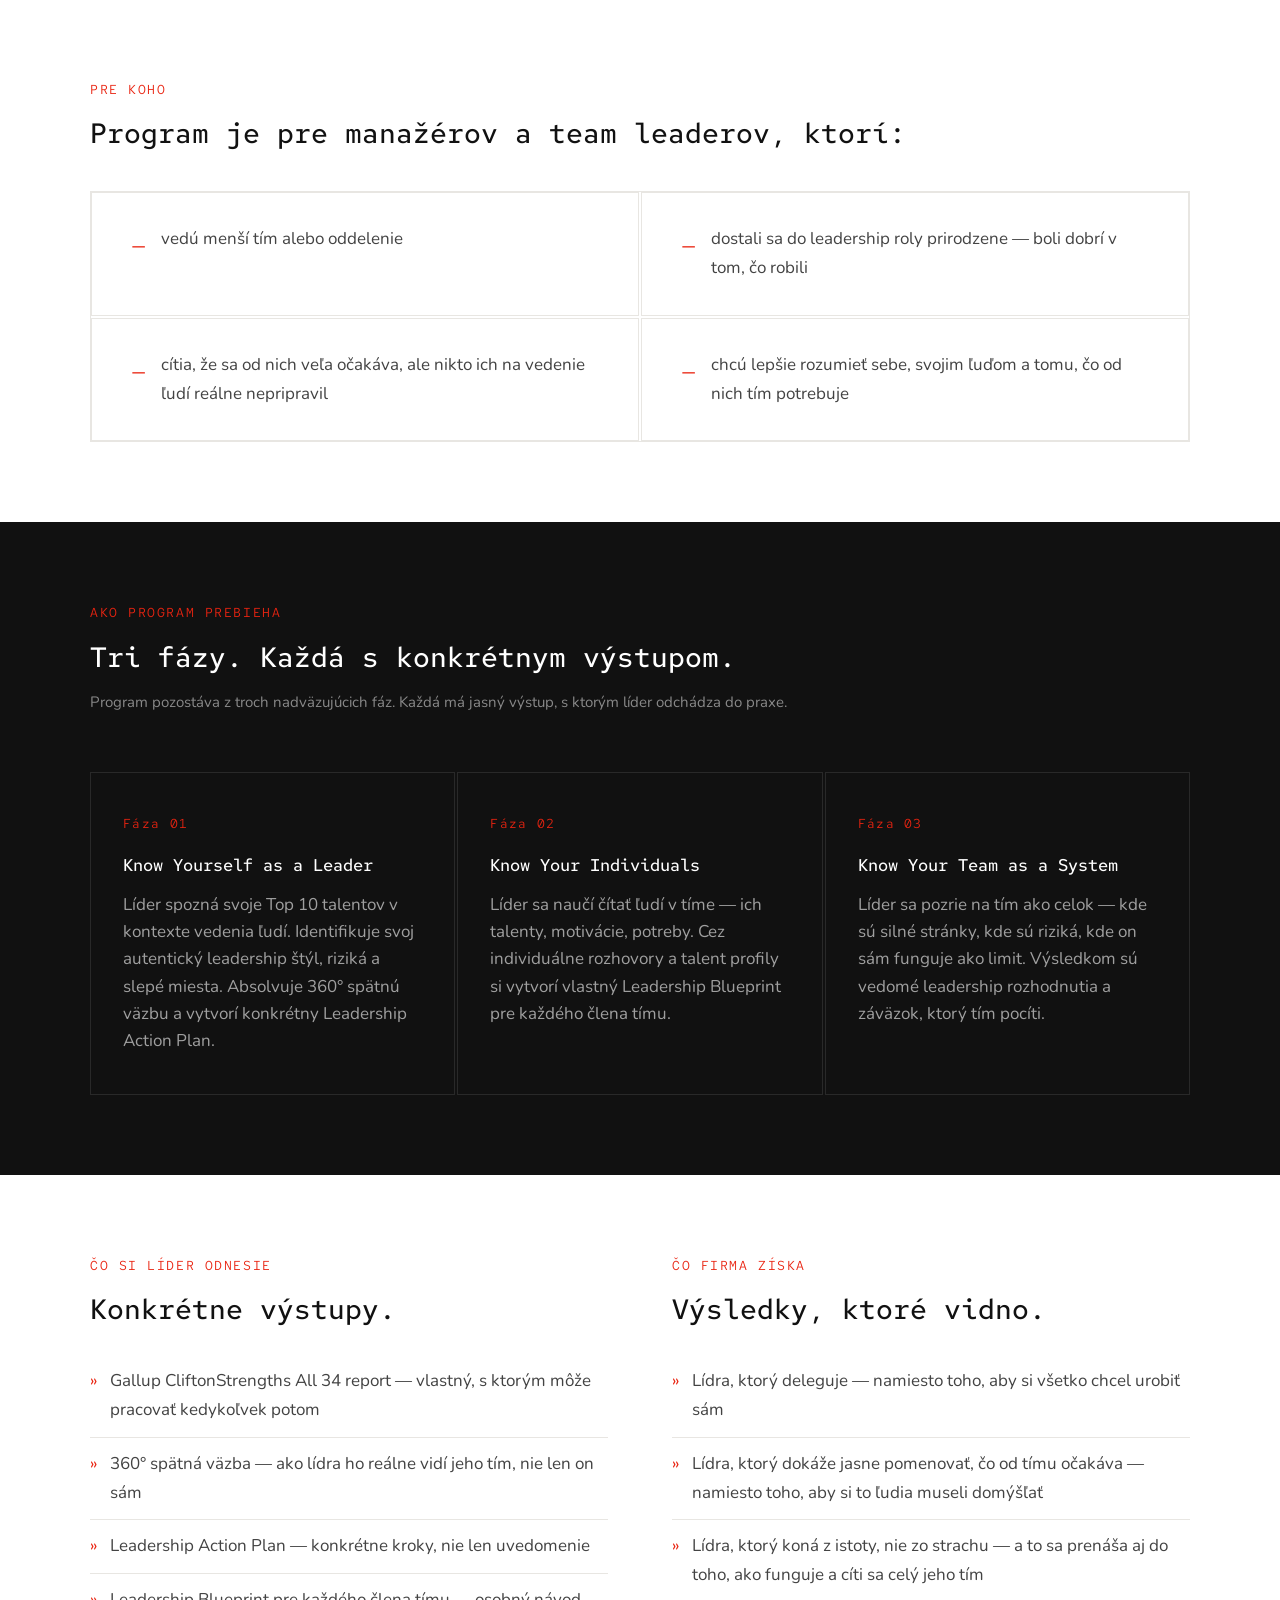
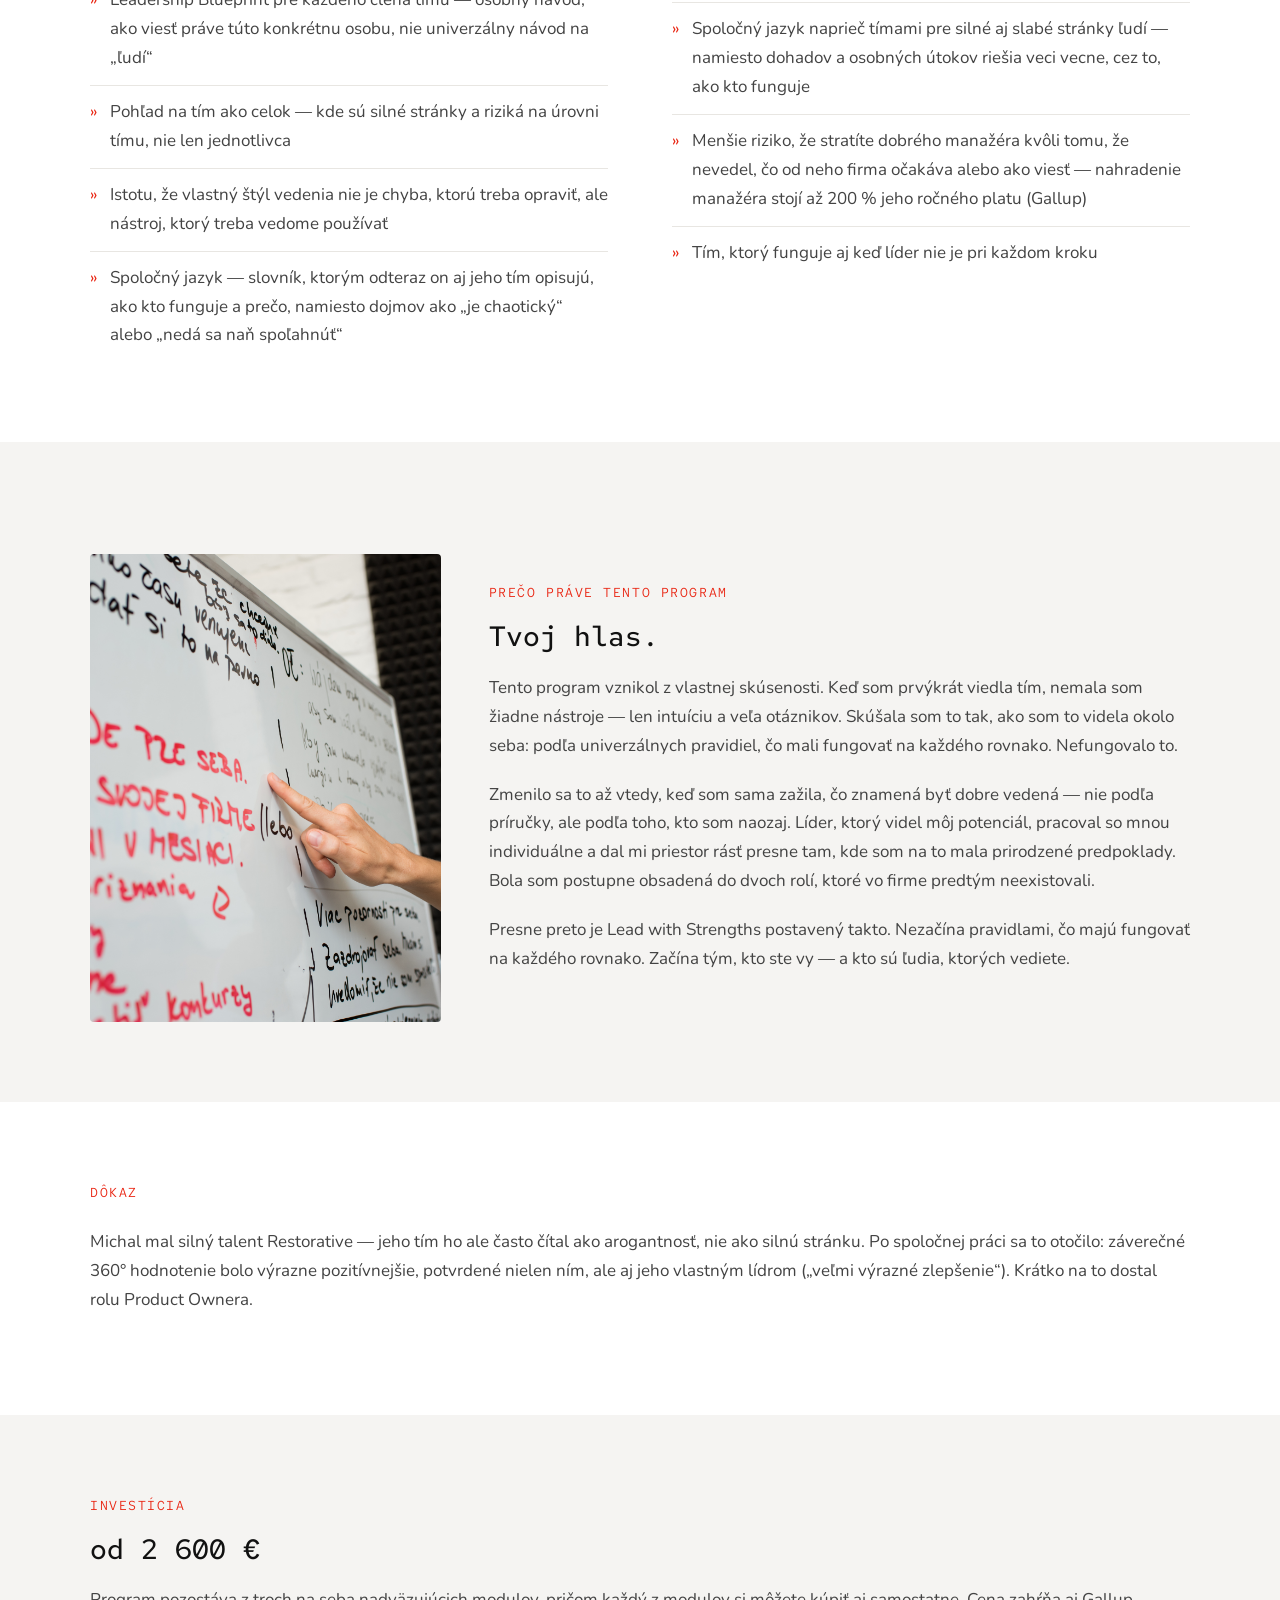
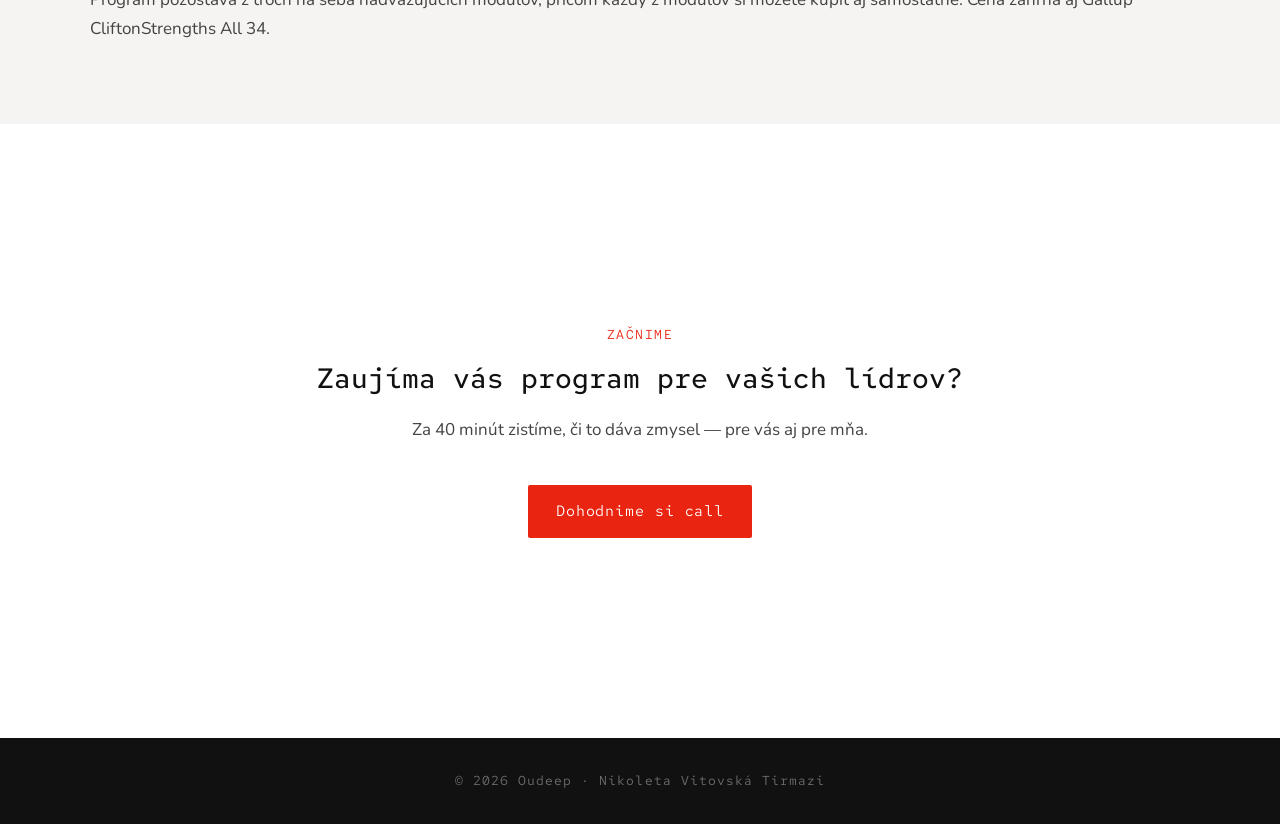
==== commit de8e49e9: "Doplnenie chýbajúceho web copy, výmena fotiek za komprimované webp a typografické ladenie Podľa finá" ====
--- a/lead-with-strengths.html
+++ b/lead-with-strengths.html
@@ -29,7 +29,7 @@
       <li><a href="o-mne.html">O mne</a></li>
       <li><a href="index.html#kontakt">Kontakt</a></li>
     </ul>
-    <a class="nav-cta" href="#">Dohodnime si call</a>
+    <a class="nav-cta" href="https://calendar.app.google/rxbeNdomgocEqDAd6" target="_blank" rel="noopener">Dohodnime si call</a>
     <button class="nav-hamburger" onclick="toggleMenu(this)" aria-label="Menu">
       <span></span><span></span><span></span>
     </button>
@@ -43,7 +43,7 @@
     <a href="referencie.html" onclick="closeMenu()">Referencie</a>
     <a href="o-mne.html" onclick="closeMenu()">O mne</a>
     <a href="index.html#kontakt" onclick="closeMenu()">Kontakt</a>
-    <a href="#" onclick="closeMenu()">Dohodnime si call →</a>
+    <a href="https://calendar.app.google/rxbeNdomgocEqDAd6" target="_blank" rel="noopener" onclick="closeMenu()">Dohodnime si call →</a>
   </div>
 </nav>
 
@@ -54,9 +54,9 @@
       <span class="label">Rozvojový program pre manažérov</span>
       <h1>Stali ste sa lídrom, pretože ste boli najlepší. Nikto vás však nenaučil viesť ľudí.</h1>
       <p>Pre lídrov a manažérov, ktorí prevzali tím — nie návod, ako ho viesť.</p>
-      <a class="btn btn--red" href="#">Mám záujem o program</a>
-    </div>
-    <div class="hero-image"><img src="media/lead-w-strengths-hero.jpg" alt="Lead with Strengths"></div>
+      <a class="btn btn--red" href="https://calendar.app.google/rxbeNdomgocEqDAd6" target="_blank" rel="noopener">Mám záujem o program</a>
+    </div>
+    <div class="hero-image"><img src="media/lead-with-strenghts-hero.webp" alt="Lead with Strengths"></div>
   </div>
 </section>
 
@@ -154,10 +154,10 @@
           <li>Gallup CliftonStrengths All 34 report — vlastný, s ktorým môže pracovať kedykoľvek potom</li>
           <li>360° spätná väzba — ako lídra ho reálne vidí jeho tím, nie len on sám</li>
           <li>Leadership Action Plan — konkrétne kroky, nie len uvedomenie</li>
-          <li>Leadership Blueprint pre každého člena tímu — osobný návod, ako viesť práve túto konkrétnu osobu, nie univerzálny návod na „ľudí"</li>
+          <li>Leadership Blueprint pre každého člena tímu — osobný návod, ako viesť práve túto konkrétnu osobu, nie univerzálny návod na „ľudí“</li>
           <li>Pohľad na tím ako celok — kde sú silné stránky a riziká na úrovni tímu, nie len jednotlivca</li>
           <li>Istotu, že vlastný štýl vedenia nie je chyba, ktorú treba opraviť, ale nástroj, ktorý treba vedome používať</li>
-          <li>Spoločný jazyk — slovník, ktorým odteraz on aj jeho tím opisujú, ako kto funguje a prečo, namiesto dojmov ako „je chaotický" alebo „nedá sa naň spoľahnúť"</li>
+          <li>Spoločný jazyk — slovník, ktorým odteraz on aj jeho tím opisujú, ako kto funguje a prečo, namiesto dojmov ako „je chaotický“ alebo „nedá sa naň spoľahnúť“</li>
         </ul>
       </div>
       <div>
@@ -179,15 +179,25 @@
 <!-- PREČO PRÁVE TENTO PROGRAM -->
 <section class="section section--gray">
   <div class="container">
-    <div class="tfr-why-inner">
-      <div>
+    <div class="tdd-workshop-grid">
+      <div class="hero-image hero-image--portrait"><img src="media/lead-with-strenghts-bottom.webp" alt="Lead with Strengths"></div>
+      <div class="tfr-why-text">
         <span class="label">Prečo práve tento program</span>
-        <h2>Tvoj hlas.</h2>
-      </div>
-      <div class="tfr-why-text">
-        <p>Tento program vznikol z vlastnej skúsenosti. Keď som prvýkrát viedla tím, nemala som žiadne nástroje — len intuíciu a veľa otáznikov. Zmenilo sa to až vtedy, keď som sama zažila, čo znamená byť dobre vedená. Líder, ktorý videl môj potenciál, pracoval so mnou individuálne a dal mi priestor rásť. Bola som postupne obsadená do dvoch rolí, ktoré vo firme predtým neexistovali.</p>
-        <p>Viem, čo first-time líder prežíva — pretože som si tým prešla. A viem, čo zmení, keď má správnu podporu — pretože som to na vlastnej skúsenosti zažila.</p>
-      </div>
+        <h2 style="margin-bottom:20px;">Tvoj hlas.</h2>
+        <p>Tento program vznikol z vlastnej skúsenosti. Keď som prvýkrát viedla tím, nemala som žiadne nástroje — len intuíciu a veľa otáznikov. Skúšala som to tak, ako som to videla okolo seba: podľa univerzálnych pravidiel, čo mali fungovať na každého rovnako. Nefungovalo to.</p>
+        <p>Zmenilo sa to až vtedy, keď som sama zažila, čo znamená byť dobre vedená — nie podľa príručky, ale podľa toho, kto som naozaj. Líder, ktorý videl môj potenciál, pracoval so mnou individuálne a dal mi priestor rásť presne tam, kde som na to mala prirodzené predpoklady. Bola som postupne obsadená do dvoch rolí, ktoré vo firme predtým neexistovali.</p>
+        <p>Presne preto je Lead with Strengths postavený takto. Nezačína pravidlami, čo majú fungovať na každého rovnako. Začína tým, kto ste vy — a kto sú ľudia, ktorých vediete.</p>
+      </div>
+    </div>
+  </div>
+</section>
+
+<!-- DÔKAZ -->
+<section class="section">
+  <div class="container">
+    <span class="label">Dôkaz</span>
+    <div class="problem-text" style="margin-top:24px;">
+      <p>Michal mal silný talent Restorative — jeho tím ho ale často čítal ako arogantnosť, nie ako silnú stránku. Po spoločnej práci sa to otočilo: záverečné 360° hodnotenie bolo výrazne pozitívnejšie, potvrdené nielen ním, ale aj jeho vlastným lídrom („veľmi výrazné zlepšenie“). Krátko na to dostal rolu Product Ownera.</p>
     </div>
   </div>
 </section>
@@ -210,7 +220,7 @@
       <span class="label">Začnime</span>
       <h2>Zaujíma vás program pre vašich lídrov?</h2>
       <p>Za 40 minút zistíme, či to dáva zmysel — pre vás aj pre mňa.</p>
-      <a class="btn btn--red" href="#">Dohodnime si call</a>
+      <a class="btn btn--red" href="https://calendar.app.google/rxbeNdomgocEqDAd6" target="_blank" rel="noopener">Dohodnime si call</a>
     </div>
   </div>
 </section>
--- a/css/style.css
+++ b/css/style.css
@@ -6,15 +6,15 @@
   --white: #ffffff;
   --gray-light: #F5F4F2;
   --gray-mid: #E8E6E2;
-  --gray-text: #6B6B6B;
+  --gray-text: #434343;
   --font-heading: 'Red Hat Mono', monospace;
   --font-body: 'Nunito', sans-serif;
   --max: 1100px;
   --pad: clamp(24px, 5vw, 80px);
 
   /* Typografická škála */
-  --text-xs:   11px;   /* labely, čísla */
-  --text-sm:   13px;   /* nav, tlačítka, zdroje */
+  --text-xs:   13px;   /* labely, čísla */
+  --text-sm:   15px;   /* nav, tlačítka, zdroje */
   --text-base: 17px;   /* body text */
   --text-lg:   clamp(18px, 2vw, 22px);  /* perex, důležitý text */
   --text-xl:   clamp(20px, 2.5vw, 28px);  /* H2 */
@@ -34,7 +34,7 @@
 
 /* ── UTILITIES ── */
 .container { max-width: var(--max); margin: 0 auto; }
-.section { padding: 96px var(--pad); }
+.section { padding: 80px var(--pad); }
 .section--gray { background: var(--gray-light); }
 .section--dark { background: var(--black); color: var(--white); }
 
@@ -109,11 +109,10 @@
   font-size: var(--text-sm);
   letter-spacing: 0.06em;
   text-decoration: none;
-  color: var(--black);
-  opacity: 0.7;
-  transition: opacity 0.2s;
-}
-.nav-links a:hover { opacity: 1; }
+  color: var(--gray-text);
+  transition: color 0.2s;
+}
+.nav-links a:hover { color: var(--black); }
 .nav-cta {
   font-family: var(--font-heading);
   font-size: var(--text-sm);
@@ -136,9 +135,8 @@
   font-size: var(--text-sm);
   letter-spacing: 0.06em;
   text-decoration: none;
-  color: var(--black);
-  opacity: 0.7;
-  transition: opacity 0.2s;
+  color: var(--gray-text);
+  transition: color 0.2s;
   background: none;
   border: none;
   cursor: pointer;
@@ -152,9 +150,9 @@
   font-size: var(--text-xs);
   transition: transform 0.2s;
 }
-.nav-dropdown-toggle:hover { opacity: 1; }
+.nav-dropdown-toggle:hover { color: var(--black); }
 .nav-dropdown-toggle.open::after { transform: rotate(180deg); }
-.nav-dropdown-toggle.open { opacity: 1; }
+.nav-dropdown-toggle.open { color: var(--black); }
 
 .dropdown-menu {
   display: none;
@@ -175,14 +173,13 @@
   font-size: var(--text-sm);
   letter-spacing: 0.06em;
   text-decoration: none;
-  color: var(--black);
+  color: var(--gray-text);
   padding: 14px 20px;
   border-bottom: 1px solid var(--gray-mid);
-  opacity: 0.8;
-  transition: background 0.15s, opacity 0.15s;
+  transition: background 0.15s, color 0.15s;
 }
 .dropdown-menu a:last-child { border-bottom: none; }
-.dropdown-menu a:hover { background: var(--gray-light); opacity: 1; }
+.dropdown-menu a:hover { background: var(--gray-light); color: var(--black); }
 
 /* ── HAMBURGER ── */
 .nav-hamburger {
@@ -221,18 +218,16 @@
 .nav-mobile.open { display: flex; }
 .nav-mobile a {
   font-family: var(--font-heading);
-  font-size: var(--text-sm);
-  letter-spacing: 0.06em;
-  text-decoration: none;
-  color: var(--black);
-  padding: 14px 0;
+  font-size: var(--text-xs);
+  letter-spacing: 0.06em;
+  text-decoration: none;
+  color: var(--gray-text);
+  padding: 10px 0;
   border-bottom: 1px solid var(--gray-mid);
-  opacity: 0.8;
 }
 .nav-mobile a:last-child {
   border-bottom: none;
   color: var(--red);
-  opacity: 1;
   margin-top: 8px;
 }
 
@@ -425,6 +420,16 @@
   border-bottom: 1px solid var(--red);
   padding-bottom: 2px;
 }
+
+/* ── TDD WORKSHOP MEDIA ── */
+.tdd-workshop-grid {
+  display: grid;
+  grid-template-columns: 1fr 2fr;
+  gap: 48px;
+  align-items: center;
+  margin-top: 32px;
+}
+.tdd-workshop-grid .hero-image { margin: 0; }
 
 /* ── O MNE ── */
 .o-mne-inner {
@@ -660,7 +665,7 @@
 }
 .lws-list li:last-child { border-bottom: none; }
 .lws-list li::before {
-  content: '—';
+  content: '»';
   position: absolute;
   left: 0;
   color: var(--red);
@@ -755,6 +760,8 @@
 
   .o-mne-inner { grid-template-columns: 1fr; gap: 40px; }
   .o-mne-foto { aspect-ratio: 16/9; }
+
+  .tdd-workshop-grid { grid-template-columns: 1fr; gap: 24px; }
 }
 
 /* ── MOBIL (max 600px) ── */
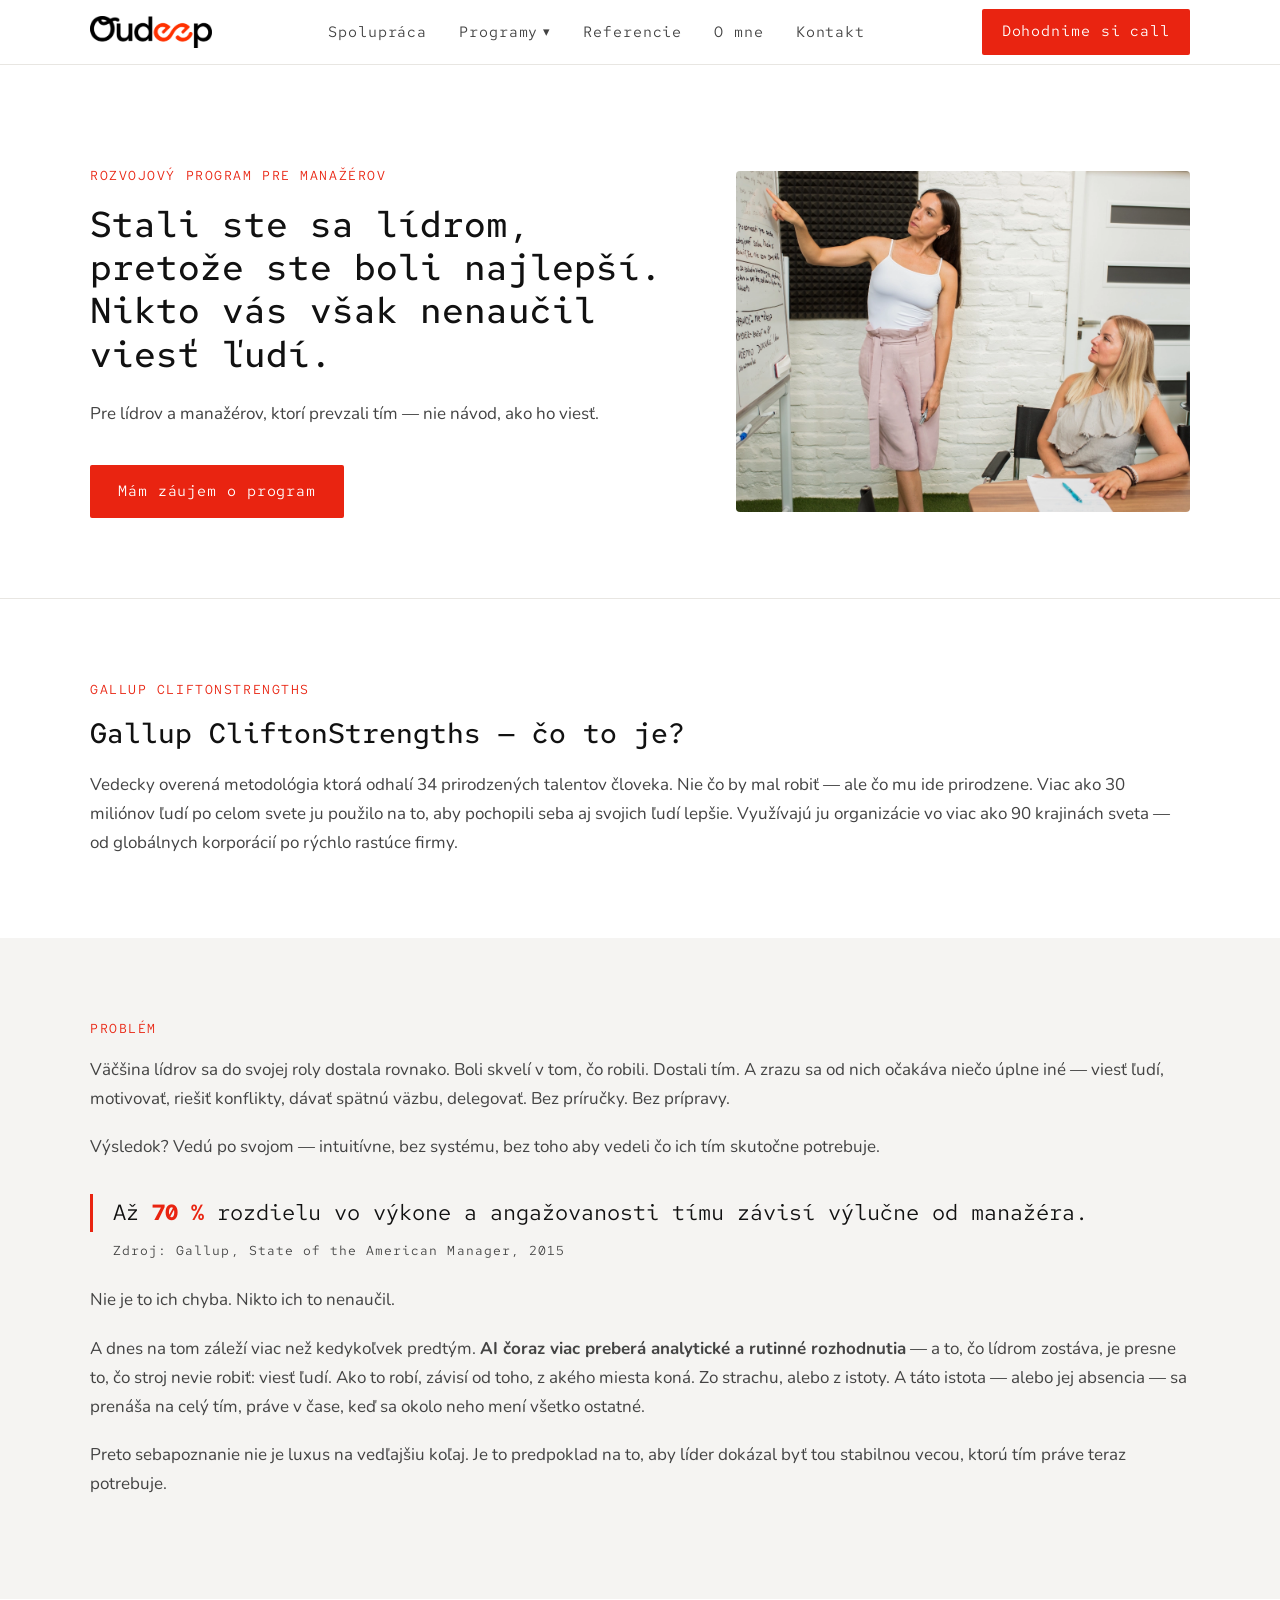
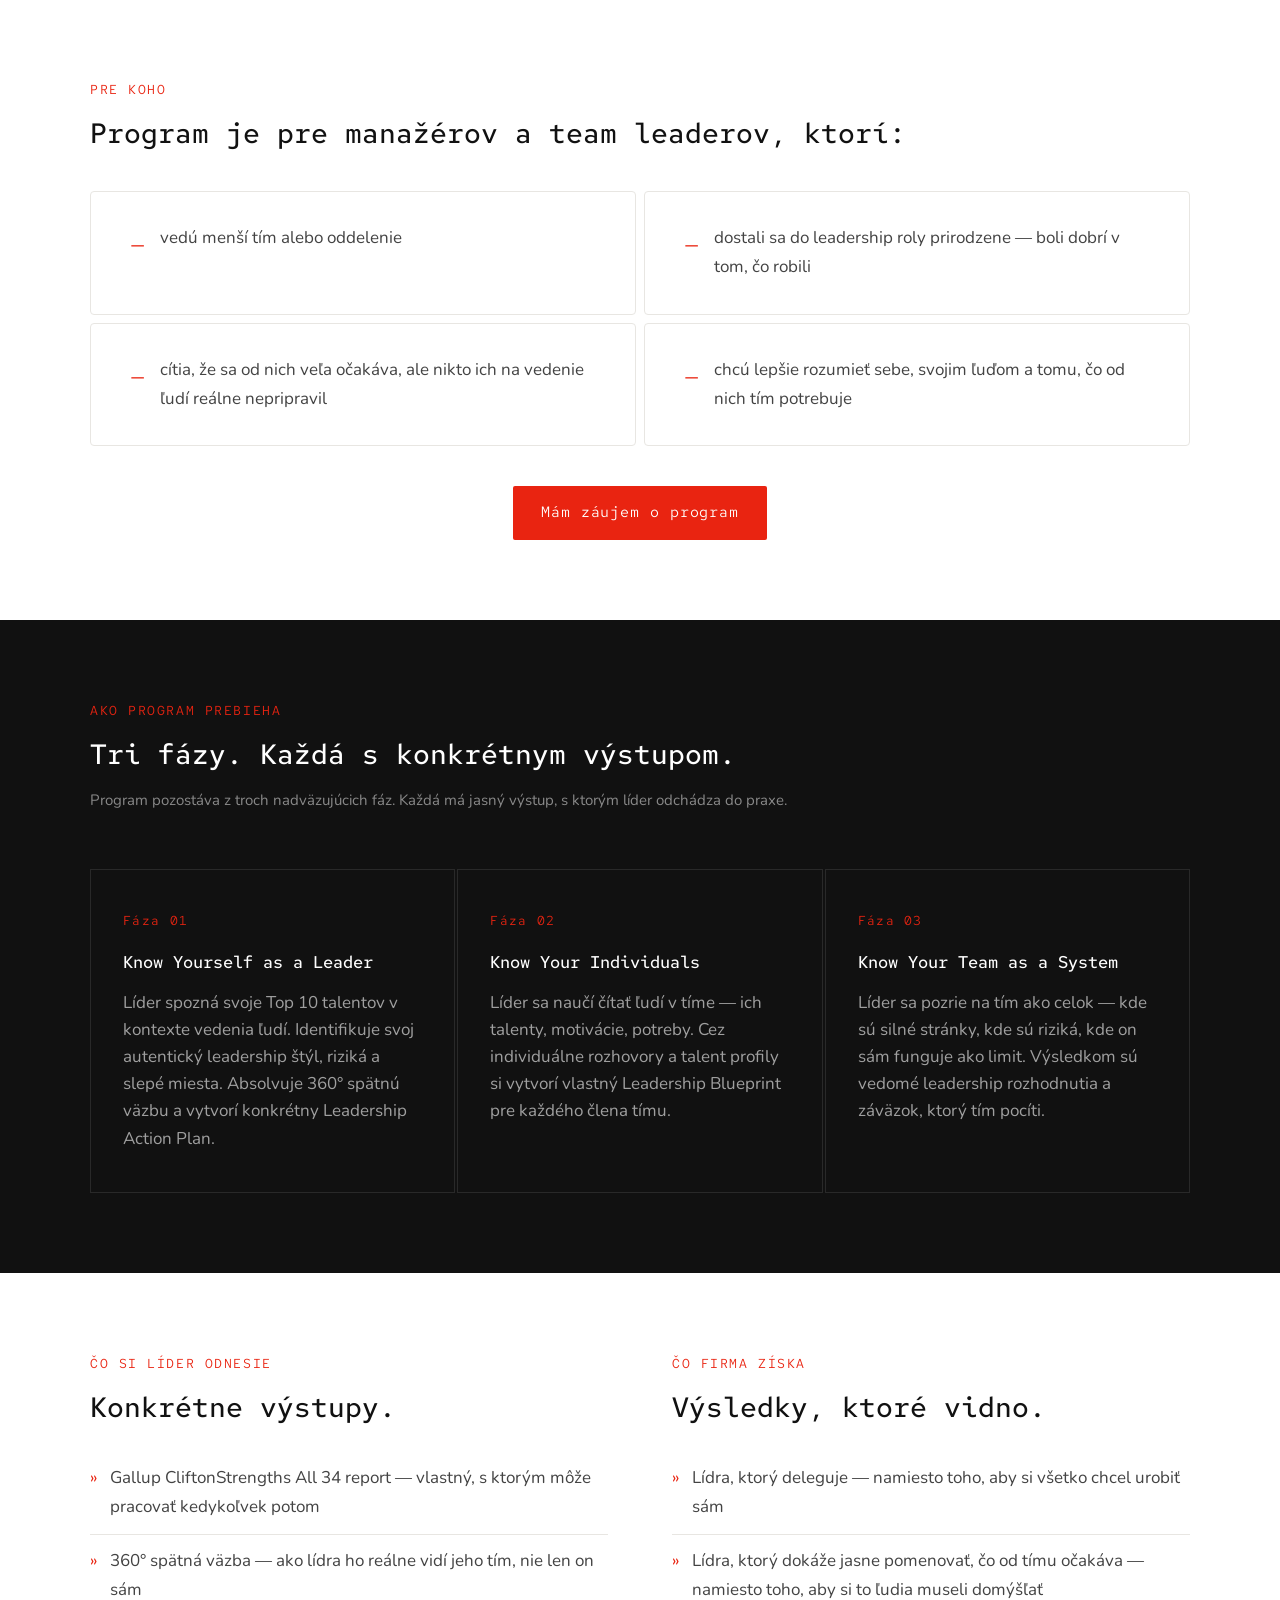
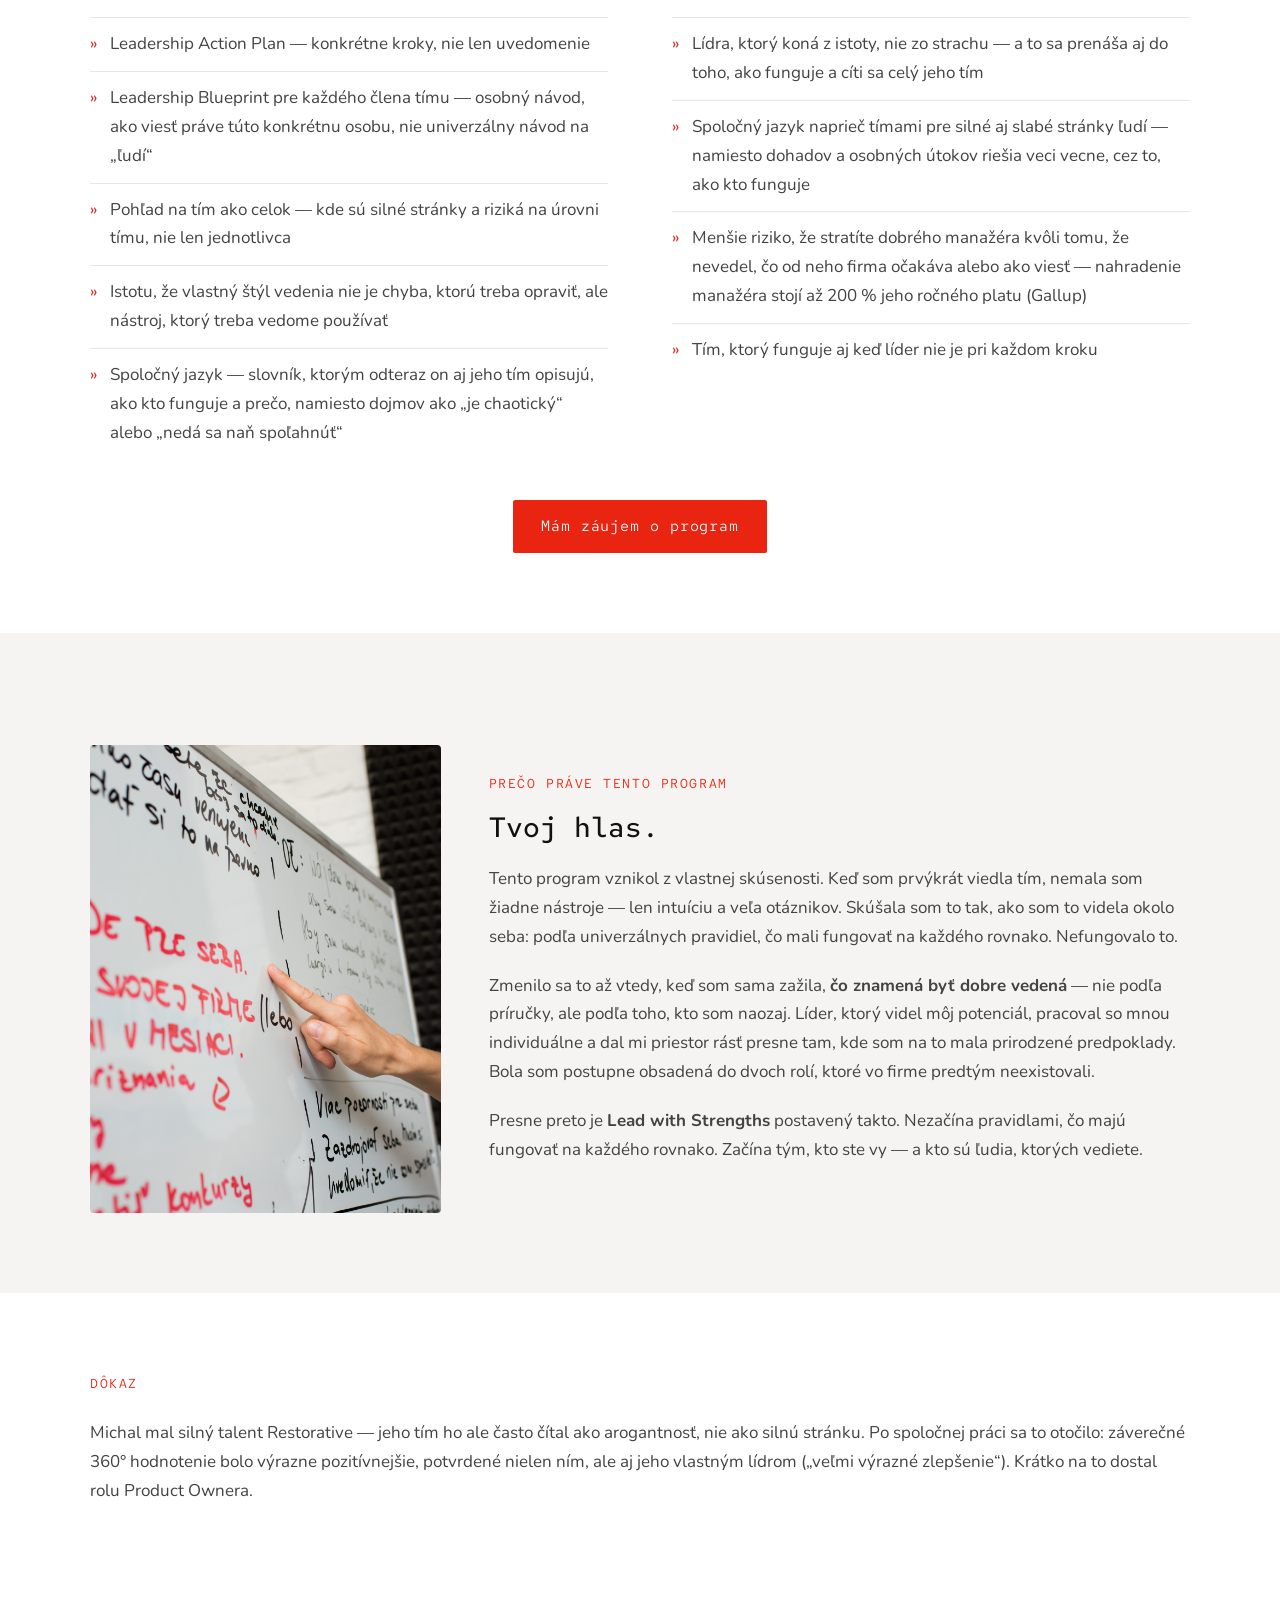
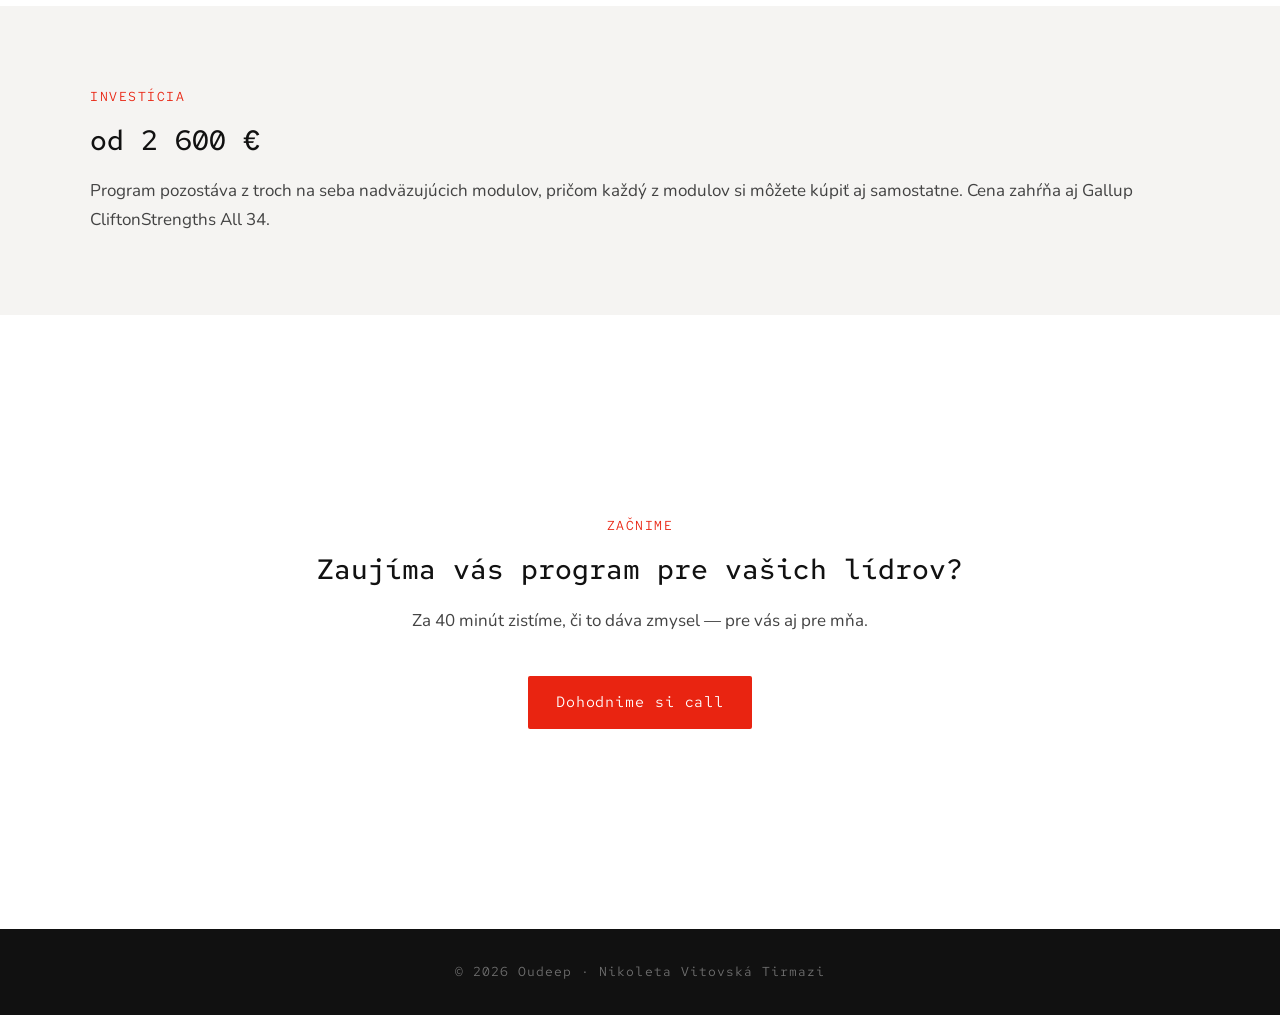
==== commit a8b079b5: "CTA tlačidlá naprieč sekciami, opravy kontaktu a zvýraznenie kľúčových fráz Pridané CTA buttony (Goo" ====
--- a/lead-with-strengths.html
+++ b/lead-with-strengths.html
@@ -5,7 +5,7 @@
 <meta name="viewport" content="width=device-width, initial-scale=1.0">
 <title>Lead with Strengths — Oudeep</title>
 <link rel="preconnect" href="https://fonts.googleapis.com">
-<link href="https://fonts.googleapis.com/css2?family=Red+Hat+Mono:wght@400;500;600&family=Nunito:wght@400;500;600&display=swap" rel="stylesheet">
+<link href="https://fonts.googleapis.com/css2?family=Red+Hat+Mono:wght@400;500;600&family=Nunito:wght@400;500;600;700&display=swap" rel="stylesheet">
 <link rel="stylesheet" href="css/style.css">
 </head>
 <body>
@@ -114,6 +114,9 @@
         <p>chcú lepšie rozumieť sebe, svojim ľuďom a tomu, čo od nich tím potrebuje</p>
       </div>
     </div>
+    <div style="text-align:center; margin-top:40px;">
+      <a class="btn btn--red" href="https://calendar.app.google/rxbeNdomgocEqDAd6" target="_blank" rel="noopener">Mám záujem o program</a>
+    </div>
   </div>
 </section>
 
@@ -173,6 +176,9 @@
         </ul>
       </div>
     </div>
+    <div style="text-align:center; margin-top:40px;">
+      <a class="btn btn--red" href="https://calendar.app.google/rxbeNdomgocEqDAd6" target="_blank" rel="noopener">Mám záujem o program</a>
+    </div>
   </div>
 </section>
 
@@ -185,8 +191,8 @@
         <span class="label">Prečo práve tento program</span>
         <h2 style="margin-bottom:20px;">Tvoj hlas.</h2>
         <p>Tento program vznikol z vlastnej skúsenosti. Keď som prvýkrát viedla tím, nemala som žiadne nástroje — len intuíciu a veľa otáznikov. Skúšala som to tak, ako som to videla okolo seba: podľa univerzálnych pravidiel, čo mali fungovať na každého rovnako. Nefungovalo to.</p>
-        <p>Zmenilo sa to až vtedy, keď som sama zažila, čo znamená byť dobre vedená — nie podľa príručky, ale podľa toho, kto som naozaj. Líder, ktorý videl môj potenciál, pracoval so mnou individuálne a dal mi priestor rásť presne tam, kde som na to mala prirodzené predpoklady. Bola som postupne obsadená do dvoch rolí, ktoré vo firme predtým neexistovali.</p>
-        <p>Presne preto je Lead with Strengths postavený takto. Nezačína pravidlami, čo majú fungovať na každého rovnako. Začína tým, kto ste vy — a kto sú ľudia, ktorých vediete.</p>
+        <p>Zmenilo sa to až vtedy, keď som sama zažila, <strong>čo znamená byť dobre vedená</strong> — nie podľa príručky, ale podľa toho, kto som naozaj. Líder, ktorý videl môj potenciál, pracoval so mnou individuálne a dal mi priestor rásť presne tam, kde som na to mala prirodzené predpoklady. Bola som postupne obsadená do dvoch rolí, ktoré vo firme predtým neexistovali.</p>
+        <p>Presne preto je <strong>Lead with Strengths</strong> postavený takto. Nezačína pravidlami, čo majú fungovať na každého rovnako. Začína tým, kto ste vy — a kto sú ľudia, ktorých vediete.</p>
       </div>
     </div>
   </div>
--- a/css/style.css
+++ b/css/style.css
@@ -305,13 +305,13 @@
 .pre-koho-grid {
   display: grid;
   grid-template-columns: 1fr 1fr;
-  gap: 2px;
+  gap: 8px;
   margin-top: 56px;
-  border: 1px solid var(--gray-mid);
 }
 .pre-koho-block {
   padding: 48px;
   border: 1px solid var(--gray-mid);
+  border-radius: 4px;
 }
 .pre-koho-block h3 { margin-bottom: 16px; }
 .pre-koho-block p { color: var(--gray-text); }
@@ -342,7 +342,7 @@
 .programy-grid {
   display: grid;
   grid-template-columns: 1fr 1fr;
-  gap: 24px;
+  gap: 8px;
   margin-top: 56px;
 }
 .program-karta {
@@ -376,7 +376,7 @@
 .referencie-grid {
   display: grid;
   grid-template-columns: repeat(3, 1fr);
-  gap: 24px;
+  gap: 8px;
   margin-top: 56px;
 }
 .referencia {
@@ -523,6 +523,7 @@
   color: var(--gray-text);
 }
 .cta-contact a { color: var(--black); text-decoration: none; border-bottom: 1px solid var(--gray-mid); }
+.cta-contact span:not(:last-child)::after { content: '·'; margin: 0 8px; }
 
 /* ── FOOTER ── */
 footer {
@@ -603,13 +604,13 @@
 .lws-prekoho-grid {
   display: grid;
   grid-template-columns: 1fr 1fr;
-  gap: 2px;
+  gap: 8px;
   margin-top: 40px;
-  border: 1px solid var(--gray-mid);
 }
 .lws-prekoho-item {
   padding: 32px 40px;
   border: 1px solid var(--gray-mid);
+  border-radius: 4px;
   display: flex;
   gap: 16px;
   align-items: flex-start;
@@ -759,7 +760,6 @@
   .lws-two-col { grid-template-columns: 1fr; gap: 48px; }
 
   .o-mne-inner { grid-template-columns: 1fr; gap: 40px; }
-  .o-mne-foto { aspect-ratio: 16/9; }
 
   .tdd-workshop-grid { grid-template-columns: 1fr; gap: 24px; }
 }
@@ -790,7 +790,7 @@
   .principy-grid { grid-template-columns: 1fr; }
   .princip { padding: 32px 24px; }
 
-  .programy-grid { grid-template-columns: 1fr; gap: 16px; }
+  .programy-grid { grid-template-columns: 1fr; gap: 8px; }
   .program-karta { padding: 32px 24px; min-height: auto; }
 
   .referencie-grid { grid-template-columns: 1fr; }
@@ -808,4 +808,5 @@
 
   .cta-zaver { padding: 72px 0; }
   .cta-contact { display: flex; flex-direction: column; gap: 8px; align-items: center; }
-}
+  .cta-contact span:not(:last-child)::after { content: none; margin: 0; }
+}
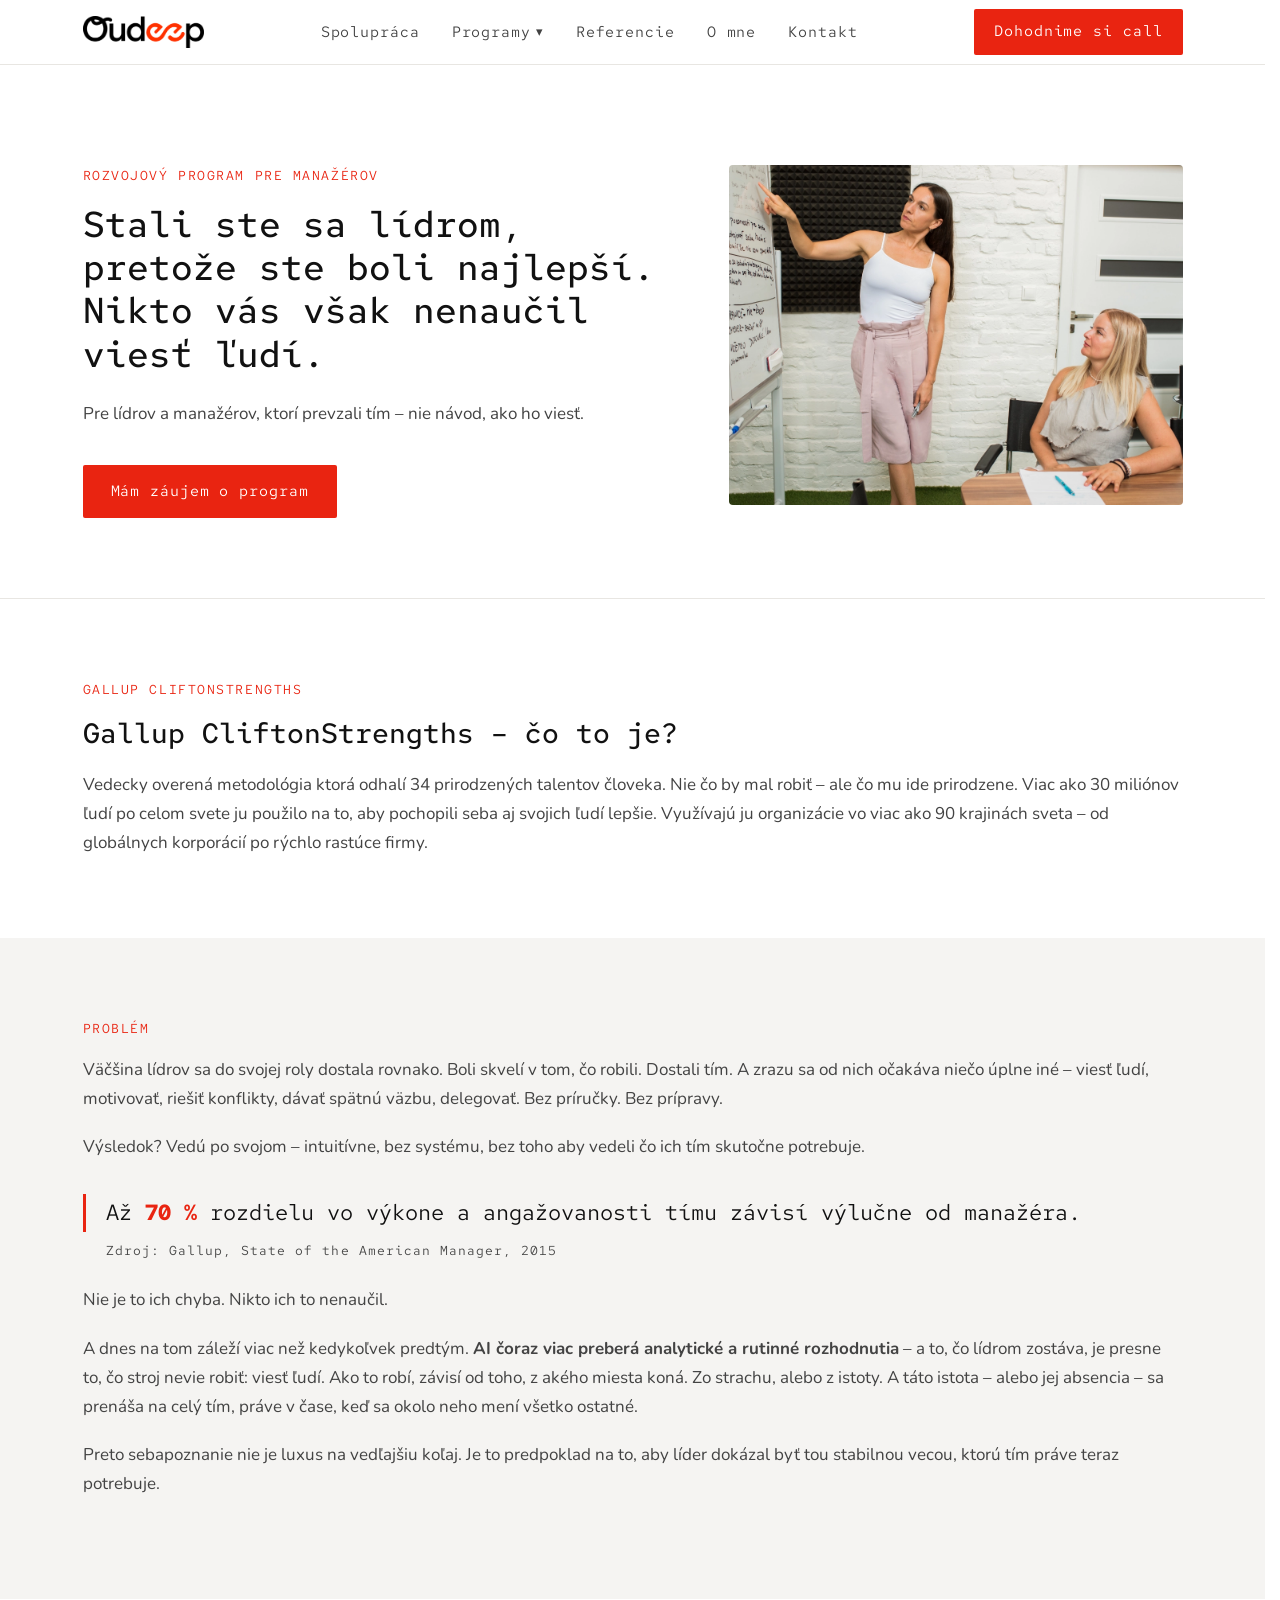
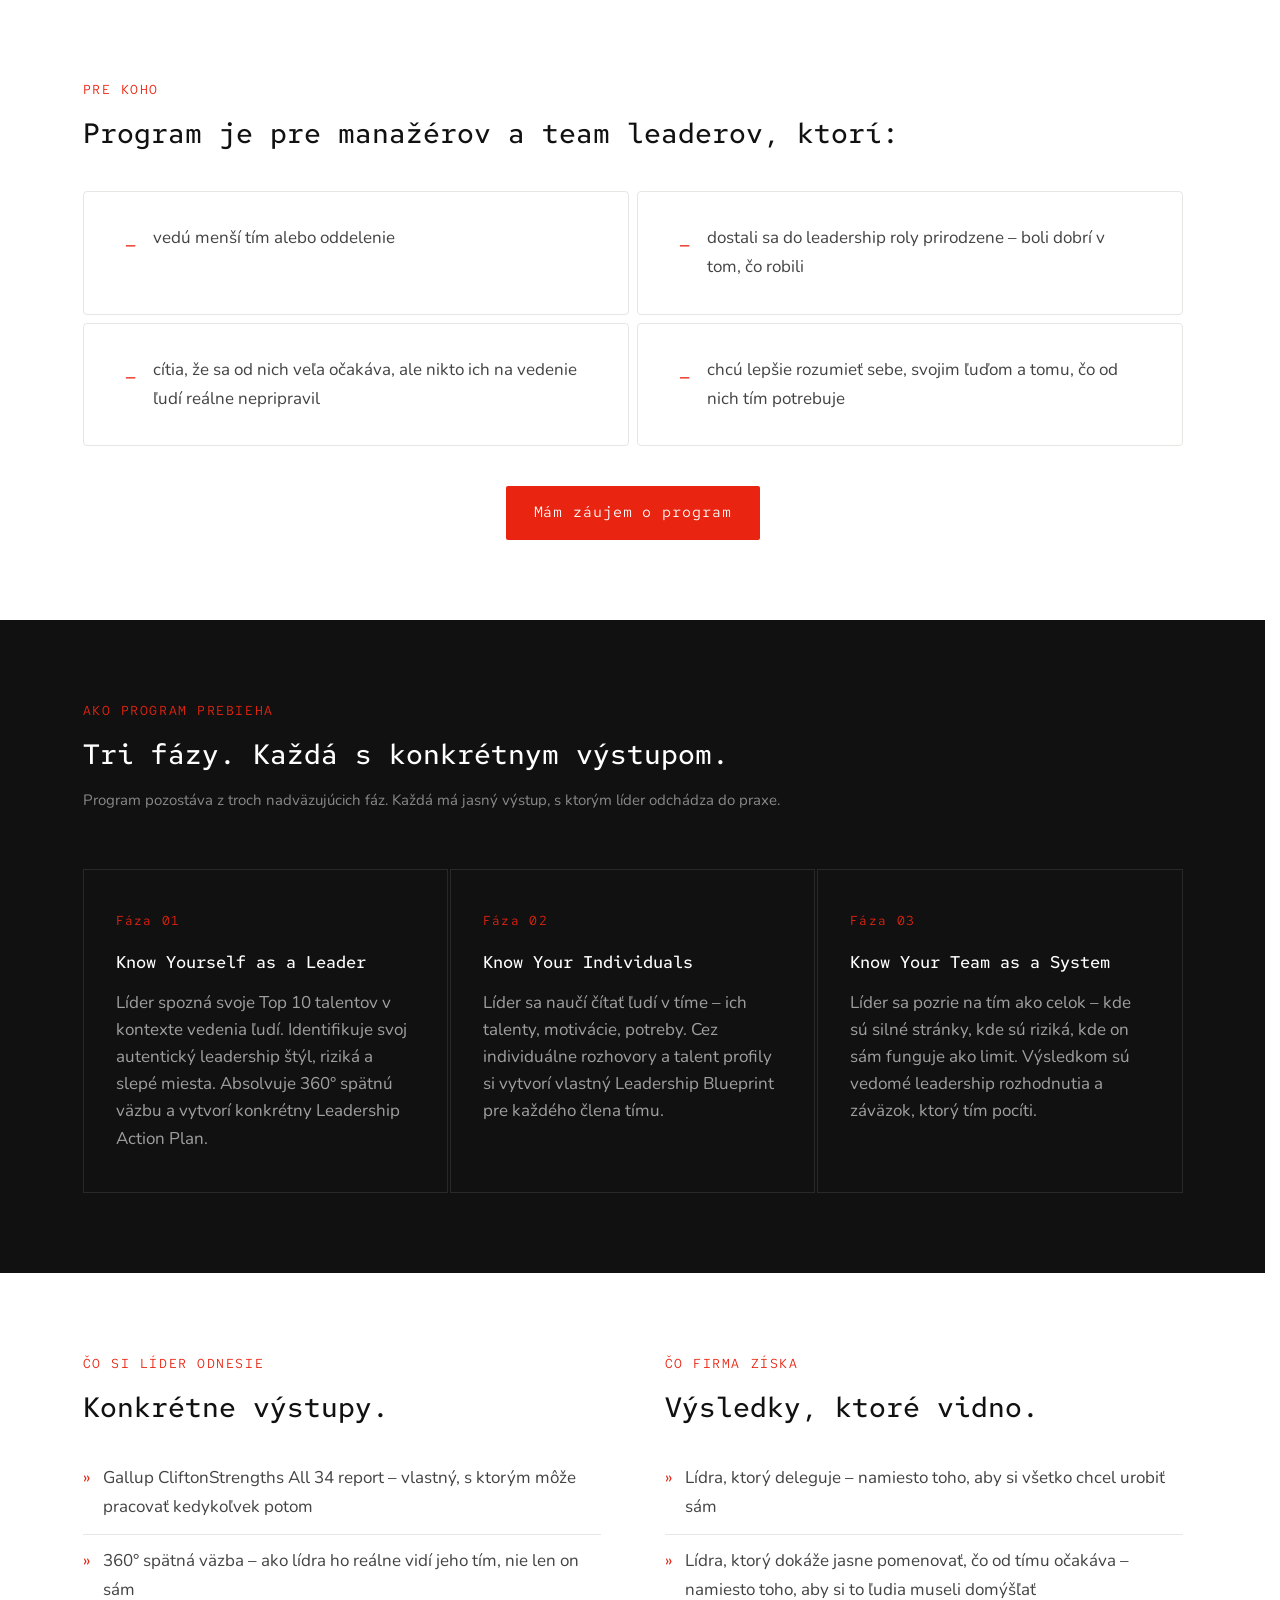
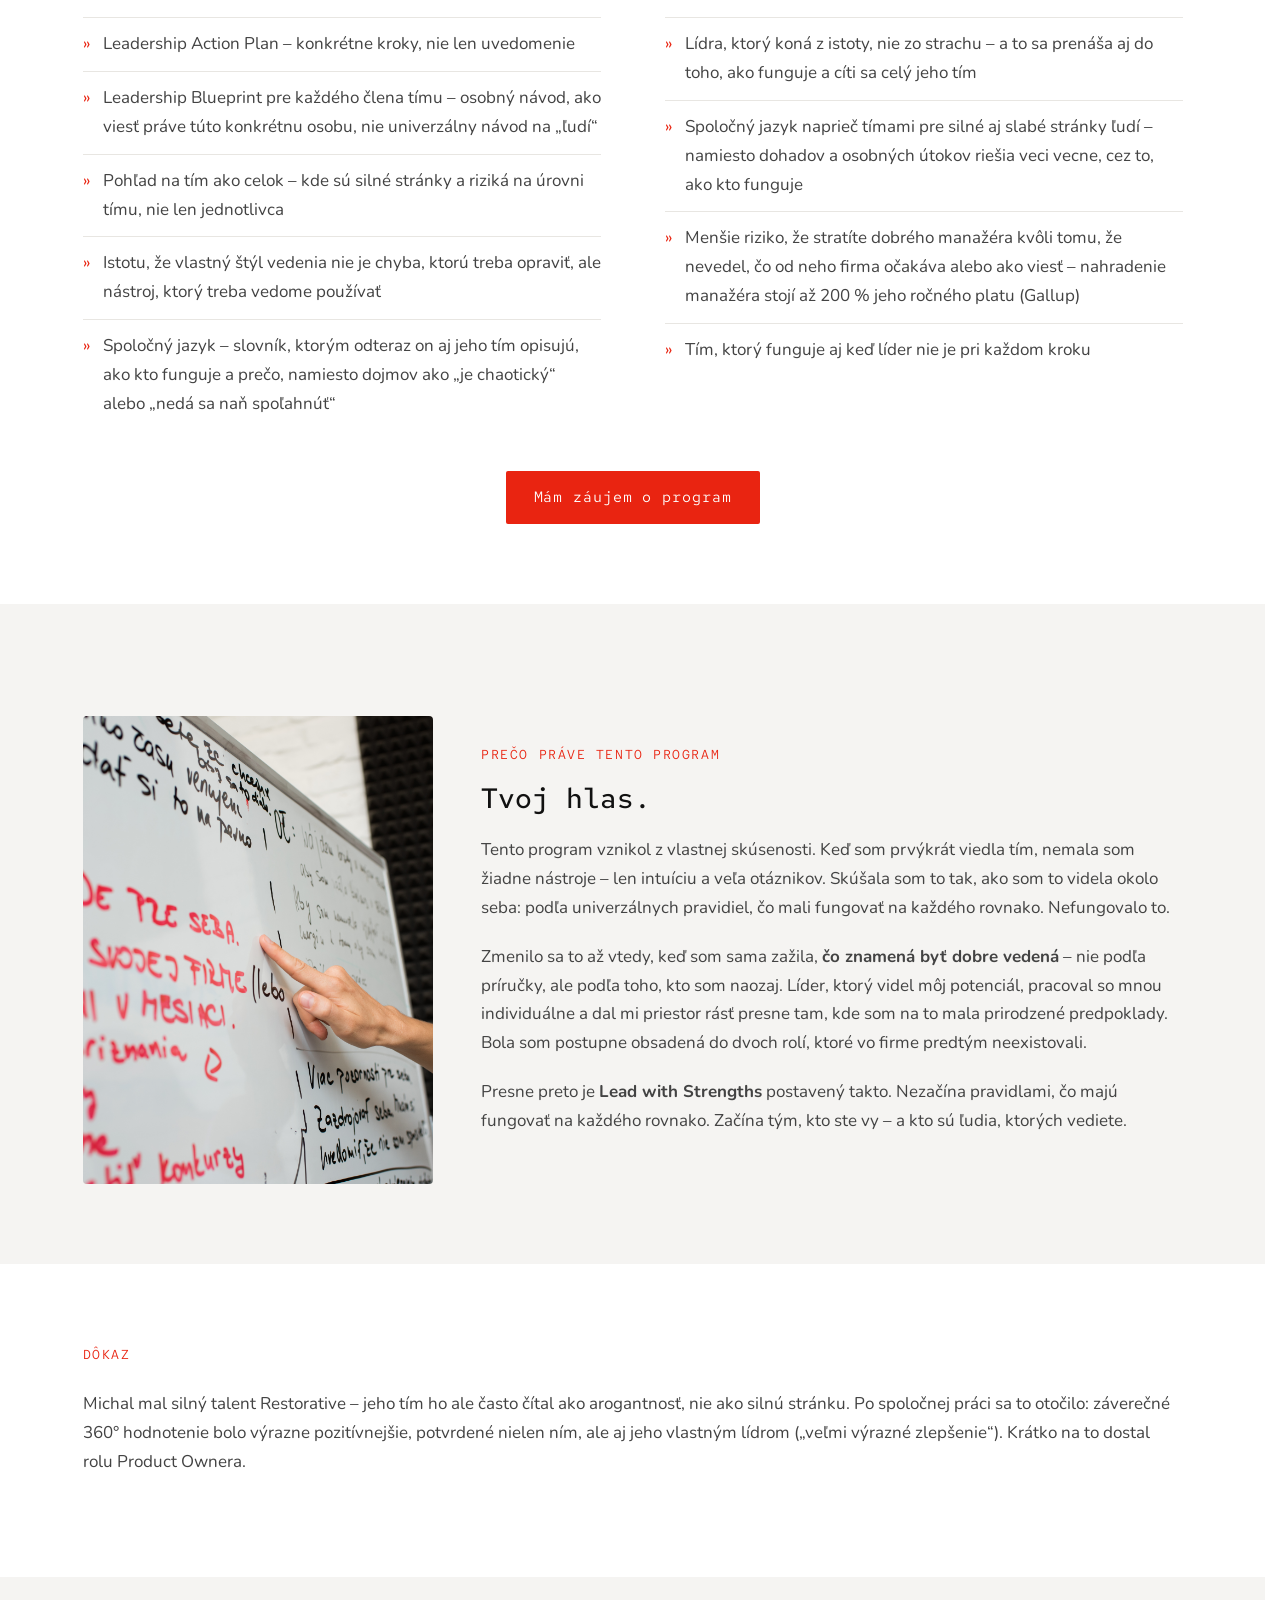
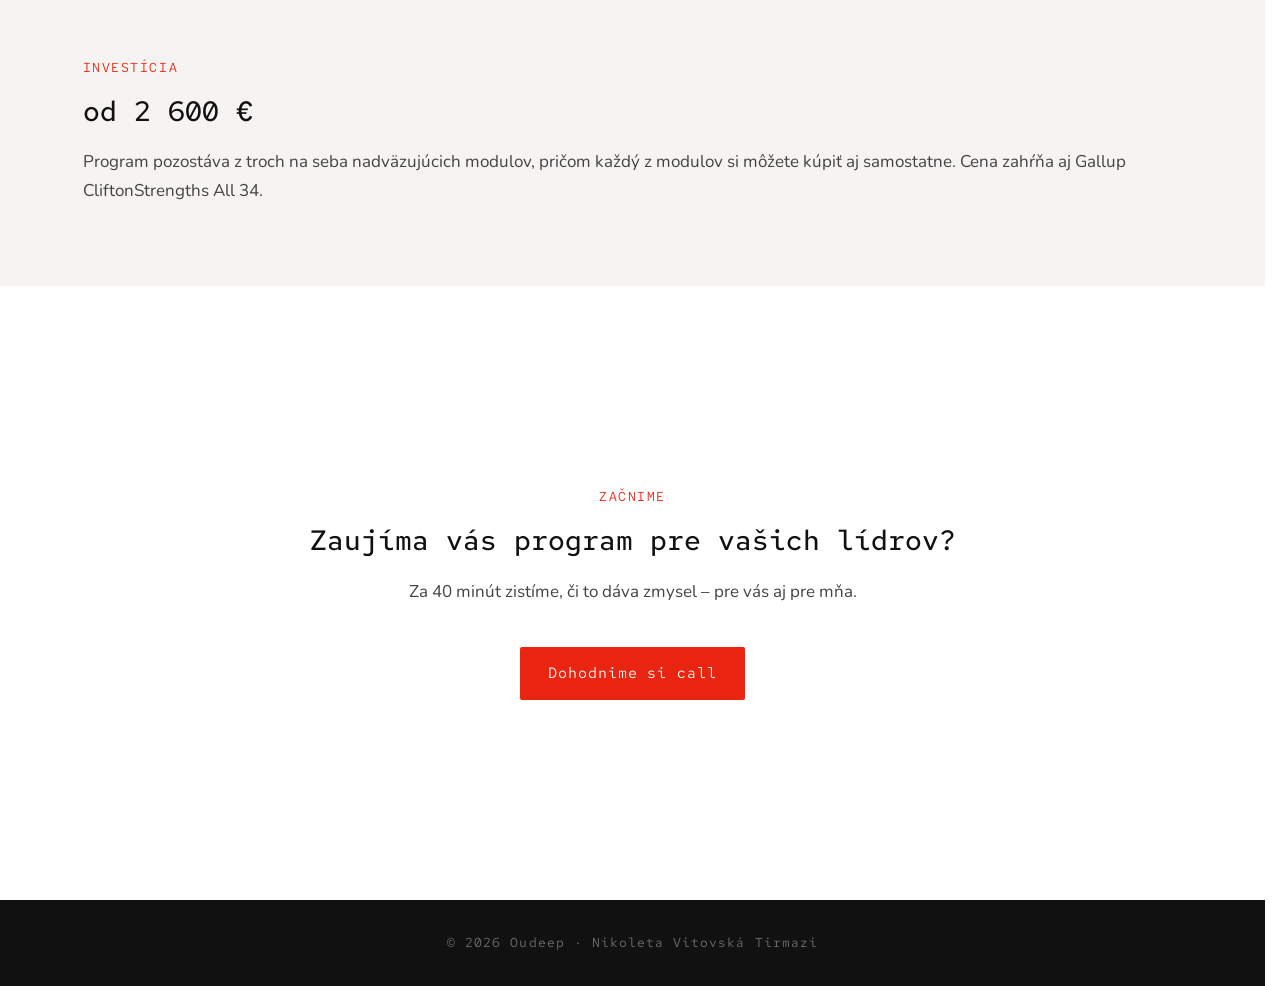
==== commit c0f85e17: "Homepage: favicon ikona namiesto nekonečna, jednotné pomlčky, referencie bez filtra Nahradenie ∞ sym" ====
--- a/lead-with-strengths.html
+++ b/lead-with-strengths.html
@@ -3,7 +3,7 @@
 <head>
 <meta charset="UTF-8">
 <meta name="viewport" content="width=device-width, initial-scale=1.0">
-<title>Lead with Strengths — Oudeep</title>
+<title>Lead with Strengths – Oudeep</title>
 <link rel="preconnect" href="https://fonts.googleapis.com">
 <link href="https://fonts.googleapis.com/css2?family=Red+Hat+Mono:wght@400;500;600&family=Nunito:wght@400;500;600;700&display=swap" rel="stylesheet">
 <link rel="stylesheet" href="css/style.css">
@@ -53,7 +53,7 @@
     <div class="hero-text">
       <span class="label">Rozvojový program pre manažérov</span>
       <h1>Stali ste sa lídrom, pretože ste boli najlepší. Nikto vás však nenaučil viesť ľudí.</h1>
-      <p>Pre lídrov a manažérov, ktorí prevzali tím — nie návod, ako ho viesť.</p>
+      <p>Pre lídrov a manažérov, ktorí prevzali tím – nie návod, ako ho viesť.</p>
       <a class="btn btn--red" href="https://calendar.app.google/rxbeNdomgocEqDAd6" target="_blank" rel="noopener">Mám záujem o program</a>
     </div>
     <div class="hero-image"><img src="media/lead-with-strenghts-hero.webp" alt="Lead with Strengths"></div>
@@ -65,8 +65,8 @@
   <div class="container">
     <div class="cena-block">
       <span class="label">Gallup CliftonStrengths</span>
-      <h2>Gallup CliftonStrengths — čo to je?</h2>
-      <p>Vedecky overená metodológia ktorá odhalí 34 prirodzených talentov človeka. Nie čo by mal robiť — ale čo mu ide prirodzene. Viac ako 30 miliónov ľudí po celom svete ju použilo na to, aby pochopili seba aj svojich ľudí lepšie. Využívajú ju organizácie vo viac ako 90 krajinách sveta — od globálnych korporácií po rýchlo rastúce firmy.</p>
+      <h2>Gallup CliftonStrengths – čo to je?</h2>
+      <p>Vedecky overená metodológia ktorá odhalí 34 prirodzených talentov človeka. Nie čo by mal robiť – ale čo mu ide prirodzene. Viac ako 30 miliónov ľudí po celom svete ju použilo na to, aby pochopili seba aj svojich ľudí lepšie. Využívajú ju organizácie vo viac ako 90 krajinách sveta – od globálnych korporácií po rýchlo rastúce firmy.</p>
     </div>
   </div>
 </section>
@@ -78,12 +78,12 @@
       <span class="label">Problém</span>
       <div class="problem-grid">
         <div class="problem-text">
-          <p>Väčšina lídrov sa do svojej roly dostala rovnako. Boli skvelí v tom, čo robili. Dostali tím. A zrazu sa od nich očakáva niečo úplne iné — viesť ľudí, motivovať, riešiť konflikty, dávať spätnú väzbu, delegovať. Bez príručky. Bez prípravy.</p>
-          <p>Výsledok? Vedú po svojom — intuitívne, bez systému, bez toho aby vedeli čo ich tím skutočne potrebuje.</p>
+          <p>Väčšina lídrov sa do svojej roly dostala rovnako. Boli skvelí v tom, čo robili. Dostali tím. A zrazu sa od nich očakáva niečo úplne iné – viesť ľudí, motivovať, riešiť konflikty, dávať spätnú väzbu, delegovať. Bez príručky. Bez prípravy.</p>
+          <p>Výsledok? Vedú po svojom – intuitívne, bez systému, bez toho aby vedeli čo ich tím skutočne potrebuje.</p>
           <p class="problem-stat">Až <strong>70 %</strong> rozdielu vo výkone a angažovanosti tímu závisí výlučne od manažéra.</p>
           <p class="problem-source">Zdroj: Gallup, State of the American Manager, 2015</p>
           <p>Nie je to ich chyba. Nikto ich to nenaučil.</p>
-          <p>A dnes na tom záleží viac než kedykoľvek predtým. <strong>AI čoraz viac preberá analytické a rutinné rozhodnutia</strong> — a to, čo lídrom zostáva, je presne to, čo stroj nevie robiť: viesť ľudí. Ako to robí, závisí od toho, z akého miesta koná. Zo strachu, alebo z istoty. A táto istota — alebo jej absencia — sa prenáša na celý tím, práve v čase, keď sa okolo neho mení všetko ostatné.</p>
+          <p>A dnes na tom záleží viac než kedykoľvek predtým. <strong>AI čoraz viac preberá analytické a rutinné rozhodnutia</strong> – a to, čo lídrom zostáva, je presne to, čo stroj nevie robiť: viesť ľudí. Ako to robí, závisí od toho, z akého miesta koná. Zo strachu, alebo z istoty. A táto istota – alebo jej absencia – sa prenáša na celý tím, práve v čase, keď sa okolo neho mení všetko ostatné.</p>
           <p>Preto sebapoznanie nie je luxus na vedľajšiu koľaj. Je to predpoklad na to, aby líder dokázal byť tou stabilnou vecou, ktorú tím práve teraz potrebuje.</p>
         </div>
       </div>
@@ -98,19 +98,19 @@
     <h2>Program je pre manažérov a team leaderov, ktorí:</h2>
     <div class="lws-prekoho-grid">
       <div class="lws-prekoho-item">
-        <span class="lws-prekoho-num">—</span>
+        <span class="lws-prekoho-num">–</span>
         <p>vedú menší tím alebo oddelenie</p>
       </div>
       <div class="lws-prekoho-item">
-        <span class="lws-prekoho-num">—</span>
-        <p>dostali sa do leadership roly prirodzene — boli dobrí v tom, čo robili</p>
-      </div>
-      <div class="lws-prekoho-item">
-        <span class="lws-prekoho-num">—</span>
+        <span class="lws-prekoho-num">–</span>
+        <p>dostali sa do leadership roly prirodzene – boli dobrí v tom, čo robili</p>
+      </div>
+      <div class="lws-prekoho-item">
+        <span class="lws-prekoho-num">–</span>
         <p>cítia, že sa od nich veľa očakáva, ale nikto ich na vedenie ľudí reálne nepripravil</p>
       </div>
       <div class="lws-prekoho-item">
-        <span class="lws-prekoho-num">—</span>
+        <span class="lws-prekoho-num">–</span>
         <p>chcú lepšie rozumieť sebe, svojim ľuďom a tomu, čo od nich tím potrebuje</p>
       </div>
     </div>
@@ -135,12 +135,12 @@
       <div class="faza">
         <span class="faza-num">Fáza 02</span>
         <h3>Know Your Individuals</h3>
-        <p>Líder sa naučí čítať ľudí v tíme — ich talenty, motivácie, potreby. Cez individuálne rozhovory a talent profily si vytvorí vlastný Leadership Blueprint pre každého člena tímu.</p>
+        <p>Líder sa naučí čítať ľudí v tíme – ich talenty, motivácie, potreby. Cez individuálne rozhovory a talent profily si vytvorí vlastný Leadership Blueprint pre každého člena tímu.</p>
       </div>
       <div class="faza">
         <span class="faza-num">Fáza 03</span>
         <h3>Know Your Team as a System</h3>
-        <p>Líder sa pozrie na tím ako celok — kde sú silné stránky, kde sú riziká, kde on sám funguje ako limit. Výsledkom sú vedomé leadership rozhodnutia a záväzok, ktorý tím pocíti.</p>
+        <p>Líder sa pozrie na tím ako celok – kde sú silné stránky, kde sú riziká, kde on sám funguje ako limit. Výsledkom sú vedomé leadership rozhodnutia a záväzok, ktorý tím pocíti.</p>
       </div>
     </div>
   </div>
@@ -154,24 +154,24 @@
         <span class="label">Čo si líder odnesie</span>
         <h2>Konkrétne výstupy.</h2>
         <ul class="lws-list">
-          <li>Gallup CliftonStrengths All 34 report — vlastný, s ktorým môže pracovať kedykoľvek potom</li>
-          <li>360° spätná väzba — ako lídra ho reálne vidí jeho tím, nie len on sám</li>
-          <li>Leadership Action Plan — konkrétne kroky, nie len uvedomenie</li>
-          <li>Leadership Blueprint pre každého člena tímu — osobný návod, ako viesť práve túto konkrétnu osobu, nie univerzálny návod na „ľudí“</li>
-          <li>Pohľad na tím ako celok — kde sú silné stránky a riziká na úrovni tímu, nie len jednotlivca</li>
+          <li>Gallup CliftonStrengths All 34 report – vlastný, s ktorým môže pracovať kedykoľvek potom</li>
+          <li>360° spätná väzba – ako lídra ho reálne vidí jeho tím, nie len on sám</li>
+          <li>Leadership Action Plan – konkrétne kroky, nie len uvedomenie</li>
+          <li>Leadership Blueprint pre každého člena tímu – osobný návod, ako viesť práve túto konkrétnu osobu, nie univerzálny návod na „ľudí“</li>
+          <li>Pohľad na tím ako celok – kde sú silné stránky a riziká na úrovni tímu, nie len jednotlivca</li>
           <li>Istotu, že vlastný štýl vedenia nie je chyba, ktorú treba opraviť, ale nástroj, ktorý treba vedome používať</li>
-          <li>Spoločný jazyk — slovník, ktorým odteraz on aj jeho tím opisujú, ako kto funguje a prečo, namiesto dojmov ako „je chaotický“ alebo „nedá sa naň spoľahnúť“</li>
+          <li>Spoločný jazyk – slovník, ktorým odteraz on aj jeho tím opisujú, ako kto funguje a prečo, namiesto dojmov ako „je chaotický“ alebo „nedá sa naň spoľahnúť“</li>
         </ul>
       </div>
       <div>
         <span class="label">Čo firma získa</span>
         <h2>Výsledky, ktoré vidno.</h2>
         <ul class="lws-list">
-          <li>Lídra, ktorý deleguje — namiesto toho, aby si všetko chcel urobiť sám</li>
-          <li>Lídra, ktorý dokáže jasne pomenovať, čo od tímu očakáva — namiesto toho, aby si to ľudia museli domýšľať</li>
-          <li>Lídra, ktorý koná z istoty, nie zo strachu — a to sa prenáša aj do toho, ako funguje a cíti sa celý jeho tím</li>
-          <li>Spoločný jazyk naprieč tímami pre silné aj slabé stránky ľudí — namiesto dohadov a osobných útokov riešia veci vecne, cez to, ako kto funguje</li>
-          <li>Menšie riziko, že stratíte dobrého manažéra kvôli tomu, že nevedel, čo od neho firma očakáva alebo ako viesť — nahradenie manažéra stojí až 200 % jeho ročného platu (Gallup)</li>
+          <li>Lídra, ktorý deleguje – namiesto toho, aby si všetko chcel urobiť sám</li>
+          <li>Lídra, ktorý dokáže jasne pomenovať, čo od tímu očakáva – namiesto toho, aby si to ľudia museli domýšľať</li>
+          <li>Lídra, ktorý koná z istoty, nie zo strachu – a to sa prenáša aj do toho, ako funguje a cíti sa celý jeho tím</li>
+          <li>Spoločný jazyk naprieč tímami pre silné aj slabé stránky ľudí – namiesto dohadov a osobných útokov riešia veci vecne, cez to, ako kto funguje</li>
+          <li>Menšie riziko, že stratíte dobrého manažéra kvôli tomu, že nevedel, čo od neho firma očakáva alebo ako viesť – nahradenie manažéra stojí až 200 % jeho ročného platu (Gallup)</li>
           <li>Tím, ktorý funguje aj keď líder nie je pri každom kroku</li>
         </ul>
       </div>
@@ -190,9 +190,9 @@
       <div class="tfr-why-text">
         <span class="label">Prečo práve tento program</span>
         <h2 style="margin-bottom:20px;">Tvoj hlas.</h2>
-        <p>Tento program vznikol z vlastnej skúsenosti. Keď som prvýkrát viedla tím, nemala som žiadne nástroje — len intuíciu a veľa otáznikov. Skúšala som to tak, ako som to videla okolo seba: podľa univerzálnych pravidiel, čo mali fungovať na každého rovnako. Nefungovalo to.</p>
-        <p>Zmenilo sa to až vtedy, keď som sama zažila, <strong>čo znamená byť dobre vedená</strong> — nie podľa príručky, ale podľa toho, kto som naozaj. Líder, ktorý videl môj potenciál, pracoval so mnou individuálne a dal mi priestor rásť presne tam, kde som na to mala prirodzené predpoklady. Bola som postupne obsadená do dvoch rolí, ktoré vo firme predtým neexistovali.</p>
-        <p>Presne preto je <strong>Lead with Strengths</strong> postavený takto. Nezačína pravidlami, čo majú fungovať na každého rovnako. Začína tým, kto ste vy — a kto sú ľudia, ktorých vediete.</p>
+        <p>Tento program vznikol z vlastnej skúsenosti. Keď som prvýkrát viedla tím, nemala som žiadne nástroje – len intuíciu a veľa otáznikov. Skúšala som to tak, ako som to videla okolo seba: podľa univerzálnych pravidiel, čo mali fungovať na každého rovnako. Nefungovalo to.</p>
+        <p>Zmenilo sa to až vtedy, keď som sama zažila, <strong>čo znamená byť dobre vedená</strong> – nie podľa príručky, ale podľa toho, kto som naozaj. Líder, ktorý videl môj potenciál, pracoval so mnou individuálne a dal mi priestor rásť presne tam, kde som na to mala prirodzené predpoklady. Bola som postupne obsadená do dvoch rolí, ktoré vo firme predtým neexistovali.</p>
+        <p>Presne preto je <strong>Lead with Strengths</strong> postavený takto. Nezačína pravidlami, čo majú fungovať na každého rovnako. Začína tým, kto ste vy – a kto sú ľudia, ktorých vediete.</p>
       </div>
     </div>
   </div>
@@ -203,7 +203,7 @@
   <div class="container">
     <span class="label">Dôkaz</span>
     <div class="problem-text" style="margin-top:24px;">
-      <p>Michal mal silný talent Restorative — jeho tím ho ale často čítal ako arogantnosť, nie ako silnú stránku. Po spoločnej práci sa to otočilo: záverečné 360° hodnotenie bolo výrazne pozitívnejšie, potvrdené nielen ním, ale aj jeho vlastným lídrom („veľmi výrazné zlepšenie“). Krátko na to dostal rolu Product Ownera.</p>
+      <p>Michal mal silný talent Restorative – jeho tím ho ale často čítal ako arogantnosť, nie ako silnú stránku. Po spoločnej práci sa to otočilo: záverečné 360° hodnotenie bolo výrazne pozitívnejšie, potvrdené nielen ním, ale aj jeho vlastným lídrom („veľmi výrazné zlepšenie“). Krátko na to dostal rolu Product Ownera.</p>
     </div>
   </div>
 </section>
@@ -225,7 +225,7 @@
     <div class="cta-zaver">
       <span class="label">Začnime</span>
       <h2>Zaujíma vás program pre vašich lídrov?</h2>
-      <p>Za 40 minút zistíme, či to dáva zmysel — pre vás aj pre mňa.</p>
+      <p>Za 40 minút zistíme, či to dáva zmysel – pre vás aj pre mňa.</p>
       <a class="btn btn--red" href="https://calendar.app.google/rxbeNdomgocEqDAd6" target="_blank" rel="noopener">Dohodnime si call</a>
     </div>
   </div>
--- a/css/style.css
+++ b/css/style.css
@@ -21,7 +21,7 @@
   --text-2xl:  clamp(22px, 3vw, 36px);    /* H1 */
 }
 
-html { scroll-behavior: smooth; }
+html { scroll-behavior: smooth; scrollbar-gutter: stable; }
 
 body {
   font-family: var(--font-body);
@@ -242,7 +242,7 @@
   display: grid;
   grid-template-columns: 1.3fr 1fr;
   gap: 56px;
-  align-items: center;
+  align-items: start;
 }
 .hero-text h1 { margin-bottom: 24px; }
 .hero-text p {
@@ -300,6 +300,7 @@
   margin-bottom: 4px;
 }
 .proof-desc { font-size: var(--text-sm); color: var(--gray-text); }
+.proof-icon { height: var(--text-xl); width: auto; display: block; }
 
 /* ── PRE KOHO ── */
 .pre-koho-grid {
@@ -385,23 +386,11 @@
   border-radius: 4px;
   position: relative;
 }
-.referencia::before {
-  content: '"';
-  font-family: var(--font-heading);
-  font-size: 64px;
-  color: var(--red);
-  opacity: 0.2;
-  position: absolute;
-  top: 16px;
-  left: 32px;
-  line-height: 1;
-}
 .referencia-text {
   font-size: var(--text-sm);
   line-height: 1.7;
   color: var(--black);
   margin-bottom: 28px;
-  padding-top: 24px;
 }
 .referencia-autor {
   font-family: var(--font-heading);
@@ -421,6 +410,130 @@
   padding-bottom: 2px;
 }
 
+/* ── REFERENCIE STRÁNKA: KARTY ── */
+.referencie-grid--full { margin-top: 32px; }
+.referencia--full {
+  display: flex;
+  flex-direction: column;
+  cursor: pointer;
+  transition: border-color 0.2s;
+}
+.referencia--full:hover,
+.referencia--full:focus-visible { border-color: var(--red); }
+.referencia--full[hidden] { display: none; }
+.referencia-photo {
+  width: 48px;
+  height: 48px;
+  border-radius: 50%;
+  object-fit: cover;
+  display: block;
+  margin-bottom: 16px;
+}
+.referencia--full .referencia-autor { margin-bottom: 0; }
+.referencia-badge {
+  display: block;
+  font-family: var(--font-heading);
+  font-size: 11px;
+  letter-spacing: 0.1em;
+  text-transform: uppercase;
+  color: var(--red);
+  margin: 10px 0 4px;
+}
+.referencia--full .referencia-text { margin-bottom: 24px; }
+.referencia-more {
+  font-family: var(--font-heading);
+  font-size: var(--text-sm);
+  letter-spacing: 0.06em;
+  color: var(--red);
+  padding: 0;
+  margin-top: auto;
+  align-self: flex-start;
+}
+.referencia-full { display: none; }
+
+/* ── REFERENCIE MODAL ── */
+.ref-modal-overlay {
+  position: fixed;
+  inset: 0;
+  background: rgba(17,17,17,0.7);
+  z-index: 500;
+  display: flex;
+  align-items: center;
+  justify-content: center;
+  padding: 40px var(--pad);
+}
+.ref-modal-overlay[hidden] { display: none; }
+.ref-modal {
+  position: relative;
+  background: var(--white);
+  border-radius: 4px;
+  max-width: 600px;
+  width: 100%;
+  max-height: 85vh;
+  overflow-y: auto;
+  padding: 48px;
+}
+.ref-modal-close {
+  position: absolute;
+  top: 20px;
+  right: 20px;
+  background: none;
+  border: none;
+  cursor: pointer;
+  font-size: 20px;
+  line-height: 1;
+  color: var(--gray-text);
+}
+.ref-modal-close:hover { color: var(--black); }
+.ref-modal-arrow {
+  position: fixed;
+  top: 50%;
+  transform: translateY(-50%);
+  background: var(--white);
+  border: 1px solid var(--gray-mid);
+  border-radius: 50%;
+  width: 48px;
+  height: 48px;
+  font-size: 22px;
+  cursor: pointer;
+  color: var(--black);
+  transition: background 0.2s, color 0.2s;
+  z-index: 501;
+}
+.ref-modal-arrow:hover { background: var(--red); color: var(--white); border-color: var(--red); }
+.ref-modal-arrow--left { left: max(24px, calc(50% - 640px)); }
+.ref-modal-arrow--right { right: max(24px, calc(50% - 640px)); }
+
+.ref-modal-photo {
+  width: 64px;
+  height: 64px;
+  border-radius: 50%;
+  object-fit: cover;
+  display: block;
+  margin-bottom: 20px;
+}
+.ref-modal-name {
+  font-family: var(--font-heading);
+  font-weight: 500;
+  font-size: var(--text-lg);
+  display: block;
+}
+.ref-modal-role { color: var(--gray-text); font-size: var(--text-sm); display: block; margin-top: 4px; }
+.ref-modal-badge {
+  display: inline-block;
+  font-family: var(--font-heading);
+  font-size: 11px;
+  letter-spacing: 0.1em;
+  text-transform: uppercase;
+  color: var(--red);
+  margin: 12px 0 24px;
+}
+.ref-modal-text { position: relative; }
+.ref-modal-text p { color: var(--black); margin-bottom: 16px; line-height: 1.7; }
+.ref-modal-text ul { list-style: none; padding: 0; margin-bottom: 16px; }
+.ref-modal-text ul li { position: relative; padding-left: 16px; color: var(--black); margin-bottom: 8px; }
+.ref-modal-text ul li::before { content: '–'; position: absolute; left: 0; color: var(--red); }
+
 /* ── TDD WORKSHOP MEDIA ── */
 .tdd-workshop-grid {
   display: grid;
@@ -434,7 +547,7 @@
 /* ── O MNE ── */
 .o-mne-inner {
   display: grid;
-  grid-template-columns: 1fr 1fr;
+  grid-template-columns: 1fr 2fr;
   gap: 80px;
   align-items: start;
 }
@@ -502,7 +615,7 @@
   position: relative;
 }
 .accordion-content ul li::before {
-  content: '—';
+  content: '–';
   position: absolute;
   left: 0;
   color: var(--red);
@@ -748,6 +861,8 @@
   .principy-grid { grid-template-columns: 1fr 1fr; }
 
   .referencie-grid { grid-template-columns: 1fr 1fr; }
+
+  .ref-modal { padding: 40px 32px; }
 
   .ziska-grid { grid-template-columns: 1fr 1fr; }
 
@@ -796,6 +911,20 @@
   .referencie-grid { grid-template-columns: 1fr; }
   .referencia { padding: 32px 24px; }
 
+  .ref-modal-overlay { padding: 0; align-items: flex-end; }
+  .ref-modal { max-width: 100%; width: 100%; max-height: 90vh; border-radius: 12px 12px 0 0; padding: 32px 24px; }
+  .ref-modal-arrow {
+    position: absolute;
+    top: auto;
+    bottom: 16px;
+    transform: none;
+    width: 40px;
+    height: 40px;
+    font-size: 18px;
+  }
+  .ref-modal-arrow--left { left: 16px; }
+  .ref-modal-arrow--right { right: 16px; }
+
   .ziska-grid { grid-template-columns: 1fr; }
   .ziska-item { padding: 24px; }
 
